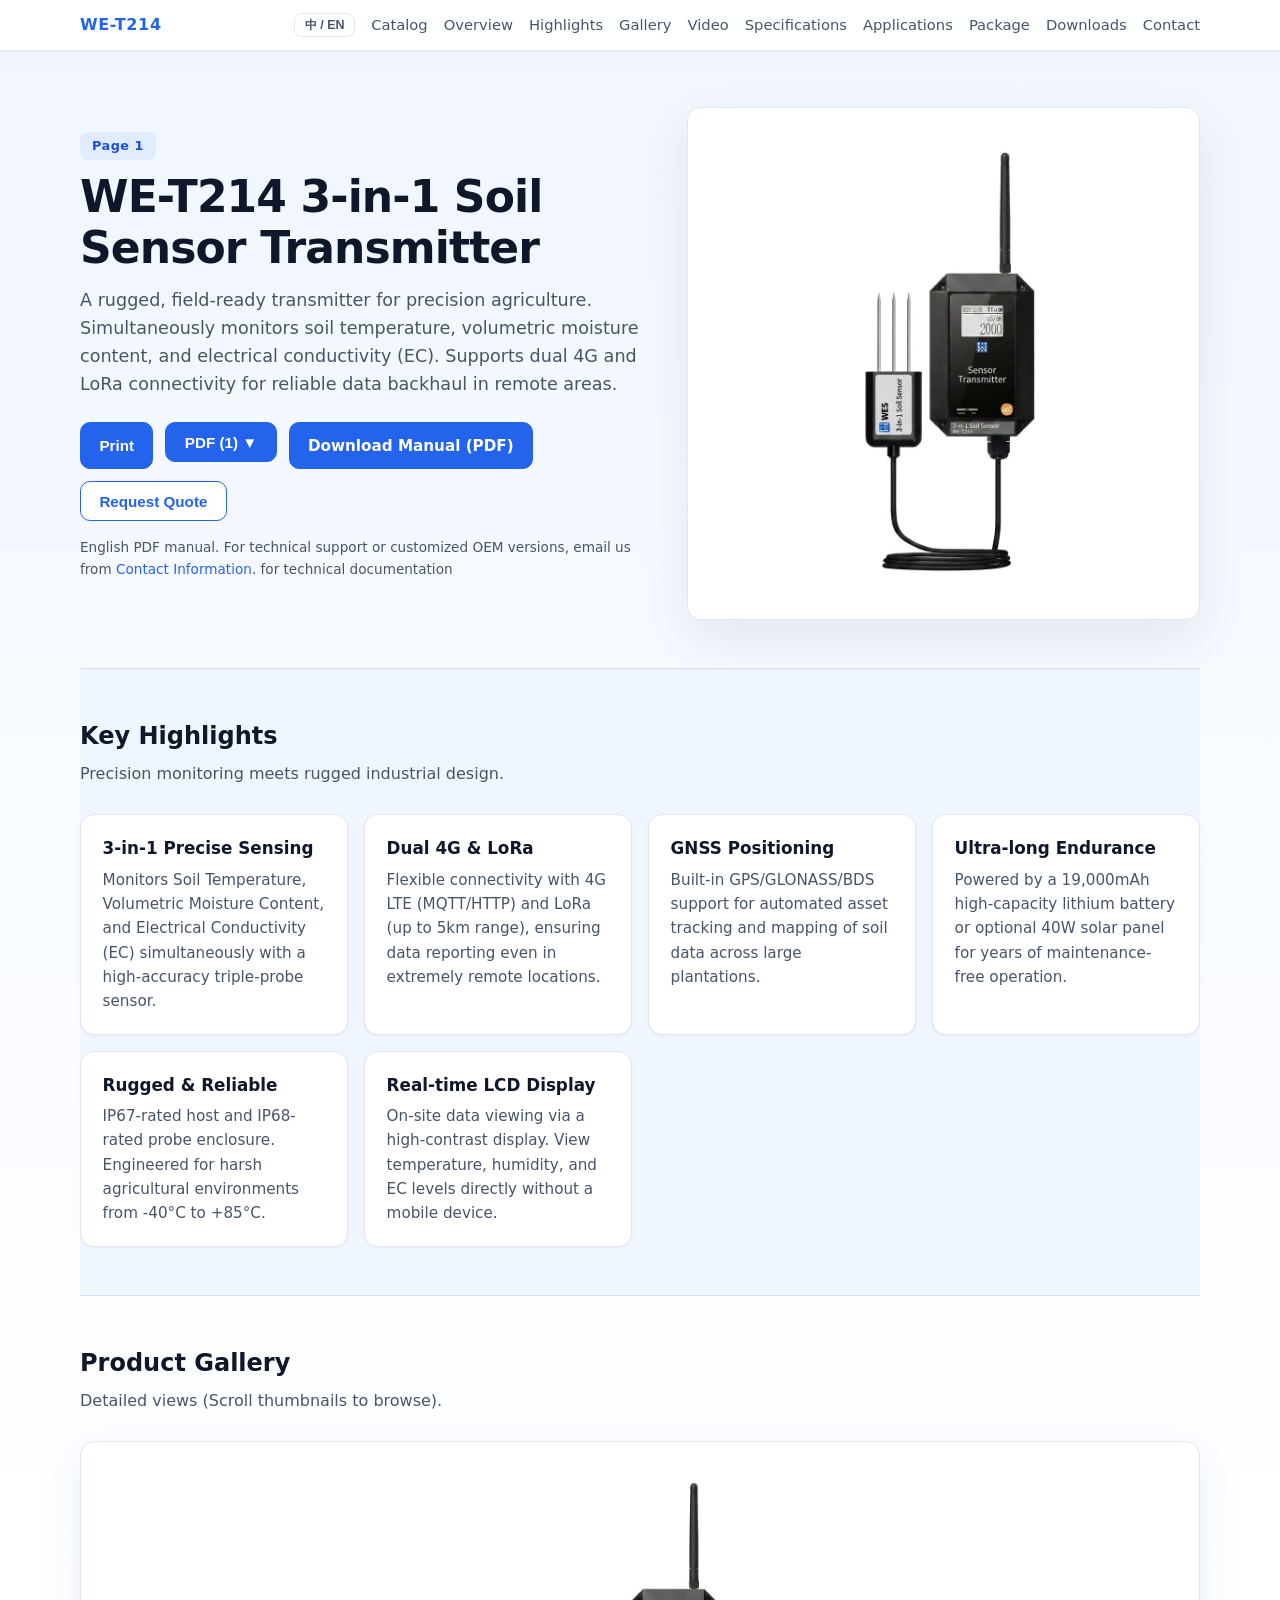
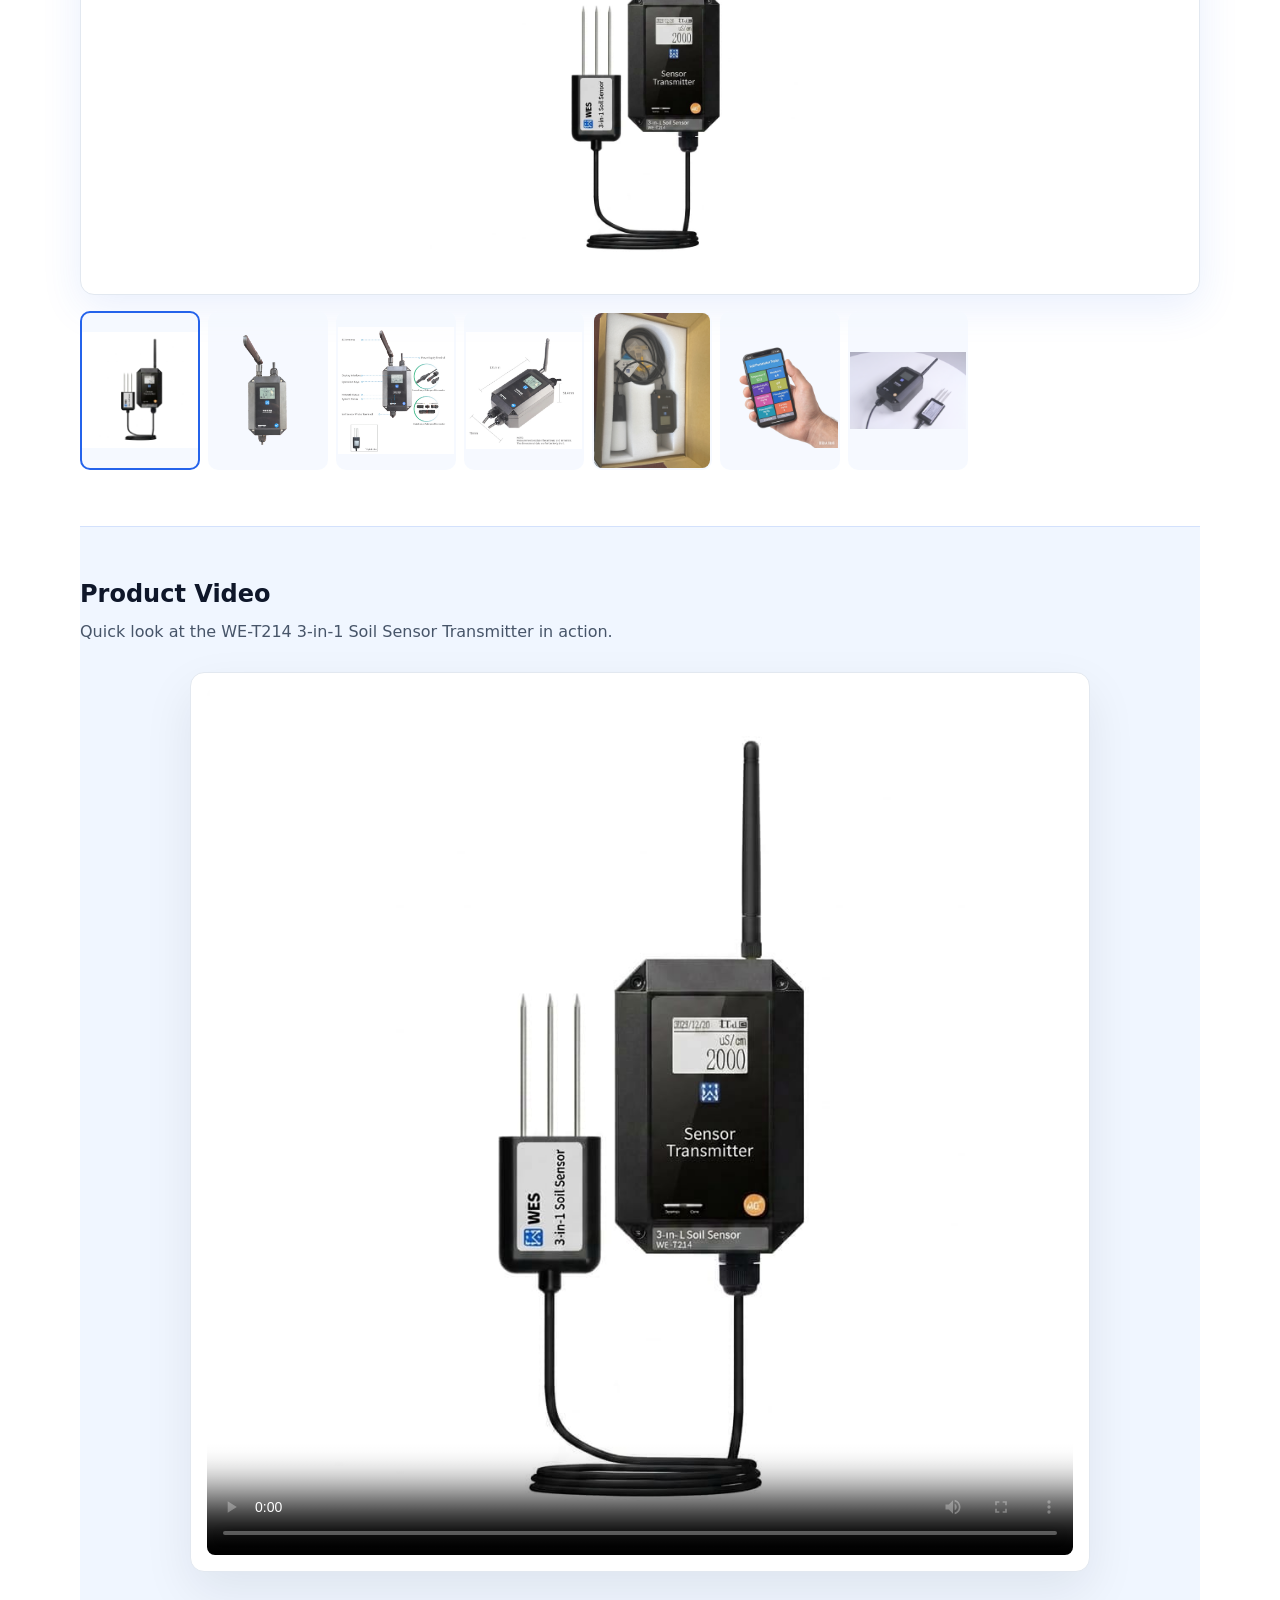
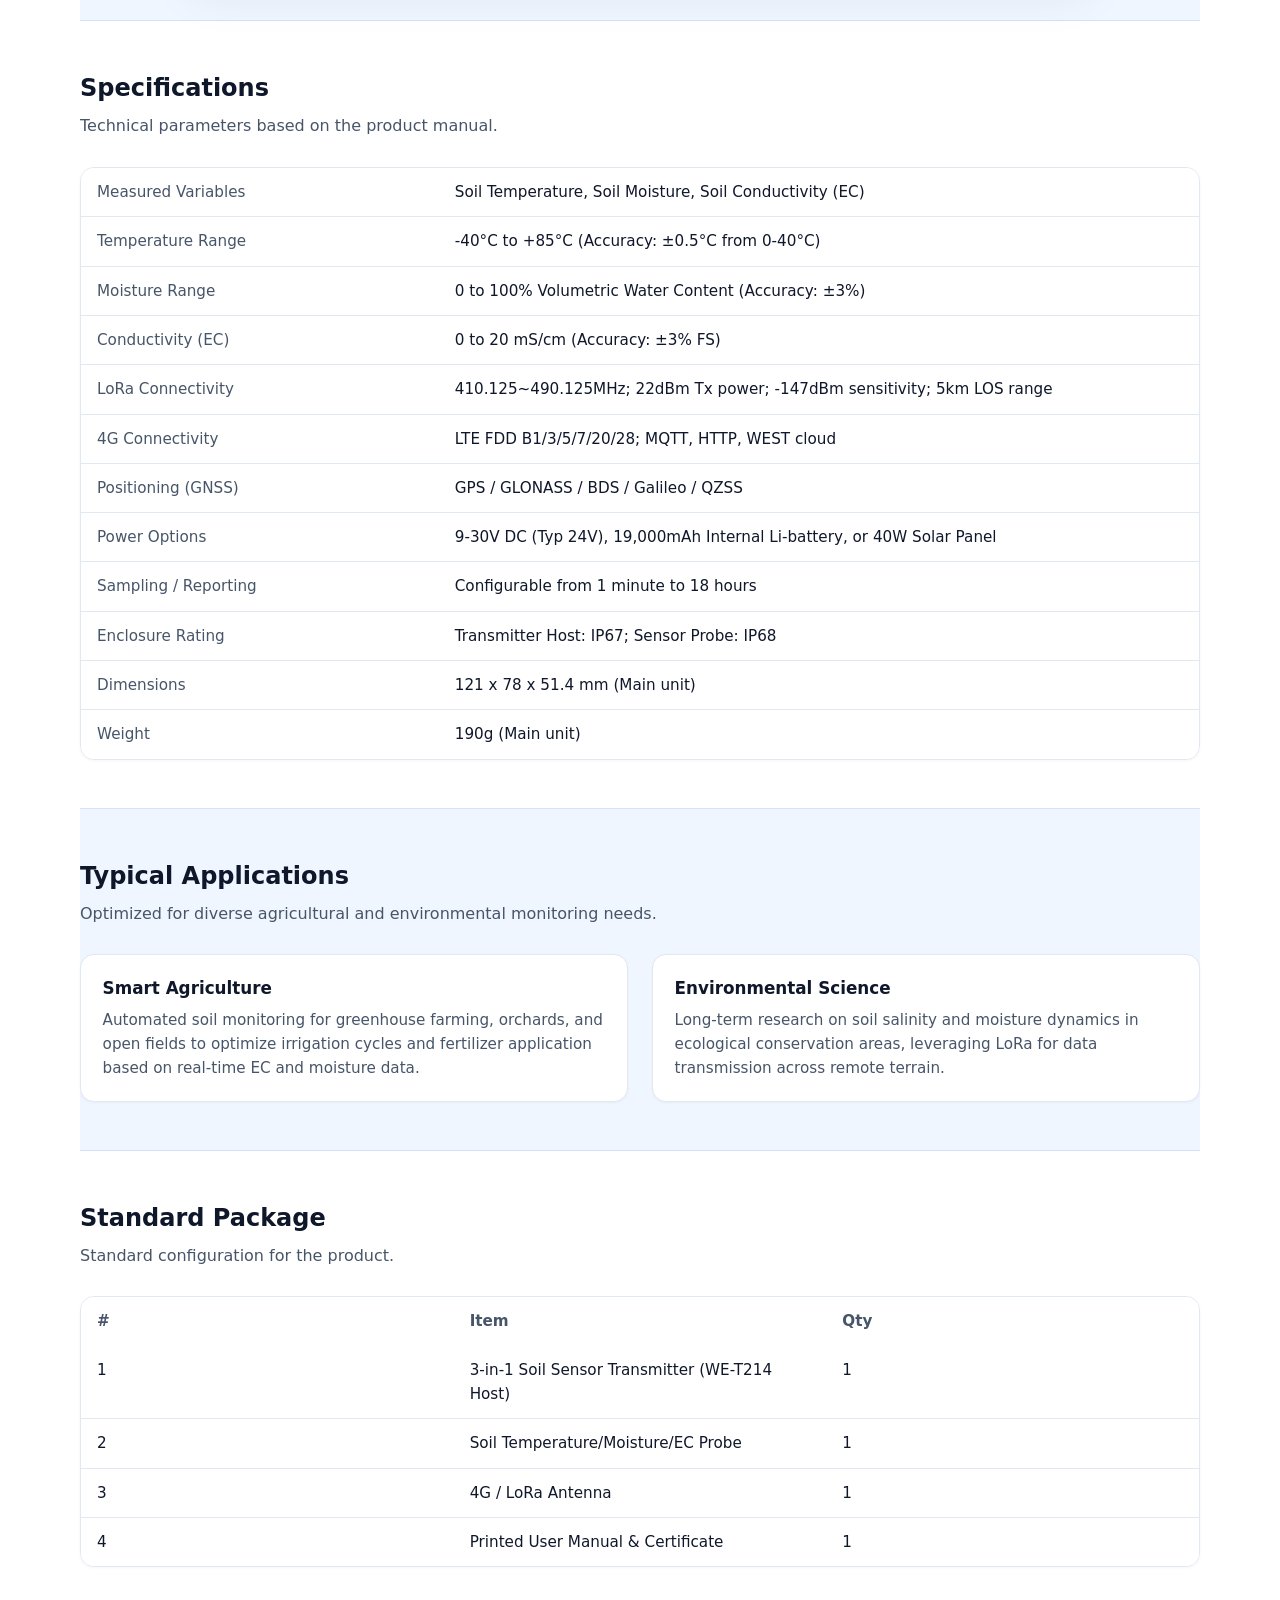
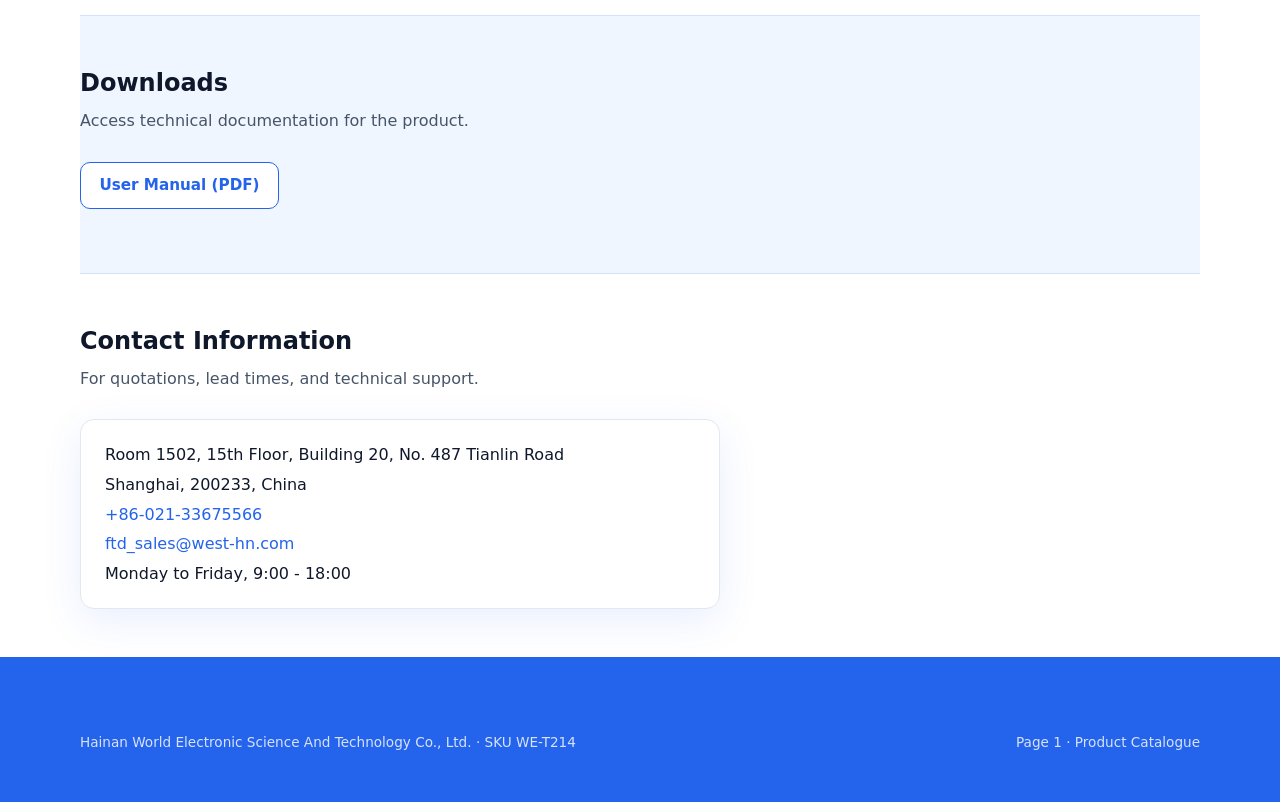
==== products/WE-T214/index.html @ 64bf053a "Add Chinese translations to WE-T214, WE-W200, WE-T800 - all products now bilingual" ====
<!DOCTYPE html>
<html lang="en">
<head>
<meta charset="utf-8" />
<meta name="viewport" content="width=device-width, initial-scale=1" />
<title lang="en">WE-T214 3-in-1 Soil Sensor Transmitter | WE-T214</title><title lang="zh" hidden>WE-T214 三合一土壤传感器变送器 | WE-T214</title>
<meta name="description" content="Industrial soil transmitter for Temperature, Moisture, and EC monitoring with dual 4G and LoRa connectivity, IP67 enclosure, and GNSS positioning." />
<link rel="stylesheet" href="../../assets/css/main.css" />
<meta property="og:type" content="website" />
<meta property="og:title" content="WE-T214 3-in-1 Soil Sensor Transmitter" />
<meta property="og:description" content="Integrated soil monitor for Temp, Moisture, and EC with dual 4G/LoRa connectivity." />
<meta property="og:image" content="images/hero_800.png" />
<script type="application/ld+json">{
        "@context": "https://schema.org",
        "@type": "Product",
        "name": "WE-T214 3-in-1 Soil Sensor Transmitter",
        "sku": "WE-T214",
        "description": "Industrial soil transmitter for Temperature, Moisture, and EC monitoring with dual 4G and LoRa connectivity, IP67 enclosure, and GNSS positioning.",
        "brand": { "@type": "Brand", "name": "WEST" },
        "image": ["images/hero_800.png", "images/back.png", "images/interface.jpg", "images/dimensions.png", "images/display.jpg", "images/app.png", "images/package.jpg"],
        "manufacturer": {
            "@type": "Organization",
            "name": {"en": "Hainan World Electronic Science And Technology Co., Ltd.", "zh": "\u6d77\u5357\u4e16\u7535\u79d1\u6280\u6709\u9650\u516c\u53f8"}
        }
    }</script>
</head>
<body>
<a class="skip-link" href="#main">Skip to content</a>

<header class="site-header">
  <div class="wrap inner">
    <a class="logo" href="../../index.html"><span>WE-T214</span></a>
    <div class="header-right">
      <button type="button" class="lang-toggle" id="lang-toggle" title="Switch language">中 / EN</button>
      <button class="menu-toggle" id="menu-toggle" aria-label="Toggle navigation" aria-expanded="false">
        <span></span><span></span><span></span>
      </button>
    </div>
    <nav class="nav" id="main-nav" aria-label="Primary">
      <a href="../../index.html"><span lang="en">Catalog</span><span lang="zh" hidden>产品目录</span></a><a href="#overview"><span lang="en">Overview</span><span lang="zh" hidden>产品概览</span></a><a href="#highlights"><span lang="en">Highlights</span><span lang="zh" hidden>产品亮点</span></a><a href="#gallery"><span lang="en">Gallery</span><span lang="zh" hidden>产品图库</span></a><a href="#video"><span lang="en">Video</span><span lang="zh" hidden>产品视频</span></a><a href="#specifications"><span lang="en">Specifications</span><span lang="zh" hidden>技术参数</span></a><a href="#applications"><span lang="en">Applications</span><span lang="zh" hidden>应用场景</span></a><a href="#package"><span lang="en">Package</span><span lang="zh" hidden>包装清单</span></a><a href="#downloads"><span lang="en">Downloads</span><span lang="zh" hidden>资料下载</span></a><a href="#contact"><span lang="en">Contact</span><span lang="zh" hidden>联系我们</span></a>
    </nav>
  </div>
</header>

<main id="main">
<section class="hero wrap" id="overview">
  <div class="hero-grid">
    <div>
      <div class="page-badge"><span lang="en">Page 1</span><span lang="zh" hidden>第 1 页</span></div>
      <h1><span lang="en">WE-T214 3-in-1 Soil Sensor Transmitter</span><span lang="zh" hidden>WE-T214 三合一土壤传感器变送器</span></h1>
      <p class="lead"><span lang="en">A rugged, field-ready transmitter for precision agriculture. Simultaneously monitors soil temperature, volumetric moisture content, and electrical conductivity (EC). Supports dual 4G and LoRa connectivity for reliable data backhaul in remote areas.</span><span lang="zh" hidden>一款坚固耐用的野外型变送器，适用于精准农业。同时监测土壤温度、体积含水率和电导率（EC），支持4G和LoRa双通信，确保偏远地区数据可靠回传。</span></p>
      <div class="hero-actions">
        <button type="button" class="btn btn-primary btn-pdf"><span lang="en">Print</span><span lang="zh" hidden>打印</span></button>
        <div class="docs-dropdown">
  <button type="button" class="btn btn-primary btn-docs" data-docs-toggle>PDF (1) &#9660;</button>
  <div class="docs-dropdown__menu" hidden>
    
  </div>
</div>
        <a class="btn btn-primary dl-link" href="WE-T214-manual.pdf" download="WE-T214-manual.pdf"><span lang="en">Download Manual (PDF)</span><span lang="zh" hidden>下载手册 (PDF)</span></a>
        <button type="button" class="btn btn-secondary" id="quote-open-btn" data-open-quote><span lang="en">Request Quote</span><span lang="zh" hidden>获取报价</span></button>
      </div>
      <p class="doc-note"><span lang="en">English PDF manual. For technical support or customized OEM versions, email us from <a href="#contact">Contact Information</a>.</span><span lang="zh" hidden>如需技术支持或定制OEM版本，请通过<a href="#contact">联系方式</a>发送邮件。</span> for technical documentation</p>
    </div>
    <div class="hero-visual">
      <img src="images/hero_800.png" alt="WE-T214 3-in-1 Soil Sensor Transmitter" width="800" height="800" fetchpriority="high" />
    </div>
  </div>
</section>
<section class="wrap" id="highlights">
  <h2 class="section-title"><span lang="en">Key Highlights</span><span lang="zh" hidden>产品亮点</span></h2>
  <p class="section-sub"><span lang="en">Precision monitoring meets rugged industrial design.</span><span lang="zh" hidden>精准监测与工业级设计相结合。</span></p>
  <div class="highlights">
    <div class="card"><h3><span lang="en">3-in-1 Precise Sensing</span><span lang="zh" hidden>三合一精准传感</span></h3><p><span lang="en">Monitors Soil Temperature, Volumetric Moisture Content, and Electrical Conductivity (EC) simultaneously with a high-accuracy triple-probe sensor.</span><span lang="zh" hidden>通过高精度三合一探针，同时监测土壤温度、体积含水率和电导率（EC）。</span></p></div>
<div class="card"><h3><span lang="en">Dual 4G &amp; LoRa</span><span lang="zh" hidden>4G与LoRa双通信</span></h3><p><span lang="en">Flexible connectivity with 4G LTE (MQTT/HTTP) and LoRa (up to 5km range), ensuring data reporting even in extremely remote locations.</span><span lang="zh" hidden>灵活选择4G LTE（MQTT/HTTP）或LoRa（最远5km）通信方式，即使在偏远地区也能确保数据上报。</span></p></div>
<div class="card"><h3><span lang="en">GNSS Positioning</span><span lang="zh" hidden>GNSS定位</span></h3><p><span lang="en">Built-in GPS/GLONASS/BDS support for automated asset tracking and mapping of soil data across large plantations.</span><span lang="zh" hidden>内置GPS/GLONASS/BDS支持，自动追踪设备位置并在大型种植园中绘制土壤数据地图。</span></p></div>
<div class="card"><h3><span lang="en">Ultra-long Endurance</span><span lang="zh" hidden>超长续航</span></h3><p><span lang="en">Powered by a 19,000mAh high-capacity lithium battery or optional 40W solar panel for years of maintenance-free operation.</span><span lang="zh" hidden>采用19000mAh大容量锂电池或可选40W太阳能板供电，实现多年免维护运行。</span></p></div>
<div class="card"><h3><span lang="en">Rugged &amp; Reliable</span><span lang="zh" hidden>坚固可靠</span></h3><p><span lang="en">IP67-rated host and IP68-rated probe enclosure. Engineered for harsh agricultural environments from -40°C to +85°C.</span><span lang="zh" hidden>主机IP67防护，探针IP68防护，专为-40°C至+85°C的严苛农业环境设计。</span></p></div>
<div class="card"><h3><span lang="en">Real-time LCD Display</span><span lang="zh" hidden>实时LCD显示</span></h3><p><span lang="en">On-site data viewing via a high-contrast display. View temperature, humidity, and EC levels directly without a mobile device.</span><span lang="zh" hidden>通过高对比度显示屏现场查看数据，无需移动设备即可直接读取温度、湿度和EC值。</span></p></div>

  </div>
</section>
<section class="wrap" id="gallery">
  <h2 class="section-title" data-i18n="secGallery">Product Gallery</h2>
  <p class="section-sub" data-i18n="subGallery">Detailed views (Scroll thumbnails to browse).</p>
  <div class="gallery-layout gallery-layout--v2">
    <div class="stage" id="gallery-stage" aria-live="polite"></div>
    <div class="thumbs" role="tablist" aria-label="Gallery thumbnails">
      <button type="button" class="is-active" data-full="images/hero_800.png" data-alt="WE-T214 full set with sensor probe"><img src="images/hero_800.png" alt="" width="120" height="90" loading="lazy" /></button>
<button type="button" class="" data-full="images/back.png" data-alt="WE-T214 host back view and antenna"><img src="images/back.png" alt="" width="120" height="90" loading="lazy" /></button>
<button type="button" class="" data-full="images/interface.jpg" data-alt="WE-T214 interface and connector labels"><img src="images/interface.jpg" alt="" width="120" height="90" loading="lazy" /></button>
<button type="button" class="" data-full="images/dimensions.png" data-alt="WE-T214 host dimensions"><img src="images/dimensions.png" alt="" width="120" height="90" loading="lazy" /></button>
<button type="button" class="" data-full="images/display.jpg" data-alt="WE-T214 LCD screen with real-time readings"><img src="images/display.jpg" alt="" width="120" height="90" loading="lazy" /></button>
<button type="button" class="" data-full="images/app.png" data-alt="Soil Parameter Tester mobile app interface"><img src="images/app.png" alt="" width="120" height="90" loading="lazy" /></button>
<button type="button" class="" data-full="images/package.jpg" data-alt="WE-T214 standard packaging and accessories"><img src="images/package.jpg" alt="" width="120" height="90" loading="lazy" /></button>

    </div>
  </div>
</section>
<section class="wrap" id="video">
  <h2 class="section-title" data-i18n="secVideo">Product Video</h2>
  <p class="section-sub">Quick look at the WE-T214 3-in-1 Soil Sensor Transmitter in action.</p>
  <div class="video-container">
    <video controls preload="metadata" poster="images/hero_800.png">
      <source src="images/product-video.mp4" type="video/mp4" />
      Your browser does not support the video tag.
    </video>
  </div>
</section>
<section class="wrap" id="specifications">
  <h2 class="section-title"><span lang="en">Specifications</span><span lang="zh" hidden>技术参数</span></h2>
  <p class="section-sub"><span lang="en">Technical parameters based on the product manual.</span><span lang="zh" hidden>基于产品手册的技术参数。</span></p>
  <div class="spec-table-wrap">
    <table class="spec">
      <tbody>
        <tr><th scope="row"><span lang="en">Measured Variables</span><span lang="zh" hidden>测量参数</span></th><td><span lang="en">Soil Temperature, Soil Moisture, Soil Conductivity (EC)</span><span lang="zh" hidden>土壤温度、土壤湿度、土壤电导率（EC）</span></td></tr>
<tr><th scope="row"><span lang="en">Temperature Range</span><span lang="zh" hidden>温度范围</span></th><td><span lang="en">-40°C to +85°C (Accuracy: ±0.5°C from 0-40°C)</span><span lang="zh" hidden>-40°C至+85°C（精度：0-40°C范围内±0.5°C）</span></td></tr>
<tr><th scope="row"><span lang="en">Moisture Range</span><span lang="zh" hidden>湿度范围</span></th><td><span lang="en">0 to 100% Volumetric Water Content (Accuracy: ±3%)</span><span lang="zh" hidden>0-100%体积含水率（精度：±3%）</span></td></tr>
<tr><th scope="row"><span lang="en">Conductivity (EC)</span><span lang="zh" hidden>电导率（EC）</span></th><td><span lang="en">0 to 20 mS/cm (Accuracy: ±3% FS)</span><span lang="zh" hidden>0-20 mS/cm（精度：±3% FS）</span></td></tr>
<tr><th scope="row"><span lang="en">LoRa Connectivity</span><span lang="zh" hidden>LoRa通信</span></th><td><span lang="en">410.125~490.125MHz; 22dBm Tx power; -147dBm sensitivity; 5km LOS range</span><span lang="zh" hidden>410.125~490.125MHz；22dBm发射功率；-147dBm灵敏度；5km视距</span></td></tr>
<tr><th scope="row"><span lang="en">4G Connectivity</span><span lang="zh" hidden>4G通信</span></th><td><span lang="en">LTE FDD B1/3/5/7/20/28; MQTT, HTTP, WEST cloud</span><span lang="zh" hidden>LTE FDD B1/3/5/7/20/28；支持MQTT、HTTP、WEST云协议</span></td></tr>
<tr><th scope="row"><span lang="en">Positioning (GNSS)</span><span lang="zh" hidden>定位（GNSS）</span></th><td><span lang="en">GPS / GLONASS / BDS / Galileo / QZSS</span><span lang="zh" hidden>GPS / GLONASS / BDS / Galileo / QZSS</span></td></tr>
<tr><th scope="row"><span lang="en">Power Options</span><span lang="zh" hidden>供电方式</span></th><td><span lang="en">9-30V DC (Typ 24V), 19,000mAh Internal Li-battery, or 40W Solar Panel</span><span lang="zh" hidden>9-30V DC（典型24V），19000mAh内置锂电池，或40W太阳能板</span></td></tr>
<tr><th scope="row"><span lang="en">Sampling / Reporting</span><span lang="zh" hidden>采样/上报周期</span></th><td><span lang="en">Configurable from 1 minute to 18 hours</span><span lang="zh" hidden>可配置，1分钟至18小时</span></td></tr>
<tr><th scope="row"><span lang="en">Enclosure Rating</span><span lang="zh" hidden>防护等级</span></th><td><span lang="en">Transmitter Host: IP67; Sensor Probe: IP68</span><span lang="zh" hidden>变送器主机：IP67；传感器探针：IP68</span></td></tr>
<tr><th scope="row"><span lang="en">Dimensions</span><span lang="zh" hidden>外形尺寸</span></th><td><span lang="en">121 x 78 x 51.4 mm (Main unit)</span><span lang="zh" hidden>121 x 78 x 51.4 mm（主机）</span></td></tr>
<tr><th scope="row"><span lang="en">Weight</span><span lang="zh" hidden>重量</span></th><td><span lang="en">190g (Main unit)</span><span lang="zh" hidden>190g（主机）</span></td></tr>

      </tbody>
    </table>
  </div>
</section>
<section class="wrap" id="applications">
  <h2 class="section-title"><span lang="en">Typical Applications</span><span lang="zh" hidden>典型应用场景</span></h2>
  <p class="section-sub"><span lang="en">Optimized for diverse agricultural and environmental monitoring needs.</span><span lang="zh" hidden>适用于多种农业和环境监测需求。</span></p>
  <div class="two-col">
    <div class="card"><h3><span lang="en">Smart Agriculture</span><span lang="zh" hidden>智慧农业</span></h3><p><span lang="en">Automated soil monitoring for greenhouse farming, orchards, and open fields to optimize irrigation cycles and fertilizer application based on real-time EC and moisture data.</span><span lang="zh" hidden>为温室种植、果园和大田提供自动化土壤监测，基于实时EC和湿度数据优化灌溉周期和施肥方案。</span></p></div>
<div class="card"><h3><span lang="en">Environmental Science</span><span lang="zh" hidden>环境科学</span></h3><p><span lang="en">Long-term research on soil salinity and moisture dynamics in ecological conservation areas, leveraging LoRa for data transmission across remote terrain.</span><span lang="zh" hidden>在生态保护区进行土壤盐分和湿度动态的长期研究，利用LoRa实现远程地形数据传输。</span></p></div>

  </div>
</section>
<section class="wrap" id="package">
  <h2 class="section-title"><span lang="en">Standard Package</span><span lang="zh" hidden>标准包装</span></h2>
  <p class="section-sub"><span lang="en">Standard configuration for the product.</span><span lang="zh" hidden>产品的标准配置。</span></p>
  <div class="spec-table-wrap">
    <table class="spec">
      <thead>
        <tr><th scope="col">#</th><th scope="col"><span lang="en">Item</span><span lang="zh" hidden>名称</span></th><th scope="col"><span lang="en">Qty</span><span lang="zh" hidden>数量</span></th></tr>
      </thead>
      <tbody>
        <tr><td>1</td><td><span lang="en">3-in-1 Soil Sensor Transmitter (WE-T214 Host)</span><span lang="zh" hidden>三合一土壤传感器变送器（WE-T214主机）</span></td><td>1</td></tr>
<tr><td>2</td><td><span lang="en">Soil Temperature/Moisture/EC Probe</span><span lang="zh" hidden>土壤温度/湿度/EC探针</span></td><td>1</td></tr>
<tr><td>3</td><td><span lang="en">4G / LoRa Antenna</span><span lang="zh" hidden>4G/LoRa天线</span></td><td>1</td></tr>
<tr><td>4</td><td><span lang="en">Printed User Manual &amp; Certificate</span><span lang="zh" hidden>用户手册及合格证</span></td><td>1</td></tr>

      </tbody>
    </table>
  </div>
</section>
<section class="wrap" id="downloads">
  <h2 class="section-title"><span lang="en">Downloads</span><span lang="zh" hidden>资料下载</span></h2>
  <p class="section-sub"><span lang="en">Access technical documentation for the product.</span><span lang="zh" hidden>获取产品的技术文档。</span></p>
  <div class="hero-actions" style="flex-direction:column;align-items:flex-start">
    <div style="display:flex;flex-wrap:wrap;gap:0.5rem"><a class="btn btn-secondary dl-link" href="WE-T214-manual.pdf" download="WE-T214-manual.pdf">User Manual (PDF)</a>
</div>
  </div>
</section>
<section class="wrap" id="contact">
  <h2 class="section-title"><span lang="en">Contact Information</span><span lang="zh" hidden>联系方式</span></h2>
  <p class="section-sub"><span lang="en">For quotations, lead times, and technical support.</span><span lang="zh" hidden>获取报价、交期和技术支持。</span></p>
  <address class="contact-info">
    Room 1502, 15th Floor, Building 20, No. 487 Tianlin Road<br />Shanghai, 200233, China<br />
    <a href="tel:+86-021-33675566">+86-021-33675566</a><br />
    <a href="mailto:ftd_sales@west-hn.com">ftd_sales@west-hn.com</a><br />
    <span lang="en">Monday to Friday, 9:00 - 18:00</span><span lang="zh" hidden>周一至周五，9:00 - 18:00</span>
  </address>
</section>
</main>

<footer class="site-footer">
  <div class="wrap footer-meta">
    <span><span lang="en">Hainan World Electronic Science And Technology Co., Ltd.</span><span lang="zh" hidden>海南世电科技有限公司</span> &middot; SKU WE-T214</span>
    <span><span lang="en">Page 1 &middot; Product Catalogue</span><span lang="zh" hidden>第 1 页 &middot; 产品目录</span></span>
  </div>
</footer>
<div class="quote-modal" id="quote-modal" role="dialog" aria-modal="true" aria-labelledby="quote-modal-title" aria-hidden="true">
  <div class="quote-modal__backdrop" data-close-quote tabindex="-1"></div>
  <div class="quote-modal__dialog">
    <h2 class="quote-modal__title" id="quote-modal-title"><span lang="en">Request a quote</span><span lang="zh" hidden">获取报价</span></h2>
    <p class="quote-modal__lead"><span lang="en">WE-T214 3-in-1 Soil Sensor Transmitter</span><span lang="zh" hidden>WE-T214 三合一土壤传感器变送器</span> - <span lang="en">Tell us about your project.</span><span lang="zh" hidden">告诉我们您的项目需求。</span></p>
    <form class="quote-form" id="quote-form" novalidate>
      <div class="quote-form__row">
        <label for="quote-name"><span lang="en">Full name</span><span lang="zh" hidden>姓名</span> <span aria-hidden="true">*</span></label>
        <input id="quote-name" name="name" type="text" autocomplete="name" required maxlength="120" />
      </div>
      <div class="quote-form__row">
        <label for="quote-company"><span lang="en">Company</span><span lang="zh" hidden">公司</span> <span aria-hidden="true">*</span></label>
        <input id="quote-company" name="company" type="text" autocomplete="organization" required maxlength="160" />
      </div>
      <div class="quote-form__row quote-form__row--half">
        <div>
          <label for="quote-email"><span lang="en">Work email</span><span lang="zh" hidden">工作邮箱</span> <span aria-hidden="true">*</span></label>
          <input id="quote-email" name="email" type="email" autocomplete="email" required maxlength="120" />
        </div>
        <div>
          <label for="quote-phone"><span lang="en">Phone</span><span lang="zh" hidden">电话</span></label>
          <input id="quote-phone" name="phone" type="tel" autocomplete="tel" maxlength="40" />
        </div>
      </div>
      <div class="quote-form__row">
        <label for="quote-region"><span lang="en">Country / region</span><span lang="zh" hidden">国家/地区</span> <span aria-hidden="true">*</span></label>
        <input id="quote-region" name="region" type="text" autocomplete="country-name" required maxlength="80" />
      </div>
      <div class="quote-form__row">
        <label for="quote-message"><span lang="en">Application notes</span><span lang="zh" hidden">应用说明</span> <span aria-hidden="true">*</span></label>
        <textarea id="quote-message" name="message" rows="4" required maxlength="2000" placeholder="Sensor types, network requirements, project scope..."></textarea>
      </div>
      <p class="quote-form__hint" id="quote-form-hint" role="status" aria-live="polite"></p>
      <div class="quote-form__actions">
        <button type="button" class="btn btn-secondary" data-close-quote><span lang="en">Cancel</span><span lang="zh" hidden>取消</span></button>
        <button type="submit" class="btn btn-primary"><span lang="en">Send</span><span lang="zh" hidden>发送</span></button>
      </div>
    </form>
    <button type="button" class="quote-modal__close" data-close-quote aria-label="Close dialog">&times;</button>
  </div>
</div>

<script>
window.__PRODUCT_CONFIG__ = {
    email: "ftd_sales@west-hn.com",
    name: "WE-T214 3-in-1 Soil Sensor Transmitter",
    sku: "WE-T214"
};
</script>
<script>
var currentLang = "en";
function applyLang(lang) {
  currentLang = lang;
  document.querySelectorAll("[lang]").forEach(function(el) {
    el.hidden = el.getAttribute("lang") !== lang;
  });
  var tb = document.getElementById("lang-toggle");
  if (tb) tb.textContent = lang === "en" ? "中 / EN" : "EN / 中";
}
document.addEventListener("DOMContentLoaded", function() {
  applyLang("en");
  var tb = document.getElementById("lang-toggle");
  if (tb) tb.addEventListener("click", function() { applyLang(currentLang === "en" ? "zh" : "en"); });
});
</script>
<script>
(function() {
    var btns = document.querySelectorAll(".btn-pdf");

    function printPage() {
        window.print();
    }

    btns.forEach(function(b) {
        b.addEventListener("click", printPage);
    });

    if (window.location.search.indexOf("dl=1") > -1) {
        setTimeout(printPage, 600);
    }

    // Document dropdown toggle
    var docTriggers = document.querySelectorAll("[data-docs-toggle]");
    docTriggers.forEach(function(btn) {
        btn.addEventListener("click", function(e) {
            e.stopPropagation();
            var menu = btn.parentElement.querySelector(".docs-dropdown__menu");
            if (menu) {
                var isOpen = !menu.hasAttribute("hidden");
                menu.hidden = isOpen;
                var base = btn.innerHTML.replace(/[▼▲].*/, "").trim();
                btn.innerHTML = isOpen ? base + " &#9650;" : base + " &#9660;";
            }
        });
    });
    document.addEventListener("click", function() {
        document.querySelectorAll(".docs-dropdown__menu:not([hidden])").forEach(function(m) {
            m.hidden = true;
            var btn = m.parentElement.querySelector("[data-docs-toggle]");
            if (btn) btn.innerHTML = btn.innerHTML.replace(/[▲▼].*/, "").trim() + " &#9660;";
        });
    });
})();
</script>
<script src="../../assets/js/main.js" defer></script>
</body>
</html>
---- assets/css/main.css ----
:root {
  --white: #ffffff;
  --blue: #2463eb;
  --blue-hover: #1d4ed8;
  --blue-soft: rgba(36, 99, 235, 0.08);
  --blue-muted: rgba(36, 99, 235, 0.14);
  --bg: #ffffff;
  --bg-alt: #f0f6ff;
  --surface: #ffffff;
  --surface-2: #f5f9ff;
  --text: #0f172a;
  --muted: #475569;
  --border: #e2e8f0;
  --shadow: 0 12px 40px rgba(36, 99, 235, 0.1);
  --shadow-lg: 0 20px 50px rgba(15, 23, 42, 0.08);
  --radius: 14px;
  --font: "Segoe UI", system-ui, -apple-system, Roboto, Helvetica, Arial, sans-serif;
}

*,
*::before,
*::after {
  box-sizing: border-box;
}

html {
  scroll-behavior: smooth;
}

body {
  margin: 0;
  font-family: var(--font);
  color: var(--text);
  background: linear-gradient(180deg, var(--bg-alt) 0%, var(--white) 28%, var(--white) 100%);
  line-height: 1.6;
}

a {
  color: var(--blue);
  text-decoration: none;
}

a:hover {
  text-decoration: underline;
  color: var(--blue-hover);
}

img {
  max-width: 100%;
  height: auto;
  display: block;
}

code {
  font-size: 0.9em;
  background: var(--blue-soft);
  color: var(--blue-hover);
  padding: 0.15rem 0.45rem;
  border-radius: 6px;
  border: 1px solid var(--blue-muted);
}

.wrap {
  width: min(1120px, 92vw);
  margin-inline: auto;
}

.site-header {
  position: sticky;
  top: 0;
  z-index: 50;
  backdrop-filter: blur(12px);
  background: rgba(255, 255, 255, 0.92);
  border-bottom: 1px solid var(--border);
  box-shadow: 0 1px 0 rgba(36, 99, 235, 0.06);
}

.site-header .inner {
  display: flex;
  align-items: center;
  justify-content: space-between;
  gap: 1rem;
  padding: 0.75rem 0;
  flex-wrap: wrap;
}

.logo {
  font-weight: 700;
  letter-spacing: 0.04em;
  color: var(--text);
  text-decoration: none;
}

.logo span {
  color: var(--blue);
}

.header-right {
  display: flex;
  align-items: center;
  gap: 0.35rem;
  margin-left: auto;
}

.lang-toggle {
  display: inline-flex;
  align-items: center;
  justify-content: center;
  padding: 0.3rem 0.6rem;
  font-size: 0.78rem;
  font-weight: 700;
  border-radius: 8px;
  border: 1px solid var(--border);
  background: var(--white);
  color: var(--muted);
  cursor: pointer;
  transition: background 0.12s ease, border-color 0.12s ease;
  line-height: 1;
  white-space: nowrap;
}

.lang-toggle:hover {
  background: var(--blue-soft);
  border-color: var(--blue);
  color: var(--blue-hover);
}

@media (max-width: 850px) {
  .header-right {
    order: 1;
  }
}

.menu-toggle {
  display: none;
  background: none;
  border: none;
  cursor: pointer;
  padding: 0.5rem;
  z-index: 100;
  width: 44px;
  height: 44px;
  position: relative;
}

.menu-toggle span {
  display: block;
  width: 24px;
  height: 2px;
  background: var(--text);
  margin: 5px auto;
  transition: all 0.3s ease;
}

.nav {
  display: flex;
  flex-wrap: wrap;
  gap: 0.35rem 1rem;
  align-items: center;
}

.nav a {
  color: var(--muted);
  font-size: 0.92rem;
  text-decoration: none;
}

.nav a:hover {
  color: var(--blue);
  text-decoration: none;
}

.btn {
  display: inline-flex;
  align-items: center;
  justify-content: center;
  gap: 0.5rem;
  padding: 0.65rem 1.15rem;
  border-radius: 10px;
  font-weight: 600;
  font-size: 0.95rem;
  border: 1px solid transparent;
  cursor: pointer;
  text-decoration: none;
  transition: transform 0.12s ease, background 0.15s ease, border-color 0.15s ease, color 0.15s ease;
}

.btn:active {
  transform: translateY(1px);
}

.btn-primary {
  background: var(--blue);
  color: var(--white);
  border-color: var(--blue);
}

.btn-primary:hover {
  background: var(--blue-hover);
  border-color: var(--blue-hover);
  text-decoration: none;
  color: var(--white);
}

.btn-secondary {
  background: var(--white);
  border-color: var(--blue);
  color: var(--blue);
}

.btn-secondary:hover {
  background: var(--blue-soft);
  text-decoration: none;
  color: var(--blue-hover);
}

.hero {
  padding: 3.5rem 0 3rem;
}

.hero-grid {
  display: grid;
  grid-template-columns: 1.05fr 0.95fr;
  gap: 2.5rem;
  align-items: center;
}

@media (max-width: 900px) {
  .hero-grid {
    grid-template-columns: 1fr;
  }
}

.hero h1 {
  font-size: clamp(2rem, 4vw, 2.75rem);
  line-height: 1.15;
  margin: 0 0 0.75rem;
  letter-spacing: -0.02em;
  color: var(--text);
}

.lead {
  color: var(--muted);
  font-size: 1.1rem;
  margin: 0 0 1.5rem;
  max-width: 52ch;
}

.hero-actions {
  display: flex;
  flex-wrap: wrap;
  gap: 0.75rem;
  margin-bottom: 1rem;
}

.doc-note {
  font-size: 0.85rem;
  color: var(--muted);
}

.hero-visual {
  background: var(--white);
  border: 1px solid var(--border);
  border-radius: var(--radius);
  padding: 1rem;
  box-shadow: var(--shadow-lg);
  max-width: 800px;
  margin-inline: auto;
}

.hero-visual img {
  border-radius: calc(var(--radius) - 6px);
  width: 100%;
  aspect-ratio: 1 / 1;
  object-fit: contain;
}

.video-container {
  max-width: 900px;
  margin: 0 auto;
  background: var(--white);
  border: 1px solid var(--border);
  border-radius: var(--radius);
  padding: 1rem;
  box-shadow: var(--shadow-lg);
  overflow: hidden;
}

.video-container video {
  width: 100%;
  border-radius: calc(var(--radius) - 6px);
  display: block;
}

section {
  padding: 3rem 0;
}

section:nth-of-type(even) {
  background: var(--bg-alt);
  border-block: 1px solid var(--blue-muted);
}

.section-title {
  font-size: 1.5rem;
  margin: 0 0 0.35rem;
  color: var(--text);
}

.section-sub {
  color: var(--muted);
  margin: 0 0 1.75rem;
  max-width: 70ch;
}

.highlights {
  display: grid;
  grid-template-columns: repeat(auto-fit, minmax(220px, 1fr));
  gap: 1rem;
}

.card {
  background: var(--surface);
  border: 1px solid var(--border);
  border-radius: var(--radius);
  padding: 1.25rem 1.35rem;
  box-shadow: 0 1px 3px rgba(15, 23, 42, 0.04);
}

.card h3 {
  margin: 0 0 0.35rem;
  font-size: 1.05rem;
  color: var(--text);
}

.card p {
  margin: 0;
  color: var(--muted);
  font-size: 0.95rem;
}

.gallery-layout {
  display: grid;
  grid-template-columns: 1fr 120px;
  gap: 1rem;
  align-items: start;
}

/* V1: Vertical Scroll */
.gallery-layout--v1 {
  grid-template-columns: 1fr 130px;
}

.gallery-layout--v1 .thumbs {
  max-height: 500px;
  overflow-y: auto;
  padding-right: 8px;
}

/* Custom Scrollbar for Vertical */
.gallery-layout--v1 .thumbs::-webkit-scrollbar {
  width: 6px;
}
.gallery-layout--v1 .thumbs::-webkit-scrollbar-track {
  background: var(--surface-2);
  border-radius: 10px;
}
.gallery-layout--v1 .thumbs::-webkit-scrollbar-thumb {
  background: var(--blue-muted);
  border-radius: 10px;
}

/* V2: Horizontal Scroll */
.gallery-layout--v2 {
  grid-template-columns: 1fr;
}

.gallery-layout--v2 .thumbs {
  flex-direction: row;
  overflow-x: auto;
  padding-bottom: 8px;
  scroll-snap-type: x mandatory;
}

.gallery-layout--v2 .thumbs button {
  flex: 0 0 120px;
  scroll-snap-align: start;
}

/* Custom Scrollbar for Horizontal */
.gallery-layout--v2 .thumbs::-webkit-scrollbar {
  height: 6px;
}
.gallery-layout--v2 .thumbs::-webkit-scrollbar-track {
  background: var(--surface-2);
  border-radius: 10px;
}
.gallery-layout--v2 .thumbs::-webkit-scrollbar-thumb {
  background: var(--blue-muted);
  border-radius: 10px;
}

@media (max-width: 700px) {
  .gallery-layout,
  .gallery-layout--v1 {
    grid-template-columns: 1fr;
  }

  .thumbs,
  .gallery-layout--v1 .thumbs {
    flex-direction: row !important;
    overflow-x: auto;
    max-height: none;
  }
}

.stage {
  background: var(--white);
  border: 1px solid var(--border);
  border-radius: var(--radius);
  padding: 1rem;
  min-height: 280px;
  display: flex;
  align-items: center;
  justify-content: center;
  box-shadow: var(--shadow);
}

.stage img {
  max-height: min(420px, 55vh);
  width: auto;
  margin-inline: auto;
}

.thumbs {
  display: flex;
  flex-direction: column;
  gap: 0.5rem;
}

.thumbs button {
  padding: 0;
  border: 2px solid transparent;
  border-radius: 10px;
  overflow: hidden;
  background: var(--surface-2);
  cursor: pointer;
  opacity: 0.85;
  transition: opacity 0.15s ease, border-color 0.15s ease;
}

.thumbs button:hover,
.thumbs button.is-active {
  opacity: 1;
  border-color: var(--blue);
}

.thumbs img {
  width: 100%;
  height: auto;
}

.spec-table-wrap {
  overflow-x: auto;
  border-radius: var(--radius);
  border: 1px solid var(--border);
  background: var(--white);
  box-shadow: 0 1px 3px rgba(15, 23, 42, 0.04);
}

table.spec {
  width: 100%;
  border-collapse: collapse;
  font-size: 0.95rem;
  background: var(--white);
}

table.spec th,
table.spec td {
  padding: 0.75rem 1rem;
  text-align: left;
  border-bottom: 1px solid var(--border);
  vertical-align: top;
  color: var(--text);
}

table.spec thead th {
  width: 33.33%;
  color: var(--muted);
  font-weight: 600;
}

table.spec tbody th {
  width: 32%;
  color: var(--muted);
  font-weight: 500;
}

table.spec tr:last-child th,
table.spec tr:last-child td {
  border-bottom: none;
}

.two-col {
  display: grid;
  grid-template-columns: 1fr 1fr;
  gap: 1.5rem;
}

@media (max-width: 800px) {
  .two-col {
    grid-template-columns: 1fr;
  }
}

.faq details {
  background: var(--white);
  border: 1px solid var(--border);
  border-radius: 12px;
  padding: 0.85rem 1rem;
  margin-bottom: 0.6rem;
  box-shadow: 0 1px 2px rgba(15, 23, 42, 0.04);
}

.faq summary {
  cursor: pointer;
  font-weight: 600;
  color: var(--text);
}

.faq details p {
  margin: 0.6rem 0 0;
  color: var(--muted);
}

#contact {
  scroll-margin-top: 5.5rem;
}

.contact-info {
  font-style: normal;
  max-width: 40rem;
  line-height: 1.85;
  color: var(--text);
  background: var(--white);
  border: 1px solid var(--border);
  border-radius: var(--radius);
  padding: 1.25rem 1.5rem;
  box-shadow: var(--shadow);
}

.contact-info a {
  color: var(--blue);
  font-weight: 500;
}

.site-footer {
  padding: 2.5rem 0 3rem;
  border-top: 3px solid var(--blue);
  background: var(--blue);
  color: rgba(255, 255, 255, 0.95);
}

.footer-cta {
  display: flex;
  flex-wrap: wrap;
  align-items: center;
  justify-content: space-between;
  gap: 1rem;
}

.footer-cta h2 {
  margin: 0;
  font-size: 1.35rem;
  color: var(--white);
}

.footer-cta p {
  margin: 0.25rem 0 0;
  color: rgba(255, 255, 255, 0.88);
}

.footer-meta {
  margin-top: 2rem;
  font-size: 0.85rem;
  color: rgba(255, 255, 255, 0.82);
  display: flex;
  flex-wrap: wrap;
  gap: 1rem;
  justify-content: space-between;
}

.footer-meta code {
  background: rgba(255, 255, 255, 0.15);
  color: var(--white);
  border-color: rgba(255, 255, 255, 0.25);
}

.skip-link {
  position: absolute;
  left: -999px;
  top: auto;
  width: 1px;
  height: 1px;
  overflow: hidden;
}

.skip-link:focus {
  left: 1rem;
  top: 1rem;
  width: auto;
  height: auto;
  padding: 0.5rem 1rem;
  background: var(--blue);
  color: var(--white);
  z-index: 100;
  outline: 2px solid var(--white);
}

body.modal-open {
  overflow: hidden;
}

/* ========================================
   Catalogue-specific styles
   ======================================== */

.catalog-hero {
  padding: 4rem 0 3rem;
  background: linear-gradient(135deg, var(--blue) 0%, #1a4fa8 100%);
  color: #fff;
}

.catalog-hero__title {
  font-size: clamp(2rem, 4.5vw, 3rem);
  margin: 0 0 0.75rem;
  letter-spacing: -0.02em;
  color: #fff;
}

.catalog-hero__title span {
  color: rgba(255,255,255,0.85);
  font-weight: 400;
}

.catalog-hero__lead {
  font-size: 1.1rem;
  margin: 0 auto 1rem;
  max-width: 56ch;
  opacity: 0.9;
}

.catalog-hero__count {
  display: inline-block;
  background: rgba(255,255,255,0.18);
  border-radius: 20px;
  padding: 0.35rem 1rem;
  font-size: 0.9rem;
  color: #fff;
  margin: 0;
}

.catalog-toolbar {
  display: flex;
  align-items: center;
  justify-content: space-between;
  flex-wrap: wrap;
  gap: 0.75rem;
  margin-bottom: 0.5rem;
}

.catalog-toolbar__actions {
  display: flex;
  gap: 0.5rem;
}

/* ========================================
   Print-style catalogue index table
   ======================================== */

.catalog-index {
  border: 1px solid var(--border);
  border-radius: var(--radius);
  overflow: hidden;
}

.catalog-index__row {
  display: grid;
  grid-template-columns: 48px 1fr 2.2fr 80px 80px;
  align-items: center;
  border-bottom: 1px solid var(--border);
  transition: background 0.12s ease;
}

.catalog-index__row:last-child {
  border-bottom: none;
}

.catalog-index__row:not(.catalog-index__header):hover {
  background: var(--blue-soft);
}

.catalog-index__header {
  background: var(--surface-2);
  font-weight: 700;
  font-size: 0.78rem;
  color: var(--muted);
  text-transform: uppercase;
  letter-spacing: 0.04em;
  border-bottom: 2px solid var(--blue-muted);
}

.catalog-index__cell {
  padding: 0.7rem 0.6rem;
  font-size: 0.92rem;
  line-height: 1.3;
}

.catalog-index__cell--page {
  text-align: center;
  font-weight: 700;
  color: var(--blue-hover);
  font-size: 0.85rem;
}

.catalog-index__cell--sku {
  font-weight: 600;
  font-family: "Consolas", "Courier New", monospace;
  font-size: 0.85rem;
}

.catalog-index__cell--sku a,
.catalog-index__cell--name a {
  color: var(--text);
  text-decoration: none;
}

.catalog-index__cell--sku a:hover,
.catalog-index__cell--name a:hover {
  color: var(--blue);
  text-decoration: underline;
}

.catalog-index__cell--actions {
  text-align: center;
}

.catalog-index__dl {
  display: inline-block;
  padding: 0.25rem 0.5rem;
  font-size: 0.72rem;
  font-weight: 700;
  border-radius: 6px;
  background: var(--blue);
  color: var(--white);
  text-decoration: none;
  letter-spacing: 0.04em;
  text-transform: uppercase;
  transition: background 0.12s ease;
}

.catalog-index__dl:hover {
  background: var(--blue-hover);
  text-decoration: none;
  color: var(--white);
}

.catalog-index__dl--na {
  background: transparent;
  color: var(--muted);
  font-weight: 400;
}

@media (max-width: 700px) {
  .catalog-index__row {
    grid-template-columns: 36px 1fr 60px 60px;
  }
  .catalog-index__cell--name {
    display: none;
  }
  .catalog-index__header .catalog-index__cell--name {
    display: block;
  }
  .catalog-index__cell {
    padding: 0.5rem 0.35rem;
    font-size: 0.82rem;
  }
  .catalog-index__cell--page {
    font-size: 0.78rem;
  }
  .catalog-index__cell--sku {
    font-size: 0.78rem;
  }
  .catalog-index__dl {
    font-size: 0.65rem;
    padding: 0.2rem 0.35rem;
  }
}

/* ========================================
   Phone (<600px) — compact everything
   ======================================== */
@media (max-width: 600px) {
  .wrap {
    width: 94vw;
  }

  .hero {
    padding: 2rem 0 1.5rem;
  }

  .hero h1 {
    font-size: clamp(1.4rem, 5.5vw, 1.8rem);
    margin-bottom: 0.4rem;
  }

  .lead {
    font-size: 0.92rem;
    margin-bottom: 1rem;
  }

  .hero-actions {
    flex-direction: column;
  }

  .hero-actions .btn {
    width: 100%;
    justify-content: center;
  }

  .hero-visual {
    padding: 0.5rem;
  }

  .hero-visual img {
    aspect-ratio: auto;
    max-height: 280px;
  }

  section {
    padding: 1.5rem 0;
  }

  .section-title {
    font-size: 1.2rem;
  }

  .section-sub {
    font-size: 0.88rem;
    margin-bottom: 1rem;
  }

  .highlights {
    grid-template-columns: 1fr;
  }

  .card {
    padding: 0.85rem 1rem;
  }

  .card h3 {
    font-size: 0.95rem;
  }

  .card p {
    font-size: 0.85rem;
  }

  .two-col {
    grid-template-columns: 1fr;
  }

  table.spec {
    font-size: 0.82rem;
  }

  table.spec th,
  table.spec td {
    padding: 0.45rem 0.55rem;
  }

  .gallery-layout--v2 .thumbs button {
    flex: 0 0 72px;
  }

  .btn {
    padding: 0.6rem 0.9rem;
    font-size: 0.88rem;
  }

  /* Catalog mobile */
  .catalog-hero {
    padding: 2.5rem 0 2rem;
  }

  .catalog-hero__title {
    font-size: clamp(1.5rem, 6vw, 2rem);
  }

  .catalog-hero__lead {
    font-size: 0.95rem;
  }

  .catalog-toolbar {
    flex-direction: column;
    align-items: stretch;
  }

  .catalog-toolbar__actions .btn {
    width: 100%;
  }

  .contact-info {
    padding: 0.85rem 1rem;
    font-size: 0.88rem;
  }

  .footer-meta {
    flex-direction: column;
    gap: 0.3rem;
    text-align: center;
  }
}

/* Page number badge on product detail pages */
.page-badge {
  display: inline-block;
  background: var(--blue-soft);
  color: var(--blue-hover);
  font-size: 0.8rem;
  font-weight: 700;
  padding: 0.25rem 0.75rem;
  border-radius: 8px;
  letter-spacing: 0.04em;
  margin-bottom: 0.75rem;
}

/* Documents dropdown */
.docs-dropdown {
  position: relative;
  display: inline-block;
}

.docs-dropdown__menu {
  position: absolute;
  top: calc(100% + 6px);
  left: 0;
  min-width: 220px;
  background: var(--white);
  border: 1px solid var(--border);
  border-radius: 10px;
  box-shadow: var(--shadow-lg);
  z-index: 100;
  overflow: hidden;
}

.docs-dropdown__item {
  display: block;
  padding: 0.6rem 1rem;
  font-size: 0.9rem;
  color: var(--text);
  text-decoration: none;
  border-bottom: 1px solid var(--border);
  transition: background 0.12s ease;
}

.docs-dropdown__item:last-child {
  border-bottom: none;
}

.docs-dropdown__item:hover {
  background: var(--blue-soft);
  text-decoration: none;
  color: var(--blue-hover);
}

/* ========================================
   Print / A4 styles  (used by window.print())
   ======================================== */
@page {
  size: A4;
  margin: 0.4in 0.35in;
}

@media print {
  * {
    background: transparent !important;
    box-shadow: none !important;
  }

  .site-header,
  .site-footer,
  .quote-modal,
  .btn-pdf,
  #quote-open-btn,
  .btn-secondary,
  .dl-link,
  .doc-note,
  .menu-toggle,
  .skip-link,
  .catalog-toolbar__actions,
  .catalog-card__actions,
  .thumbs {
    display: none !important;
  }

  body {
    background: #fff !important;
    color: #000 !important;
    font-size: 9.5pt;
    line-height: 1.35;
    margin: 0;
    padding: 0;
  }

  a {
    color: #000 !important;
    text-decoration: underline !important;
  }

  img {
    max-width: 100% !important;
    max-height: 100% !important;
    page-break-inside: avoid;
  }

  .wrap {
    width: 100% !important;
    max-width: 6.7in !important;
    margin: 0 auto !important;
  }

  section {
    padding: 0.12in 0 !important;
    page-break-inside: avoid;
  }

  section:nth-of-type(even) {
    background: none !important;
    border: none !important;
  }

  .hero {
    padding: 0 0 0.1in !important;
  }

  .hero-grid {
    grid-template-columns: 1fr !important;
    gap: 0.15in !important;
  }

  .hero h1 {
    font-size: 14pt !important;
    margin: 0 0 3pt !important;
  }

  .lead {
    font-size: 8.5pt !important;
    margin: 0 0 6pt !important;
    max-width: none !important;
  }

  .hero-visual {
    border: 0.5pt solid #ccc !important;
    padding: 3pt !important;
  }

  .hero-visual img {
    max-height: 2.6in !important;
    aspect-ratio: auto !important;
  }

  .section-title {
    font-size: 12pt !important;
    margin-bottom: 1pt !important;
  }

  .section-sub {
    font-size: 8pt !important;
    margin-bottom: 4pt !important;
  }

  .highlights {
    grid-template-columns: 1fr 1fr !important;
    gap: 3pt !important;
  }

  .card {
    border: 0.5pt solid #ccc !important;
    padding: 3pt 5pt !important;
    page-break-inside: avoid;
  }

  .card h3 {
    font-size: 8.5pt !important;
    margin-bottom: 1pt !important;
  }

  .card p {
    font-size: 7.5pt !important;
    color: #000 !important;
  }

  .two-col {
    grid-template-columns: 1fr 1fr !important;
    gap: 3pt !important;
  }

  .stage {
    border: 0.5pt solid #ccc !important;
    padding: 3pt !important;
    min-height: auto !important;
  }

  .stage img {
    max-height: 2.8in !important;
  }

  .spec-table-wrap {
    border: 0.5pt solid #ccc !important;
  }

  table.spec {
    font-size: 7pt !important;
  }

  table.spec th,
  table.spec td {
    padding: 1.5pt 3pt !important;
    color: #000 !important;
    border-bottom: 0.5pt solid #ddd !important;
  }

  table.spec tbody th {
    color: #333 !important;
  }

  .page-badge {
    background: #eee !important;
    color: #333 !important;
    border: 0.5pt solid #ccc !important;
    font-size: 7pt !important;
    margin-bottom: 3pt !important;
  }

  .contact-info {
    border: 0.5pt solid #ccc !important;
    padding: 3pt 6pt !important;
    font-size: 7.5pt !important;
    line-height: 1.35 !important;
  }

  .contact-info a {
    color: #000 !important;
  }

  .video-container {
    border: 0.5pt solid #ccc !important;
    padding: 3pt !important;
  }

  .video-container video {
    max-height: 2.2in !important;
  }

  /* Catalogue index print */
  .catalog-index {
    border: 0.5pt solid #ccc !important;
    border-radius: 3pt !important;
  }

  .catalog-index__row {
    grid-template-columns: 30pt 1fr 2fr 45pt 45pt !important;
    border-bottom: 0.5pt solid #ddd !important;
  }

  .catalog-index__header {
    background: #eee !important;
    border-bottom: 1pt solid #999 !important;
    font-size: 6.5pt !important;
  }

  .catalog-index__cell {
    padding: 3pt 2pt !important;
    font-size: 7pt !important;
  }

  .catalog-index__cell--page {
    font-size: 6.5pt !important;
  }

  .catalog-index__cell--sku {
    font-size: 6.5pt !important;
  }

  .catalog-index__dl {
    font-size: 5.5pt !important;
    padding: 1pt 2.5pt !important;
    background: #333 !important;
    color: #fff !important;
  }

  .catalog-index__dl--na {
    background: none !important;
    color: #999 !important;
  }

  .catalog-hero {
    padding: 0.15in 0 0.08in !important;
    background: none !important;
    color: #000 !important;
  }

  .catalog-hero__title {
    color: #000 !important;
    font-size: 16pt !important;
  }

  .catalog-hero__title span {
    color: #555 !important;
  }

  .catalog-hero__lead {
    color: #333 !important;
    font-size: 8.5pt !important;
  }

  .catalog-hero__count {
    background: #eee !important;
    color: #333 !important;
  }
}

.quote-modal {
  position: fixed;
  inset: 0;
  z-index: 200;
  display: flex;
  align-items: flex-start;
  justify-content: center;
  padding: max(1rem, 4vh) 1rem 2rem;
  overflow-y: auto;
  visibility: hidden;
  opacity: 0;
  pointer-events: none;
  transition: opacity 0.2s ease, visibility 0.2s ease;
}

.quote-modal.is-open {
  visibility: visible;
  opacity: 1;
  pointer-events: auto;
}

.quote-modal__backdrop {
  position: fixed;
  inset: 0;
  background: rgba(15, 23, 42, 0.45);
  cursor: pointer;
}

.quote-modal__dialog {
  position: relative;
  z-index: 1;
  width: min(520px, 100%);
  margin-top: 0.5rem;
  background: var(--white);
  border-radius: var(--radius);
  padding: 1.5rem 1.5rem 1.35rem;
  box-shadow: var(--shadow-lg);
  border: 1px solid var(--border);
}

.quote-modal__close {
  position: absolute;
  top: 0.65rem;
  right: 0.65rem;
  width: 2.25rem;
  height: 2.25rem;
  border: none;
  border-radius: 8px;
  background: var(--bg-alt);
  color: var(--text);
  font-size: 1.35rem;
  line-height: 1;
  cursor: pointer;
  display: flex;
  align-items: center;
  justify-content: center;
  transition: background 0.15s ease;
}

.quote-modal__close:hover {
  background: var(--blue-muted);
}

.quote-modal__title {
  margin: 0 2.75rem 0.5rem 0;
  font-size: 1.35rem;
  color: var(--text);
  padding-right: 0.5rem;
}

.quote-modal__lead {
  margin: 0 0 1.25rem;
  font-size: 0.9rem;
  color: var(--muted);
  line-height: 1.55;
}

.quote-form__row {
  margin-bottom: 1rem;
}

.quote-form__row label {
  display: block;
  font-size: 0.88rem;
  font-weight: 600;
  color: var(--text);
  margin-bottom: 0.35rem;
}

.quote-form__row input,
.quote-form__row textarea {
  width: 100%;
  padding: 0.55rem 0.65rem;
  font: inherit;
  font-size: 0.95rem;
  color: var(--text);
  border: 1px solid var(--border);
  border-radius: 8px;
  background: var(--white);
  transition: border-color 0.15s ease, box-shadow 0.15s ease;
}

.quote-form__row input:focus,
.quote-form__row textarea:focus {
  outline: none;
  border-color: var(--blue);
  box-shadow: 0 0 0 3px var(--blue-soft);
}

.quote-form__row--half {
  display: grid;
  grid-template-columns: 1fr 1fr;
  gap: 0.75rem;
}

@media (max-width: 520px) {
  .quote-form__row--half {
    grid-template-columns: 1fr;
  }
}

.quote-form__hint {
  min-height: 1.25rem;
  margin: 0 0 0.75rem;
  font-size: 0.82rem;
  color: var(--blue-hover);
}

.quote-form__actions {
  display: flex;
  flex-wrap: wrap;
  gap: 0.65rem;
  justify-content: flex-end;
  margin-top: 0.25rem;
}

@media (prefers-reduced-motion: reduce) {
  .quote-modal {
    transition: none;
  }
}

/* Mobile Navigation */
@media (max-width: 850px) {
  .menu-toggle {
    display: block;
  }

  .nav {
    position: fixed;
    top: 0;
    right: -100%;
    width: 280px;
    height: 100vh;
    background: var(--white);
    flex-direction: column;
    padding: 5rem 2rem 2rem;
    gap: 1.5rem;
    box-shadow: -10px 0 30px rgba(0, 0, 0, 0.1);
    transition: right 0.4s cubic-bezier(0.4, 0, 0.2, 1);
    align-items: flex-start;
    z-index: 90;
  }

  .nav.is-active {
    right: 0;
  }

  .nav a {
    font-size: 1.1rem;
    font-weight: 500;
    width: 100%;
    padding-bottom: 0.5rem;
    border-bottom: 1px solid var(--border);
  }

  /* Hamburger to X animation */
  .site-header .inner {
    flex-wrap: nowrap;
  }

  .site-header.nav-open .menu-toggle span:nth-child(1) {
    transform: translateY(7px) rotate(45deg);
  }
  .site-header.nav-open .menu-toggle span:nth-child(2) {
    opacity: 0;
  }
  .site-header.nav-open .menu-toggle span:nth-child(3) {
    transform: translateY(-7px) rotate(-45deg);
  }
  
  body.nav-open {
    overflow: hidden;
  }
}
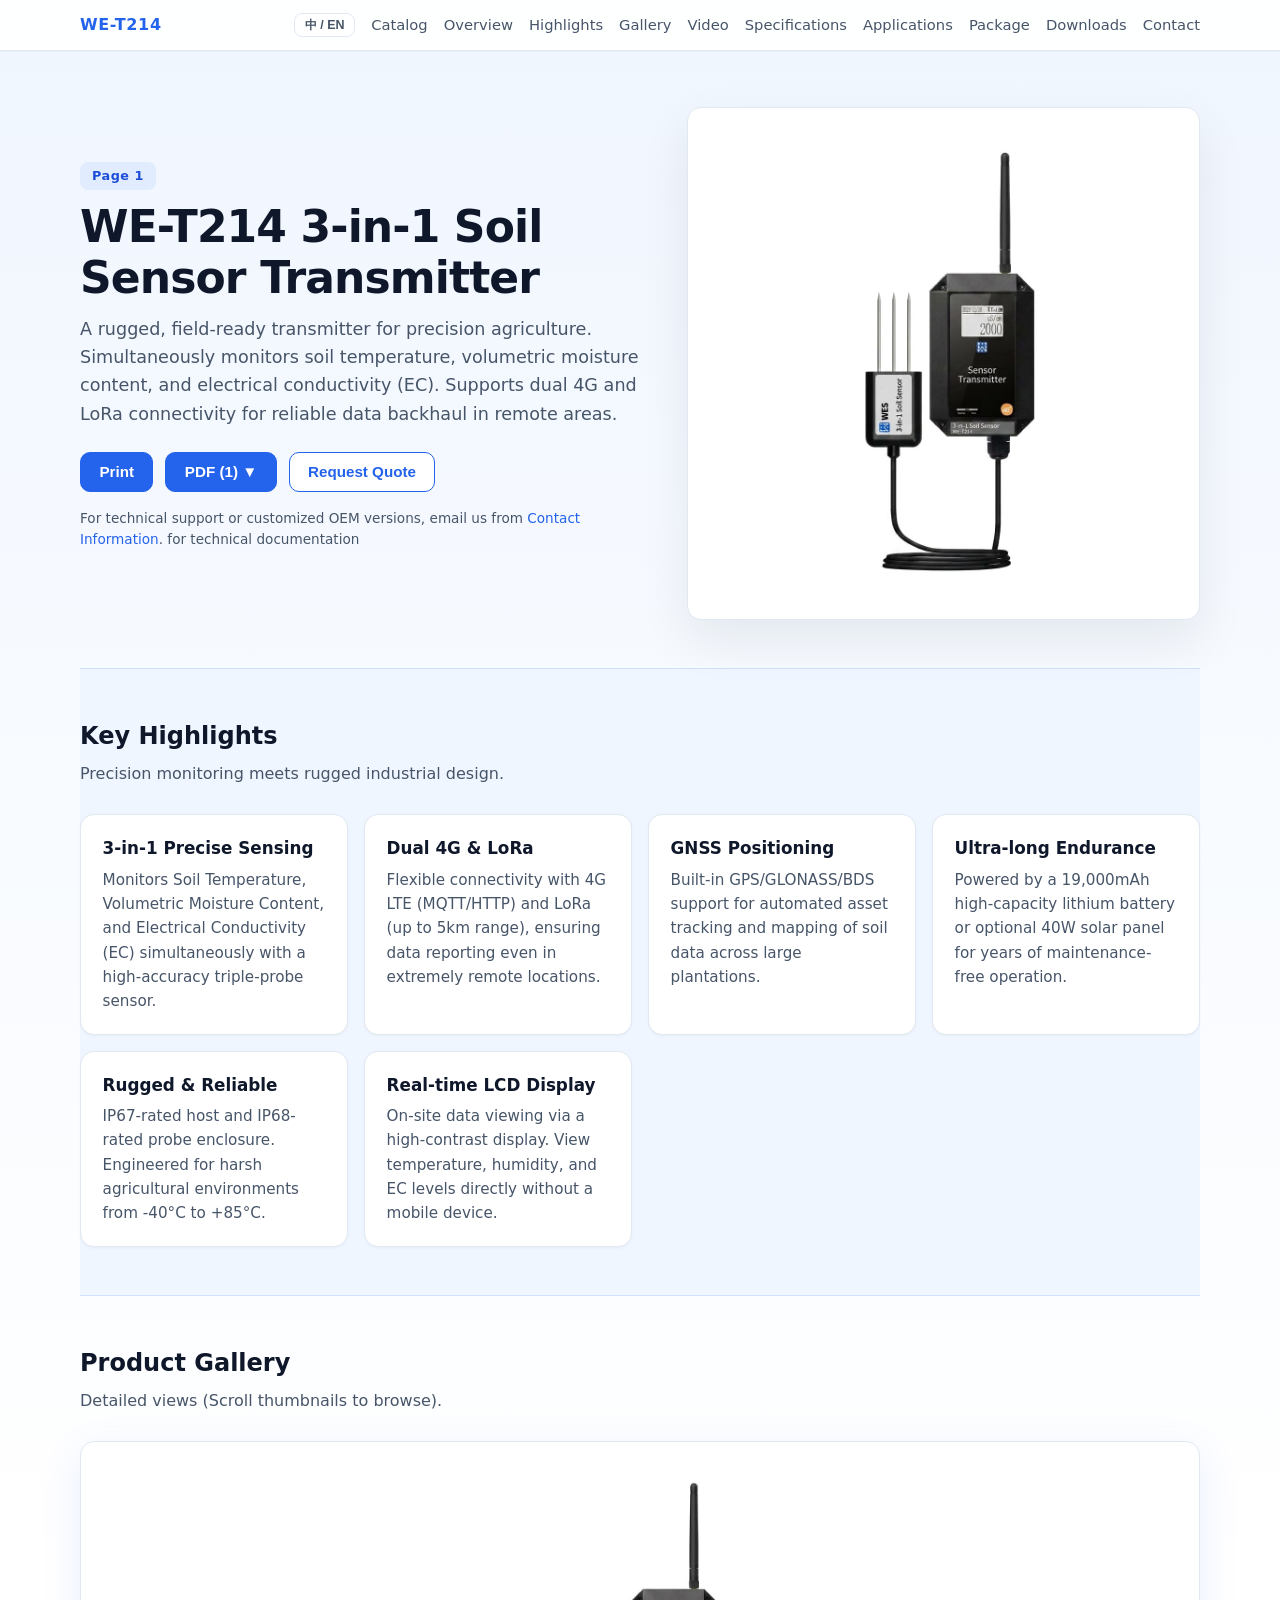
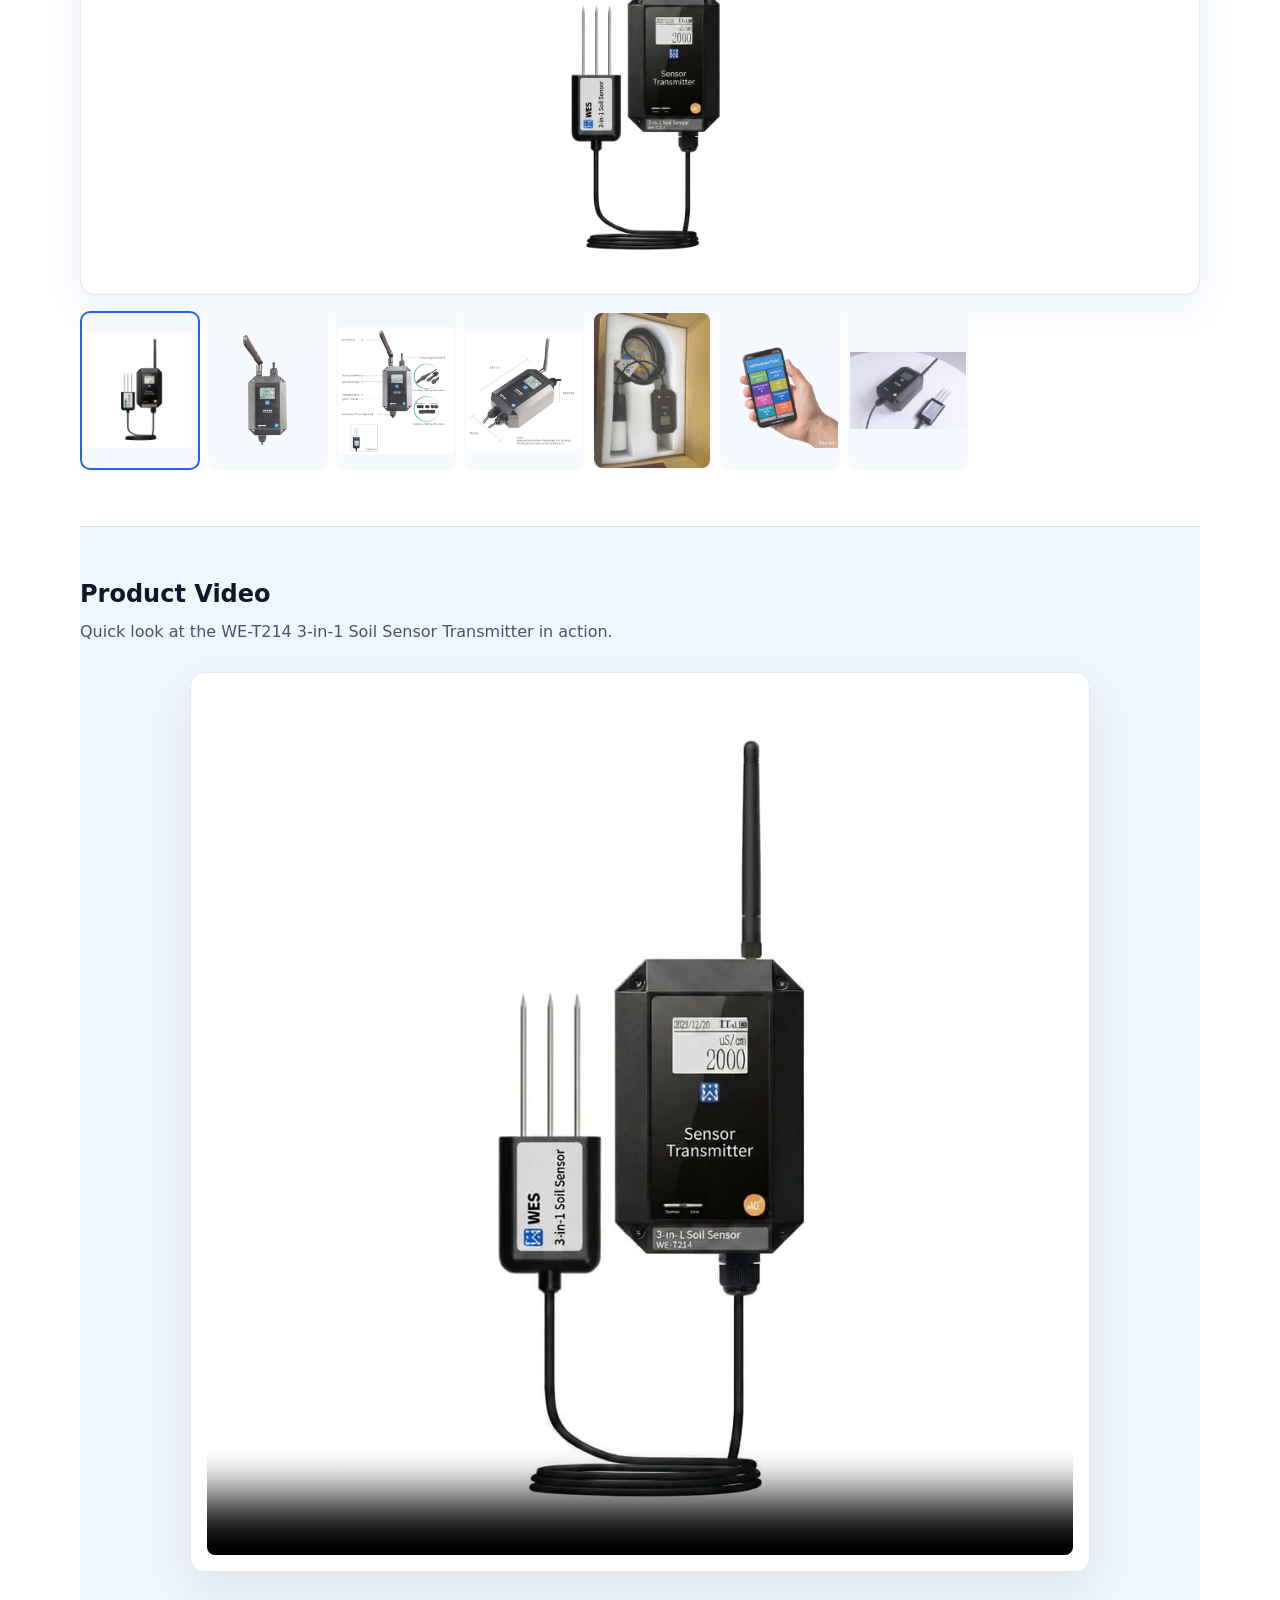
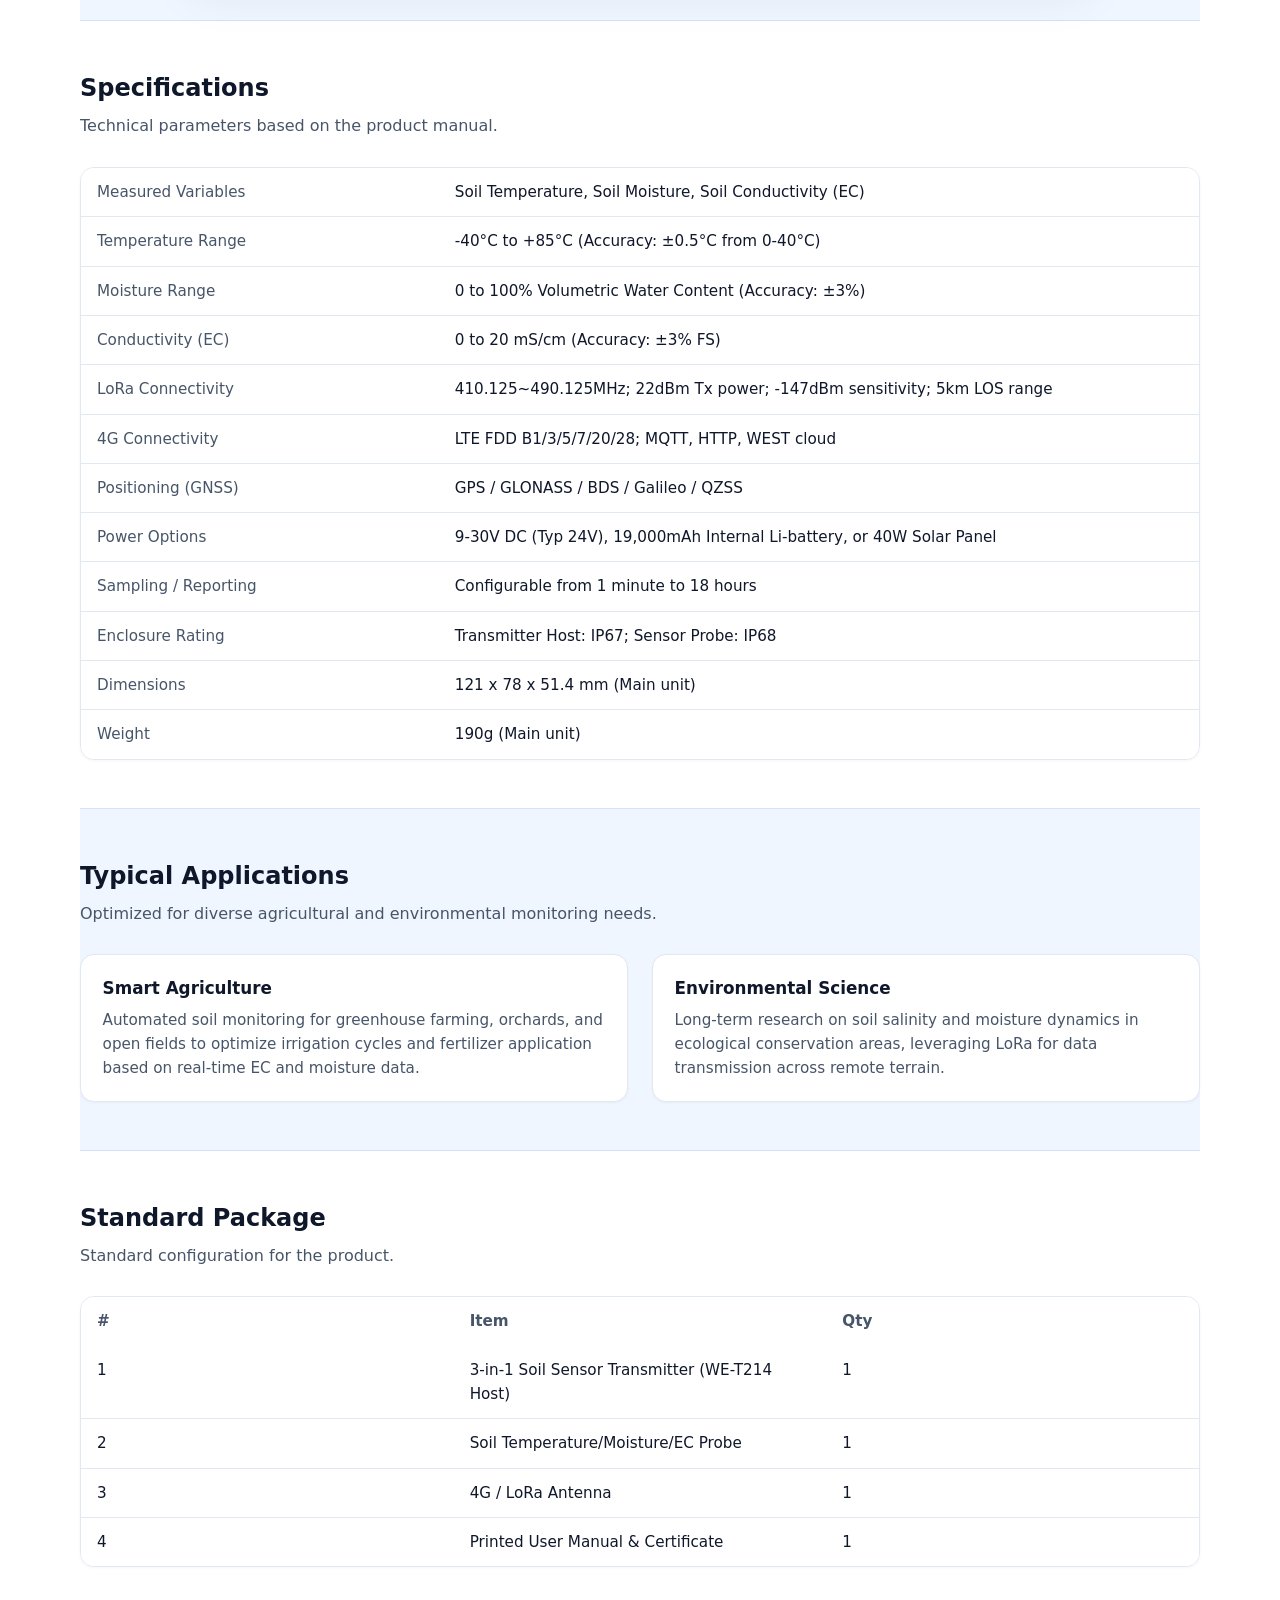
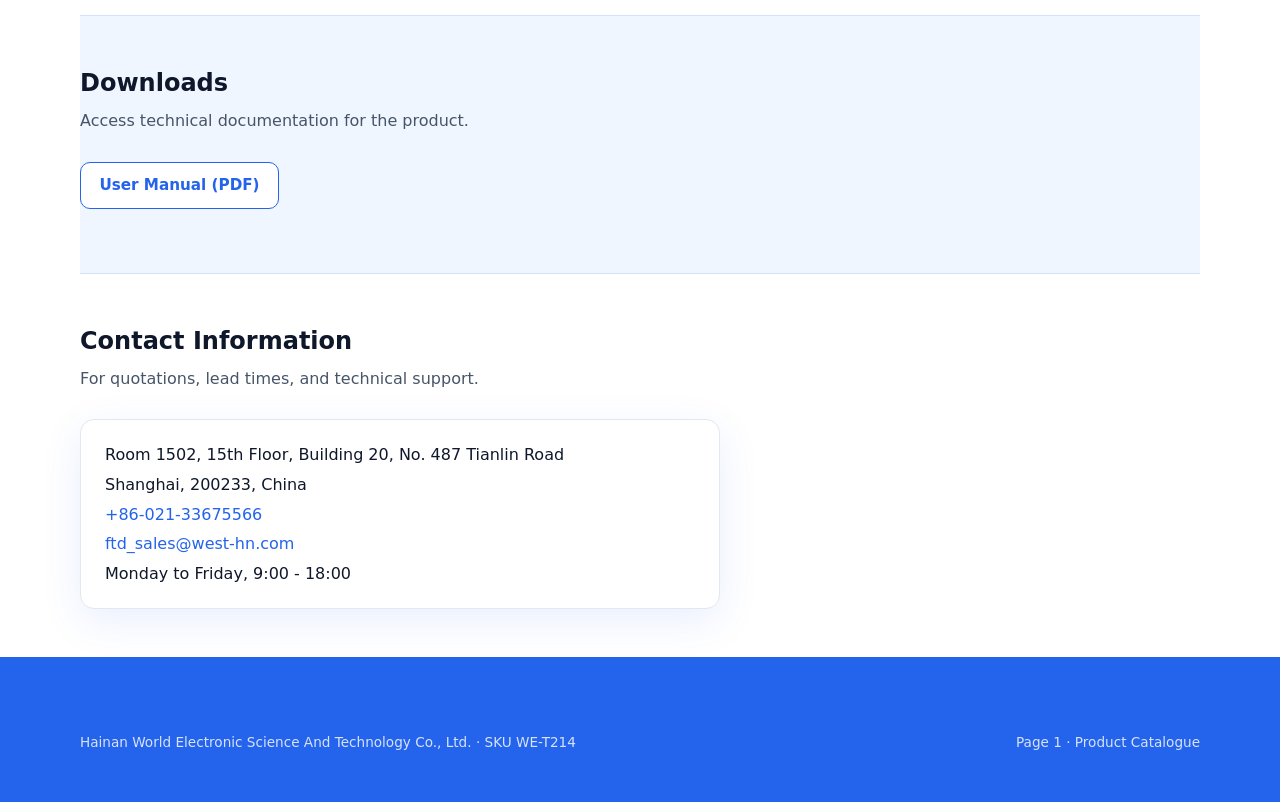
==== commit ac82124f: "Remove duplicate Download Manual button from hero - all products follow WE-X280 pattern" ====
--- a/products/WE-T214/index.html
+++ b/products/WE-T214/index.html
@@ -57,10 +57,9 @@
     
   </div>
 </div>
-        <a class="btn btn-primary dl-link" href="WE-T214-manual.pdf" download="WE-T214-manual.pdf"><span lang="en">Download Manual (PDF)</span><span lang="zh" hidden>下载手册 (PDF)</span></a>
         <button type="button" class="btn btn-secondary" id="quote-open-btn" data-open-quote><span lang="en">Request Quote</span><span lang="zh" hidden>获取报价</span></button>
       </div>
-      <p class="doc-note"><span lang="en">English PDF manual. For technical support or customized OEM versions, email us from <a href="#contact">Contact Information</a>.</span><span lang="zh" hidden>如需技术支持或定制OEM版本，请通过<a href="#contact">联系方式</a>发送邮件。</span> for technical documentation</p>
+      <p class="doc-note"><span lang="en">For technical support or customized OEM versions, email us from <a href="#contact">Contact Information</a>.</span><span lang="zh" hidden>如需技术支持或定制OEM版本，请通过<a href="#contact">联系方式</a>发送邮件。</span> for technical documentation</p>
     </div>
     <div class="hero-visual">
       <img src="images/hero_800.png" alt="WE-T214 3-in-1 Soil Sensor Transmitter" width="800" height="800" fetchpriority="high" />
@@ -237,6 +236,7 @@
 function applyLang(lang) {
   currentLang = lang;
   document.querySelectorAll("[lang]").forEach(function(el) {
+    if (el.tagName === "HTML") return;
     el.hidden = el.getAttribute("lang") !== lang;
   });
   var tb = document.getElementById("lang-toggle");
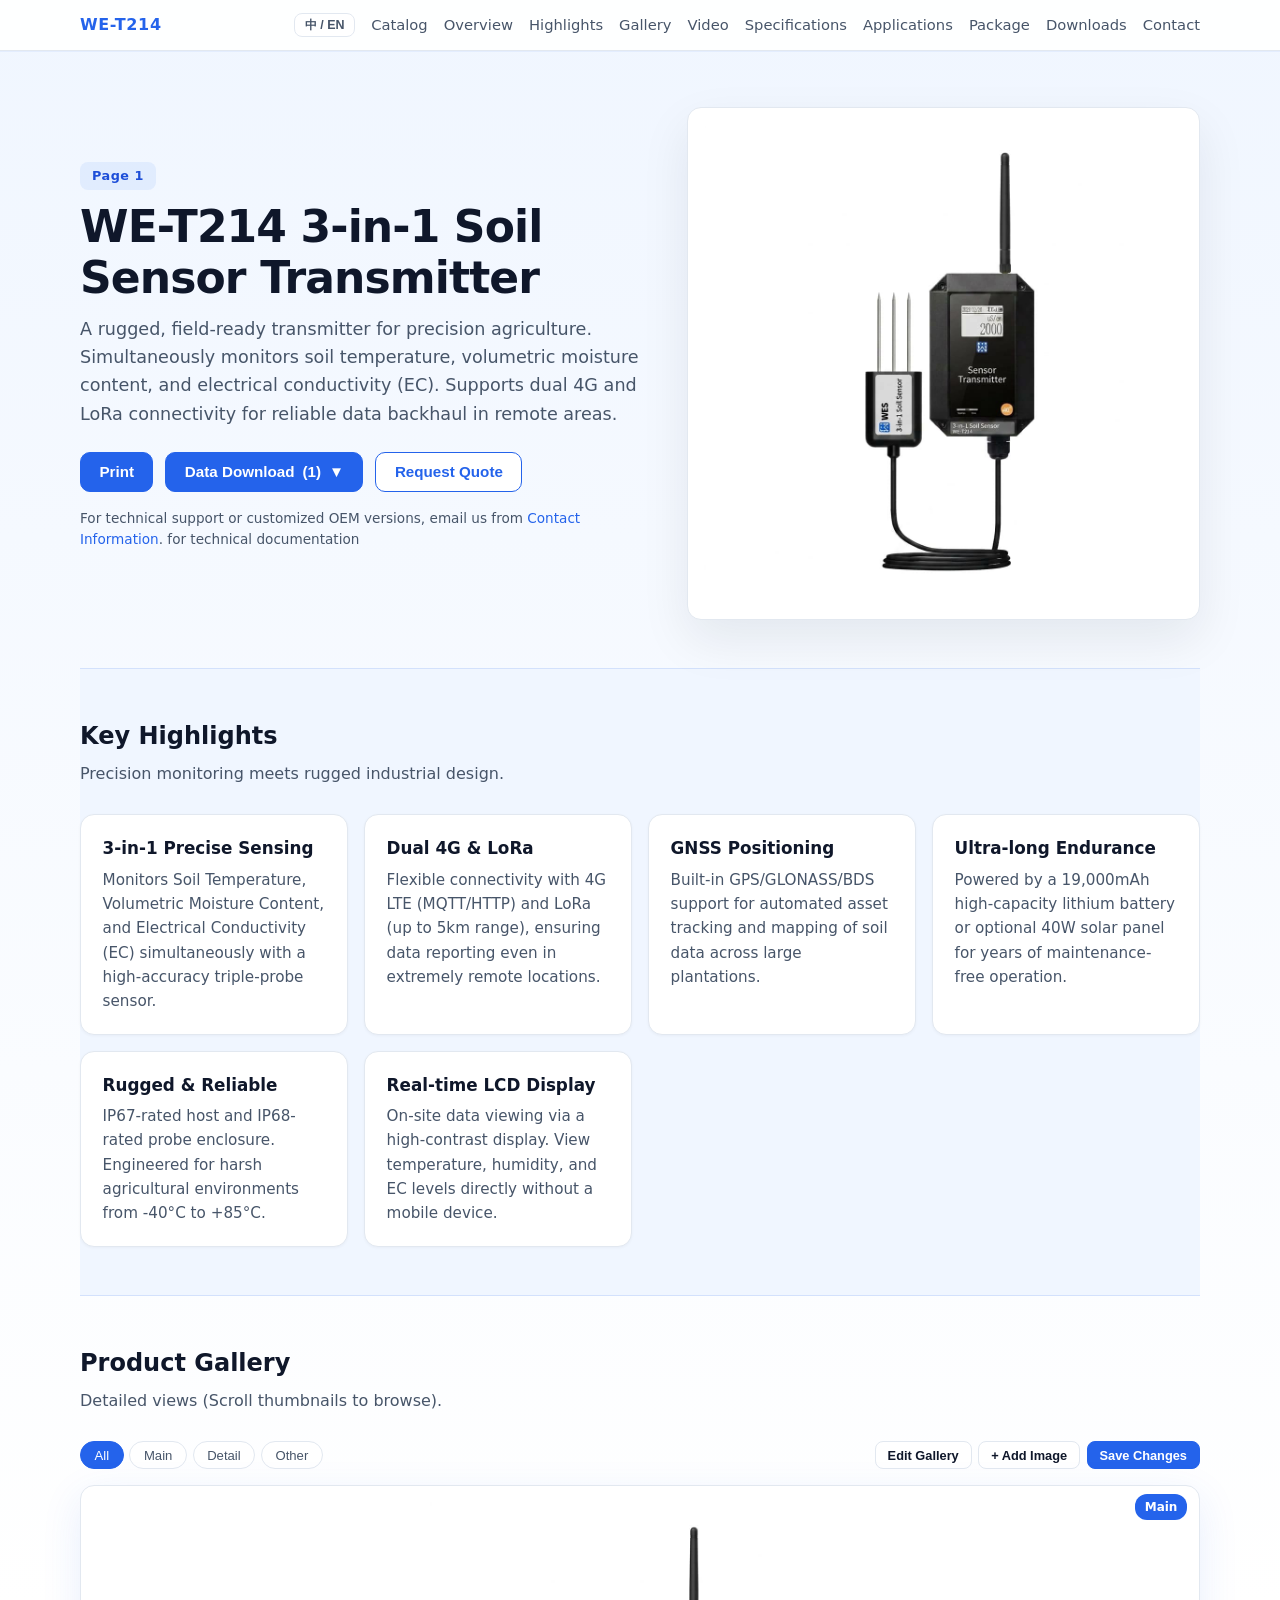
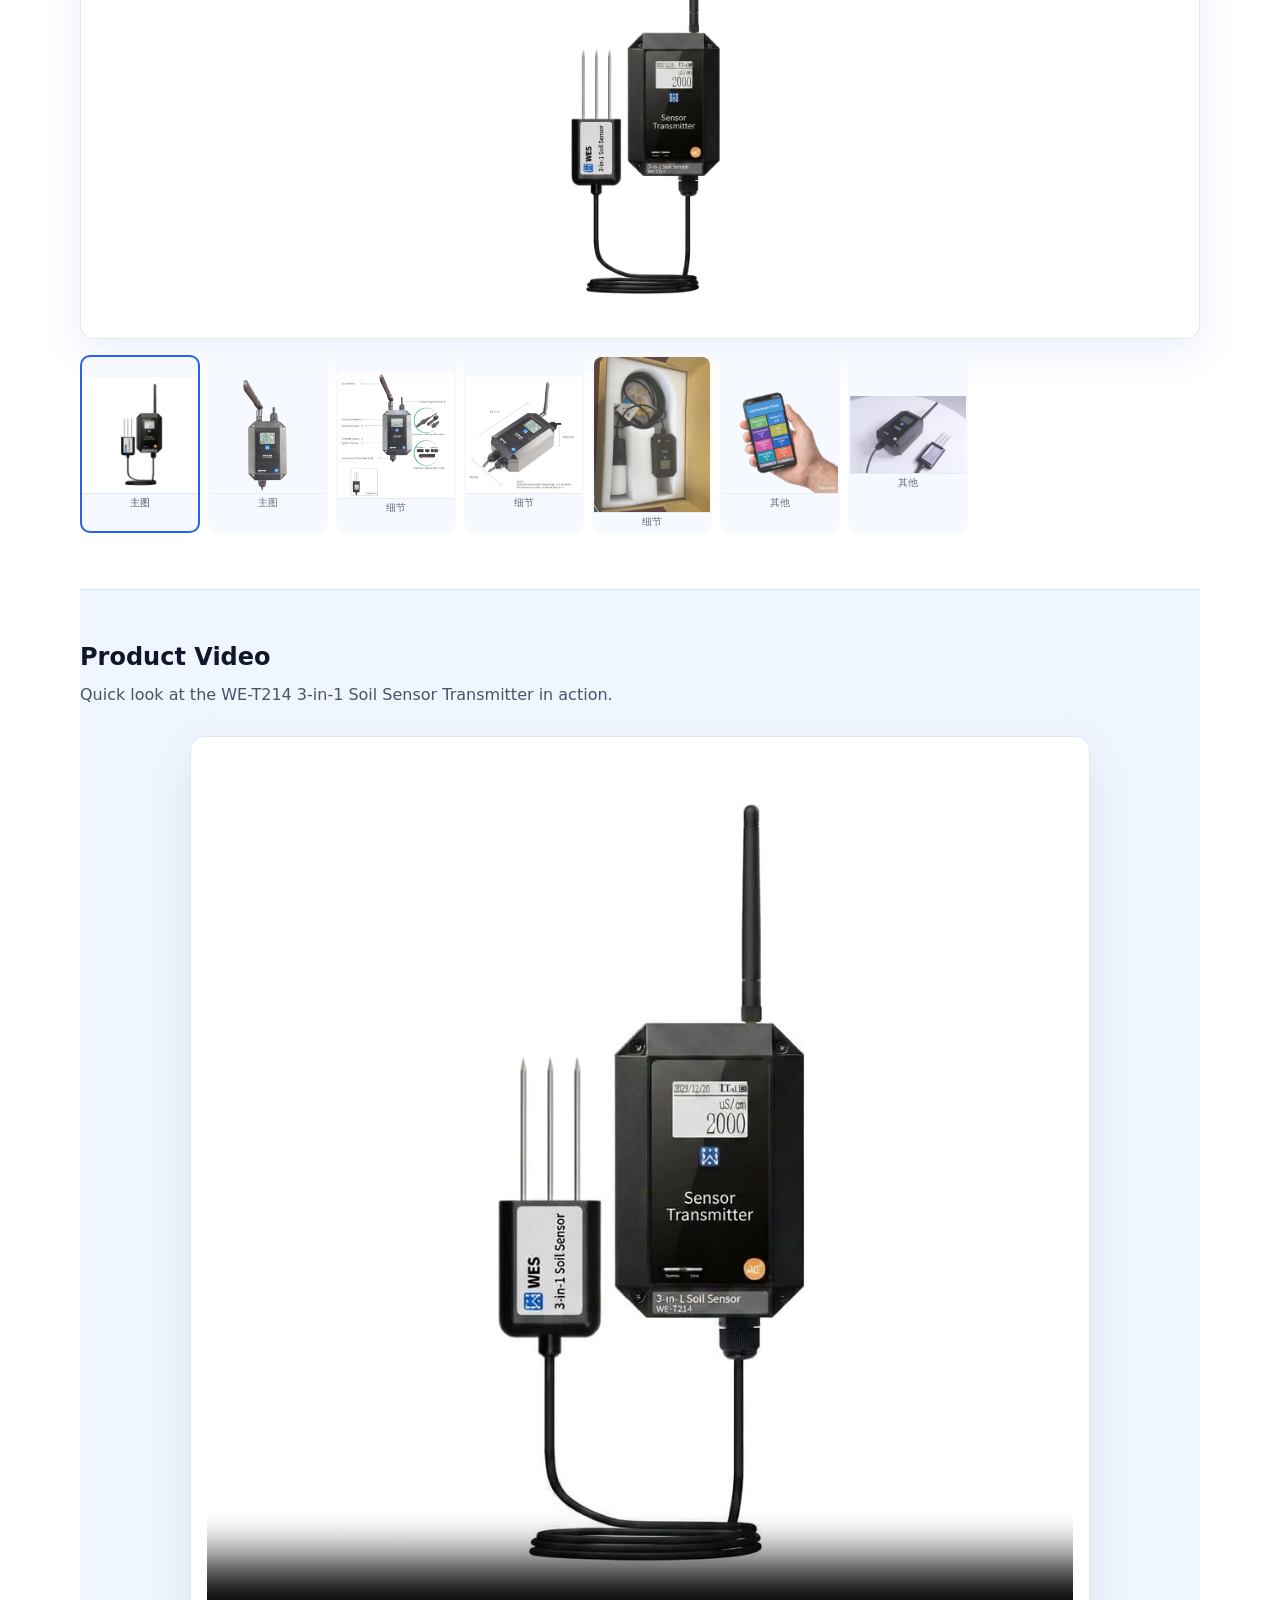
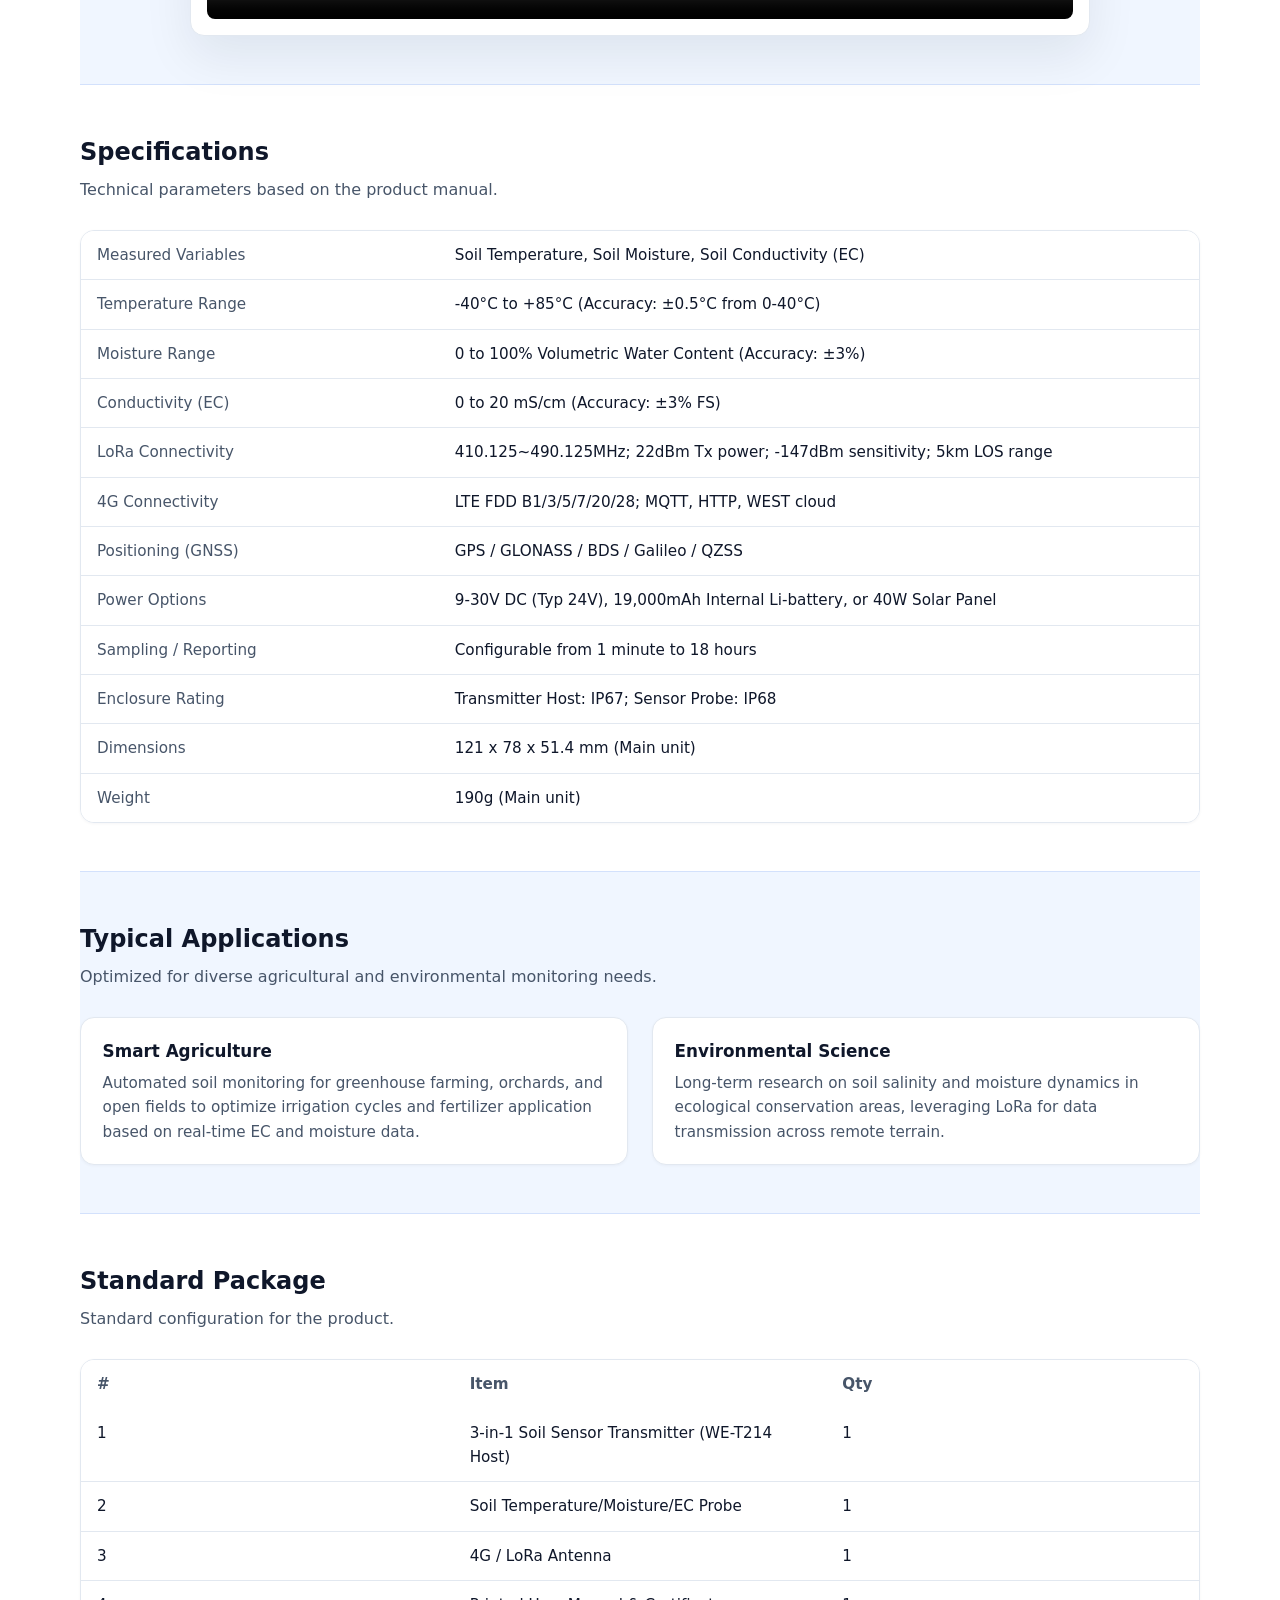
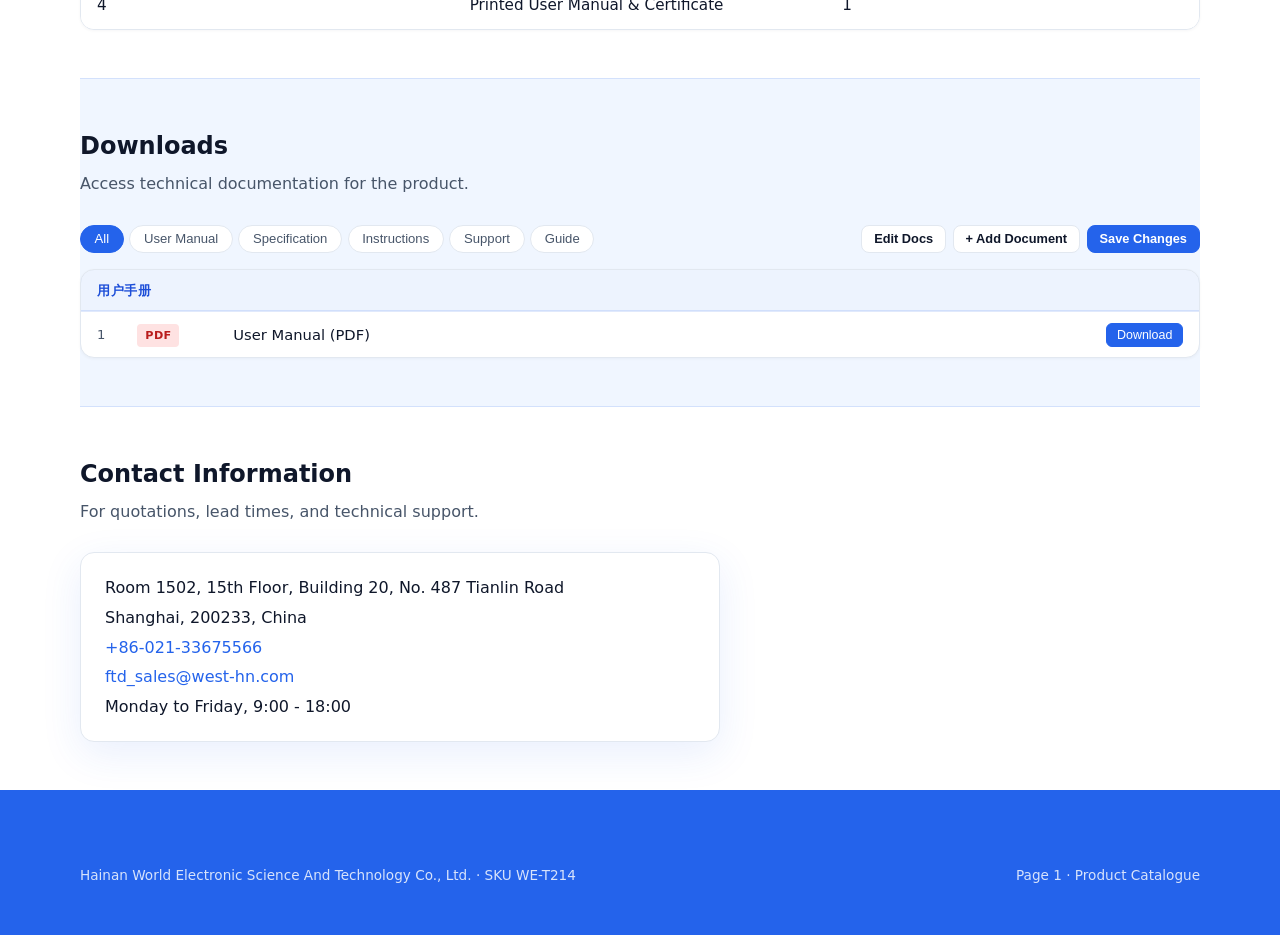
==== commit e9da14e1: "Gallery & Document Manager: bilingual categories, edit/add/delete, localStorage sync; add 11 WE-X280" ====
--- a/products/WE-T214/index.html
+++ b/products/WE-T214/index.html
@@ -52,9 +52,9 @@
       <div class="hero-actions">
         <button type="button" class="btn btn-primary btn-pdf"><span lang="en">Print</span><span lang="zh" hidden>打印</span></button>
         <div class="docs-dropdown">
-  <button type="button" class="btn btn-primary btn-docs" data-docs-toggle>PDF (1) &#9660;</button>
-  <div class="docs-dropdown__menu" hidden>
-    
+  <button type="button" class="btn btn-primary btn-docs" data-docs-toggle id="hero-docs-btn"><span lang="en">Data Download</span><span lang="zh" hidden>资料下载</span> <span class="doc-count" id="hero-docs-count">(1)</span> &#9660;</button>
+  <div class="docs-dropdown__menu" id="hero-docs-menu" hidden>
+    <a class="docs-dropdown__item" href="WE-T214-manual.pdf" download="WE-T214-manual.pdf">User Manual (PDF)</a>
   </div>
 </div>
         <button type="button" class="btn btn-secondary" id="quote-open-btn" data-open-quote><span lang="en">Request Quote</span><span lang="zh" hidden>获取报价</span></button>
@@ -82,19 +82,33 @@
 <section class="wrap" id="gallery">
   <h2 class="section-title" data-i18n="secGallery">Product Gallery</h2>
   <p class="section-sub" data-i18n="subGallery">Detailed views (Scroll thumbnails to browse).</p>
+  <div class="gallery-toolbar">
+    <div class="gallery-cats" id="gallery-cats">
+      <button type="button" class="is-active" data-cat="全部"><span lang="en">All</span><span lang="zh" hidden>全部</span></button>
+<button type="button" data-cat="主图"><span lang="en">Main</span><span lang="zh" hidden>主图</span></button>
+<button type="button" data-cat="细节"><span lang="en">Detail</span><span lang="zh" hidden>细节</span></button>
+<button type="button" data-cat="其他"><span lang="en">Other</span><span lang="zh" hidden>其他</span></button>
+
+    </div>
+    <div class="gallery-actions">
+      <button type="button" class="btn btn-sm" id="gallery-edit-btn"><span lang="en">Edit Gallery</span><span lang="zh" hidden>编辑图库</span></button>
+      <button type="button" class="btn btn-sm btn-primary" id="gallery-save-btn" hidden><span lang="en">Save Changes</span><span lang="zh" hidden>保存修改</span></button>
+    </div>
+  </div>
   <div class="gallery-layout gallery-layout--v2">
     <div class="stage" id="gallery-stage" aria-live="polite"></div>
-    <div class="thumbs" role="tablist" aria-label="Gallery thumbnails">
-      <button type="button" class="is-active" data-full="images/hero_800.png" data-alt="WE-T214 full set with sensor probe"><img src="images/hero_800.png" alt="" width="120" height="90" loading="lazy" /></button>
-<button type="button" class="" data-full="images/back.png" data-alt="WE-T214 host back view and antenna"><img src="images/back.png" alt="" width="120" height="90" loading="lazy" /></button>
-<button type="button" class="" data-full="images/interface.jpg" data-alt="WE-T214 interface and connector labels"><img src="images/interface.jpg" alt="" width="120" height="90" loading="lazy" /></button>
-<button type="button" class="" data-full="images/dimensions.png" data-alt="WE-T214 host dimensions"><img src="images/dimensions.png" alt="" width="120" height="90" loading="lazy" /></button>
-<button type="button" class="" data-full="images/display.jpg" data-alt="WE-T214 LCD screen with real-time readings"><img src="images/display.jpg" alt="" width="120" height="90" loading="lazy" /></button>
-<button type="button" class="" data-full="images/app.png" data-alt="Soil Parameter Tester mobile app interface"><img src="images/app.png" alt="" width="120" height="90" loading="lazy" /></button>
-<button type="button" class="" data-full="images/package.jpg" data-alt="WE-T214 standard packaging and accessories"><img src="images/package.jpg" alt="" width="120" height="90" loading="lazy" /></button>
-
-    </div>
-  </div>
+    <div class="thumbs" id="gallery-thumbs" role="tablist" aria-label="Gallery thumbnails">
+      <button type="button" class="gthumb is-active" data-full="images/hero_800.png" data-alt="WE-T214 full set with sensor probe" data-category="主图"><img src="images/hero_800.png" alt="" width="120" height="90" loading="lazy" /><span class="thumb-cat"><span lang="en">Main</span><span lang="zh" hidden>主图</span></span></button>
+<button type="button" class="gthumb" data-full="images/back.png" data-alt="WE-T214 host back view and antenna" data-category="主图"><img src="images/back.png" alt="" width="120" height="90" loading="lazy" /><span class="thumb-cat"><span lang="en">Main</span><span lang="zh" hidden>主图</span></span></button>
+<button type="button" class="gthumb" data-full="images/interface.jpg" data-alt="WE-T214 interface and connector labels" data-category="细节"><img src="images/interface.jpg" alt="" width="120" height="90" loading="lazy" /><span class="thumb-cat"><span lang="en">Detail</span><span lang="zh" hidden>细节</span></span></button>
+<button type="button" class="gthumb" data-full="images/dimensions.png" data-alt="WE-T214 host dimensions" data-category="细节"><img src="images/dimensions.png" alt="" width="120" height="90" loading="lazy" /><span class="thumb-cat"><span lang="en">Detail</span><span lang="zh" hidden>细节</span></span></button>
+<button type="button" class="gthumb" data-full="images/display.jpg" data-alt="WE-T214 LCD screen with real-time readings" data-category="细节"><img src="images/display.jpg" alt="" width="120" height="90" loading="lazy" /><span class="thumb-cat"><span lang="en">Detail</span><span lang="zh" hidden>细节</span></span></button>
+<button type="button" class="gthumb" data-full="images/app.png" data-alt="Soil Parameter Tester mobile app interface" data-category="其他"><img src="images/app.png" alt="" width="120" height="90" loading="lazy" /><span class="thumb-cat"><span lang="en">Other</span><span lang="zh" hidden>其他</span></span></button>
+<button type="button" class="gthumb" data-full="images/package.jpg" data-alt="WE-T214 standard packaging and accessories" data-category="其他"><img src="images/package.jpg" alt="" width="120" height="90" loading="lazy" /><span class="thumb-cat"><span lang="en">Other</span><span lang="zh" hidden>其他</span></span></button>
+
+    </div>
+  </div>
+  <input type="file" id="gallery-file-input" accept="image/*" multiple style="display:none" />
 </section>
 <section class="wrap" id="video">
   <h2 class="section-title" data-i18n="secVideo">Product Video</h2>
@@ -159,10 +173,41 @@
 <section class="wrap" id="downloads">
   <h2 class="section-title"><span lang="en">Downloads</span><span lang="zh" hidden>资料下载</span></h2>
   <p class="section-sub"><span lang="en">Access technical documentation for the product.</span><span lang="zh" hidden>获取产品的技术文档。</span></p>
-  <div class="hero-actions" style="flex-direction:column;align-items:flex-start">
-    <div style="display:flex;flex-wrap:wrap;gap:0.5rem"><a class="btn btn-secondary dl-link" href="WE-T214-manual.pdf" download="WE-T214-manual.pdf">User Manual (PDF)</a>
-</div>
-  </div>
+  <div class="doc-toolbar">
+    <div class="doc-cats" id="doc-cats">
+      <button type="button" class="is-active" data-cat="全部"><span lang="en">All</span><span lang="zh" hidden>全部</span></button>
+
+      <button type="button" data-cat="用户手册"><span lang="en">User Manual</span><span lang="zh" hidden>用户手册</span></button>
+
+      <button type="button" data-cat="规格书"><span lang="en">Specification</span><span lang="zh" hidden>规格书</span></button>
+
+      <button type="button" data-cat="使用说明"><span lang="en">Instructions</span><span lang="zh" hidden>使用说明</span></button>
+
+      <button type="button" data-cat="支持文档"><span lang="en">Support</span><span lang="zh" hidden>支持文档</span></button>
+
+      <button type="button" data-cat="操作指引"><span lang="en">Guide</span><span lang="zh" hidden>操作指引</span></button>
+
+    </div>
+    <div class="doc-toolbar-actions">
+      <button type="button" class="btn btn-sm" id="doc-edit-btn"><span lang="en">Edit Docs</span><span lang="zh" hidden>编辑文档</span></button>
+      <button type="button" class="btn btn-sm btn-primary" id="doc-save-btn" hidden><span lang="en">Save Changes</span><span lang="zh" hidden>保存修改</span></button>
+    </div>
+  </div>
+  <div class="doc-table-wrap">
+    <table class="doc-table" id="doc-table">
+      <tbody class="doc-group" data-category="用户手册">
+  <tr class="doc-group-header"><td colspan="4"><span lang="en">User Manual</span><span lang="zh" hidden>用户手册</span></td></tr>
+  <tr class="doc-row" data-category="用户手册">
+  <td class="doc-num">1</td>
+  <td class="doc-fmt"><span class="doc-badge badge-pdf">PDF</span></td>
+  <td class="doc-name"><a class="dl-link" href="WE-T214-manual.pdf" download="WE-T214-manual.pdf">User Manual (PDF)</a></td>
+  <td class="doc-action"></td>
+</tr>
+</tbody>
+
+    </table>
+  </div>
+  <input type="file" id="doc-file-input" accept=".pdf,.png,.jpg,.jpeg,.doc,.docx,.xls,.xlsx,.md" multiple style="display:none" />
 </section>
 <section class="wrap" id="contact">
   <h2 class="section-title"><span lang="en">Contact Information</span><span lang="zh" hidden>联系方式</span></h2>
@@ -231,6 +276,8 @@
     sku: "WE-T214"
 };
 </script>
+<script id="gallery-data" type="application/json">[{"src": "images/hero_800.png", "alt": "WE-T214 full set with sensor probe", "category": "\u4e3b\u56fe"}, {"src": "images/back.png", "alt": "WE-T214 host back view and antenna", "category": "\u4e3b\u56fe"}, {"src": "images/interface.jpg", "alt": "WE-T214 interface and connector labels", "category": "\u7ec6\u8282"}, {"src": "images/dimensions.png", "alt": "WE-T214 host dimensions", "category": "\u7ec6\u8282"}, {"src": "images/display.jpg", "alt": "WE-T214 LCD screen with real-time readings", "category": "\u7ec6\u8282"}, {"src": "images/app.png", "alt": "Soil Parameter Tester mobile app interface", "category": "\u5176\u4ed6"}, {"src": "images/package.jpg", "alt": "WE-T214 standard packaging and accessories", "category": "\u5176\u4ed6"}]</script>
+<script id="doc-data" type="application/json">[{"label": "User Manual (PDF)", "file": "WE-T214-manual.pdf", "category": "\u7528\u6237\u624b\u518c", "format": "PDF"}]</script>
 <script>
 var currentLang = "en";
 function applyLang(lang) {
--- a/assets/css/main.css
+++ b/assets/css/main.css
@@ -382,7 +382,8 @@
   scroll-snap-type: x mandatory;
 }
 
-.gallery-layout--v2 .thumbs button {
+.gallery-layout--v2 .thumbs button,
+.gallery-layout--v2 .thumbs .gthumb {
   flex: 0 0 120px;
   scroll-snap-align: start;
 }
@@ -458,6 +459,439 @@
 .thumbs img {
   width: 100%;
   height: auto;
+}
+
+/* ========================================
+   Gallery Manager
+   ======================================== */
+
+.gallery-toolbar {
+  display: flex;
+  align-items: center;
+  justify-content: space-between;
+  flex-wrap: wrap;
+  gap: 0.5rem;
+  margin-bottom: 1rem;
+}
+
+.gallery-cats {
+  display: flex;
+  gap: 0.35rem;
+  flex-wrap: wrap;
+}
+
+.gallery-cats button {
+  padding: 0.35rem 0.85rem;
+  border: 1px solid var(--border);
+  border-radius: 20px;
+  background: var(--surface);
+  color: var(--muted);
+  font-size: 0.82rem;
+  cursor: pointer;
+  transition: all 0.12s ease;
+}
+
+.gallery-cats button:hover {
+  border-color: var(--blue);
+  color: var(--blue);
+}
+
+.gallery-cats button.is-active {
+  background: var(--blue);
+  color: var(--white);
+  border-color: var(--blue);
+}
+
+.gallery-actions {
+  display: flex;
+  gap: 0.4rem;
+}
+
+.btn-sm {
+  padding: 0.35rem 0.75rem;
+  font-size: 0.8rem;
+  border-radius: 8px;
+  border: 1px solid var(--border);
+  background: var(--surface);
+  color: var(--text);
+  cursor: pointer;
+  transition: all 0.12s ease;
+}
+
+.btn-sm.btn-primary {
+  background: var(--blue);
+  color: var(--white);
+  border-color: var(--blue);
+}
+
+.btn-sm:hover {
+  border-color: var(--blue);
+}
+
+.btn-sm.btn-primary:hover {
+  background: var(--blue-hover);
+}
+
+.gthumb {
+  position: relative;
+  padding: 0;
+  border: 2px solid transparent;
+  border-radius: 10px;
+  overflow: hidden;
+  background: var(--surface-2);
+  cursor: pointer;
+  opacity: 0.85;
+  transition: opacity 0.15s ease, border-color 0.15s ease;
+}
+
+.gthumb:hover,
+.gthumb.is-active {
+  opacity: 1;
+  border-color: var(--blue);
+}
+
+.gthumb img {
+  width: 100%;
+  height: auto;
+  display: block;
+}
+
+.thumb-cat {
+  display: block;
+  font-size: 0.65rem;
+  color: var(--muted);
+  text-align: center;
+  padding: 2px 0;
+  background: var(--surface-2);
+  border-top: 1px solid var(--border);
+}
+
+.thumb-del {
+  position: absolute;
+  top: 4px;
+  right: 4px;
+  width: 22px;
+  height: 22px;
+  border: none;
+  border-radius: 50%;
+  background: rgba(220, 38, 38, 0.9);
+  color: #fff;
+  font-size: 1rem;
+  line-height: 1;
+  cursor: pointer;
+  display: flex;
+  align-items: center;
+  justify-content: center;
+  z-index: 2;
+  padding: 0;
+  transition: background 0.12s ease;
+}
+
+.thumb-del:hover {
+  background: #b91c1c;
+}
+
+.stage {
+  position: relative;
+  background: var(--white);
+  border: 1px solid var(--border);
+  border-radius: var(--radius);
+  padding: 1rem;
+  min-height: 280px;
+  display: flex;
+  align-items: center;
+  justify-content: center;
+  box-shadow: var(--shadow);
+  flex-direction: column;
+}
+
+.stage img {
+  max-height: min(420px, 55vh);
+  width: auto;
+  margin-inline: auto;
+}
+
+.stage-category {
+  position: absolute;
+  top: 0.5rem;
+  right: 0.75rem;
+  background: var(--blue);
+  color: var(--white);
+  font-size: 0.75rem;
+  padding: 0.2rem 0.6rem;
+  border-radius: 12px;
+  font-weight: 600;
+  pointer-events: none;
+}
+
+.stage {
+  position: relative;
+}
+
+.stage-edit-overlay {
+  position: absolute;
+  z-index: 5;
+}
+
+.stage-edit-top-right {
+  top: 0.5rem;
+  right: 0.5rem;
+}
+
+.stage-edit-bottom-right {
+  bottom: 0.5rem;
+  right: 0.5rem;
+}
+
+.stage-cat-select {
+  padding: 0.3rem 0.5rem;
+  border: 1px solid var(--blue);
+  border-radius: 6px;
+  font-size: 0.82rem;
+  background: var(--white);
+  color: var(--text);
+  cursor: pointer;
+  box-shadow: 0 2px 8px rgba(0,0,0,0.12);
+}
+
+.stage-cat-select:focus {
+  outline: none;
+  border-color: var(--blue-hover);
+  box-shadow: 0 0 0 3px var(--blue-soft);
+}
+
+.stage-del-btn {
+  padding: 0.3rem 0.7rem;
+  border: none;
+  border-radius: 6px;
+  background: #dc2626;
+  color: #fff;
+  font-size: 0.82rem;
+  cursor: pointer;
+  box-shadow: 0 2px 8px rgba(0,0,0,0.15);
+  transition: background 0.12s ease;
+}
+
+.stage-del-btn:hover {
+  background: #b91c1c;
+}
+
+.gallery-empty {
+  color: var(--muted);
+  padding: 2rem;
+  text-align: center;
+  font-size: 0.9rem;
+}
+
+@media (max-width: 700px) {
+  .gallery-toolbar {
+    flex-direction: column;
+    align-items: stretch;
+  }
+  .gallery-cats {
+    justify-content: center;
+  }
+  .gallery-actions {
+    justify-content: center;
+  }
+}
+
+/* ========================================
+   Document Manager
+   ======================================== */
+
+.doc-toolbar {
+  display: flex;
+  align-items: center;
+  justify-content: space-between;
+  flex-wrap: wrap;
+  gap: 0.5rem;
+  margin-bottom: 1rem;
+}
+
+.doc-cats {
+  display: flex;
+  gap: 0.35rem;
+  flex-wrap: wrap;
+}
+
+.doc-cats button {
+  padding: 0.35rem 0.85rem;
+  border: 1px solid var(--border);
+  border-radius: 20px;
+  background: var(--surface);
+  color: var(--muted);
+  font-size: 0.82rem;
+  cursor: pointer;
+  transition: all 0.12s ease;
+}
+
+.doc-cats button:hover {
+  border-color: var(--blue);
+  color: var(--blue);
+}
+
+.doc-cats button.is-active {
+  background: var(--blue);
+  color: var(--white);
+  border-color: var(--blue);
+}
+
+.doc-toolbar-actions {
+  display: flex;
+  gap: 0.4rem;
+}
+
+.doc-table-wrap {
+  overflow-x: auto;
+  border-radius: var(--radius);
+  border: 1px solid var(--border);
+  background: var(--white);
+  box-shadow: 0 1px 3px rgba(15, 23, 42, 0.04);
+}
+
+.doc-table {
+  width: 100%;
+  border-collapse: collapse;
+  font-size: 0.92rem;
+}
+
+.doc-group-header td {
+  padding: 0.6rem 1rem;
+  font-weight: 700;
+  font-size: 0.82rem;
+  color: var(--blue-hover);
+  background: var(--blue-soft);
+  border-bottom: 2px solid var(--blue-muted);
+  text-transform: uppercase;
+  letter-spacing: 0.04em;
+}
+
+.doc-row td {
+  padding: 0.6rem 1rem;
+  border-bottom: 1px solid var(--border);
+  vertical-align: middle;
+}
+
+.doc-row:last-child td {
+  border-bottom: none;
+}
+
+.doc-num {
+  width: 2.5rem;
+  text-align: center;
+  color: var(--muted);
+  font-size: 0.82rem;
+}
+
+.doc-fmt {
+  width: 6rem;
+}
+
+.doc-badge {
+  display: inline-block;
+  padding: 0.15rem 0.5rem;
+  border-radius: 4px;
+  font-size: 0.7rem;
+  font-weight: 700;
+  text-transform: uppercase;
+  letter-spacing: 0.03em;
+}
+
+.badge-pdf { background: #fee2e2; color: #b91c1c; }
+.badge-图片 { background: #dbeafe; color: #1d4ed8; }
+.badge-word { background: #e0e7ff; color: #4338ca; }
+.badge-excel { background: #dcfce7; color: #15803d; }
+.badge-markdown { background: #f3e8ff; color: #7e22ce; }
+.badge-其它 { background: #f1f5f9; color: #475569; }
+
+.doc-name a {
+  color: var(--text);
+  text-decoration: none;
+}
+
+.doc-name a:hover {
+  color: var(--blue);
+  text-decoration: underline;
+}
+
+.doc-action {
+  width: 10rem;
+  text-align: right;
+  white-space: nowrap;
+}
+
+.doc-cat-select {
+  padding: 0.2rem 0.4rem;
+  border: 1px solid var(--border);
+  border-radius: 6px;
+  font-size: 0.78rem;
+  background: var(--white);
+  color: var(--text);
+  margin-right: 0.4rem;
+}
+
+.doc-dl-btn {
+  display: inline-flex;
+  padding: 0.25rem 0.6rem;
+  border: 1px solid var(--blue);
+  border-radius: 6px;
+  background: var(--blue);
+  color: #fff;
+  font-size: 0.78rem;
+  cursor: pointer;
+  align-items: center;
+  justify-content: center;
+  vertical-align: middle;
+  transition: background 0.12s ease;
+  white-space: nowrap;
+}
+
+.doc-dl-btn:hover {
+  background: var(--blue-hover);
+}
+
+.doc-del-btn {
+  display: inline-flex;
+  width: 22px;
+  height: 22px;
+  border: none;
+  border-radius: 50%;
+  background: #dc2626;
+  color: #fff;
+  font-size: 1rem;
+  line-height: 1;
+  cursor: pointer;
+  align-items: center;
+  justify-content: center;
+  vertical-align: middle;
+  transition: background 0.12s ease;
+}
+
+.doc-del-btn:hover {
+  background: #b91c1c;
+}
+
+@media (max-width: 700px) {
+  .doc-toolbar {
+    flex-direction: column;
+    align-items: stretch;
+  }
+  .doc-cats {
+    justify-content: center;
+  }
+  .doc-toolbar-actions {
+    justify-content: center;
+  }
+  .doc-fmt {
+    display: none;
+  }
+  .doc-num {
+    width: 1.8rem;
+  }
+  .doc-action {
+    width: auto;
+  }
 }
 
 .spec-table-wrap {
@@ -771,6 +1205,11 @@
   font-weight: 400;
 }
 
+.prod-name-mobile,
+.hdr-name-mobile {
+  display: none;
+}
+
 @media (max-width: 700px) {
   .catalog-index__row {
     grid-template-columns: 36px 1fr 60px 60px;
@@ -779,10 +1218,10 @@
     display: none;
   }
   .catalog-index__header .catalog-index__cell--name {
-    display: block;
+    display: none;
   }
   .catalog-index__cell {
-    padding: 0.5rem 0.35rem;
+    padding: 0.4rem 0.3rem;
     font-size: 0.82rem;
   }
   .catalog-index__cell--page {
@@ -790,10 +1229,27 @@
   }
   .catalog-index__cell--sku {
     font-size: 0.78rem;
+    line-height: 1.3;
+  }
+  .prod-name-mobile {
+    display: block;
+    font-size: 0.68rem;
+    color: var(--muted);
+    margin-top: 0.1rem;
+    word-break: break-word;
+  }
+  .prod-name-mobile a {
+    color: var(--muted);
+    font-weight: 400;
+  }
+  .hdr-name-mobile {
+    display: inline;
+    font-weight: 400;
+    font-size: 0.68rem;
   }
   .catalog-index__dl {
-    font-size: 0.65rem;
-    padding: 0.2rem 0.35rem;
+    font-size: 0.6rem;
+    padding: 0.2rem 0.25rem;
   }
 }
 
@@ -879,7 +1335,8 @@
     padding: 0.45rem 0.55rem;
   }
 
-  .gallery-layout--v2 .thumbs button {
+  .gallery-layout--v2 .thumbs button,
+  .gallery-layout--v2 .thumbs .gthumb {
     flex: 0 0 72px;
   }
 
@@ -1000,7 +1457,12 @@
   .skip-link,
   .catalog-toolbar__actions,
   .catalog-card__actions,
-  .thumbs {
+  .thumbs,
+  .gallery-toolbar,
+  .stage-category,
+  .stage-edit-overlay,
+  .doc-toolbar,
+  .doc-action {
     display: none !important;
   }
 
@@ -1349,6 +1811,65 @@
 @media (max-width: 520px) {
   .quote-form__row--half {
     grid-template-columns: 1fr;
+  }
+}
+
+/* Quote modal mobile — full-screen overlay style */
+@media (max-width: 480px) {
+  .quote-modal {
+    padding: 0;
+    align-items: center;
+  }
+  .quote-modal__dialog {
+    width: 100%;
+    max-width: 100%;
+    min-height: 100dvh;
+    margin: 0;
+    border-radius: 0;
+    padding: 1.25rem 1rem 2rem;
+    display: flex;
+    flex-direction: column;
+    box-shadow: none;
+    border: none;
+  }
+  .quote-modal__title {
+    font-size: 1.15rem;
+    margin-right: 0;
+    padding-right: 2rem;
+  }
+  .quote-modal__lead {
+    font-size: 0.85rem;
+    margin-bottom: 1rem;
+  }
+  .quote-form {
+    flex: 1;
+    display: flex;
+    flex-direction: column;
+  }
+  .quote-form__row {
+    margin-bottom: 0.75rem;
+  }
+  .quote-form__row label {
+    font-size: 0.82rem;
+  }
+  .quote-form__row input,
+  .quote-form__row textarea {
+    padding: 0.55rem 0.6rem;
+    font-size: 0.92rem;
+  }
+  .quote-form__row--half {
+    grid-template-columns: 1fr;
+    gap: 0.75rem;
+  }
+  .quote-form__actions {
+    flex-direction: column;
+    margin-top: auto;
+    padding-top: 0.5rem;
+  }
+  .quote-form__actions .btn {
+    width: 100%;
+    justify-content: center;
+    padding: 0.75rem 1rem;
   }
 }
 
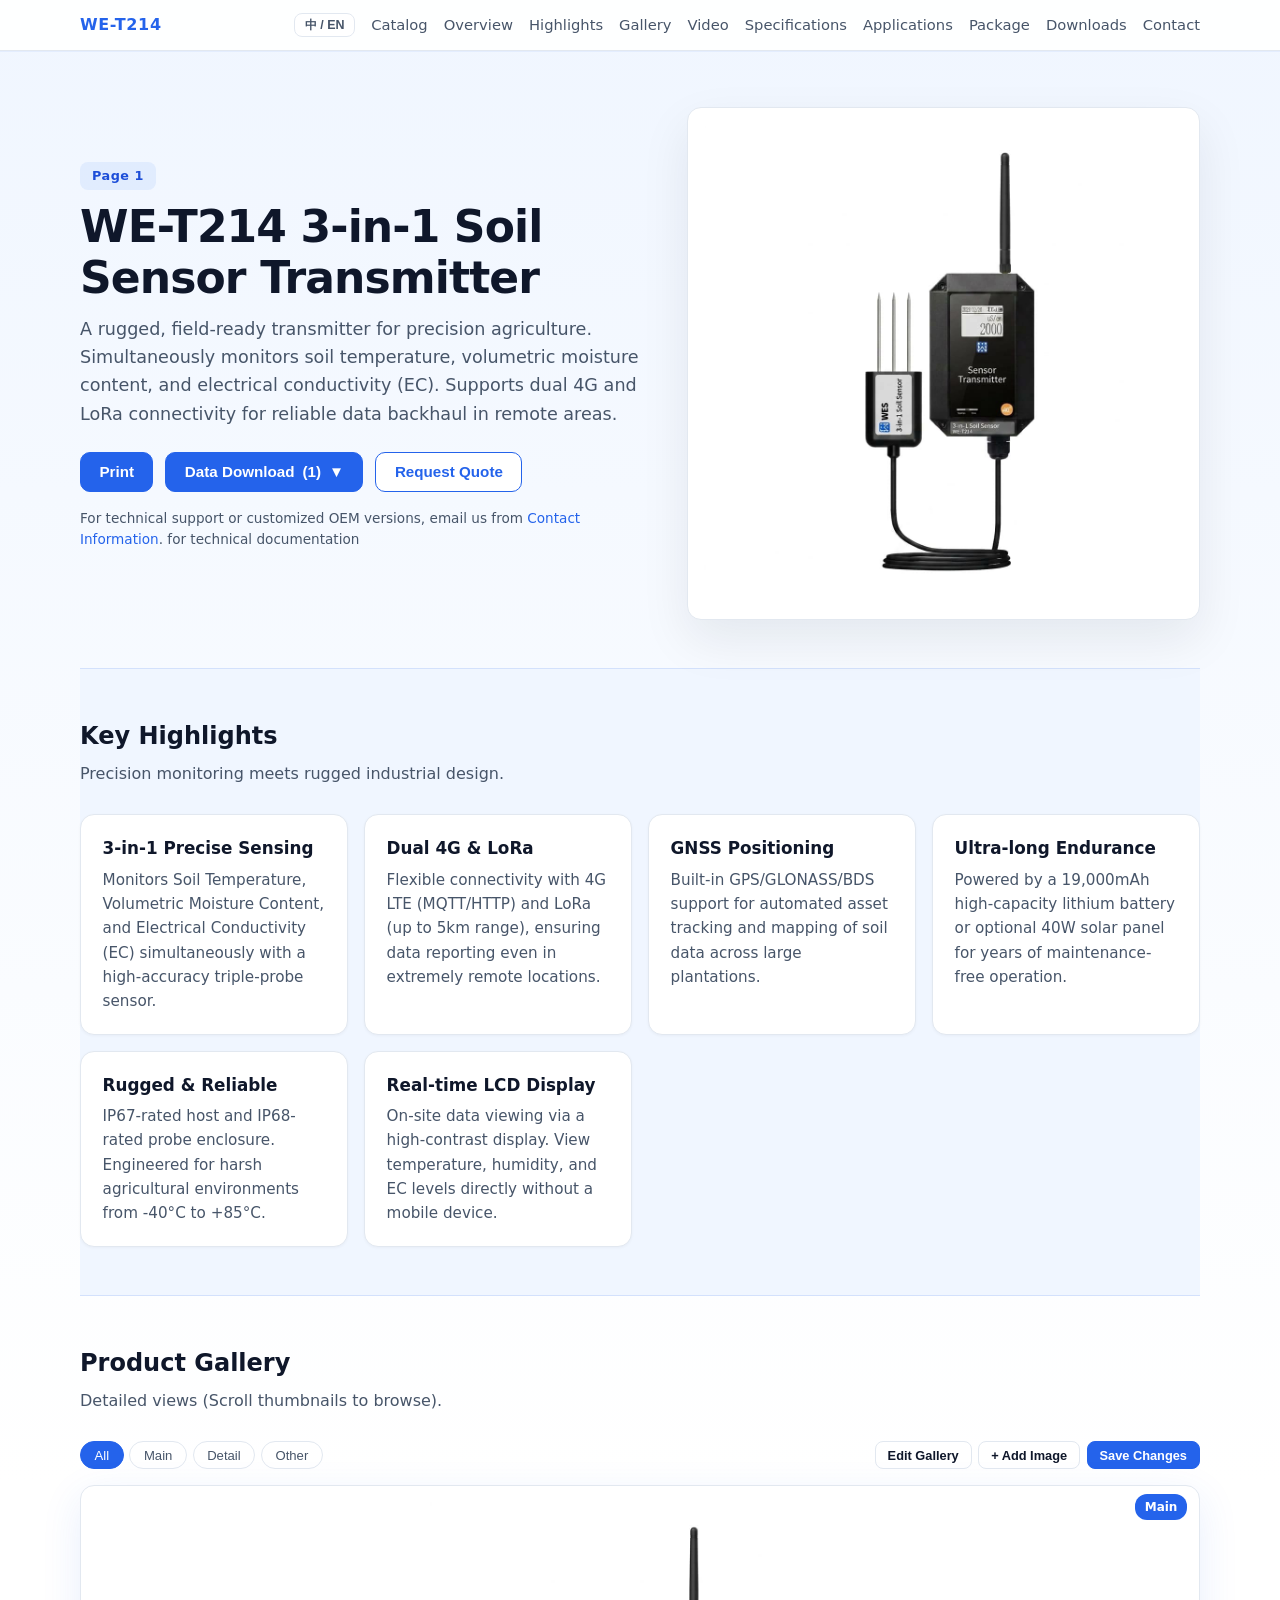
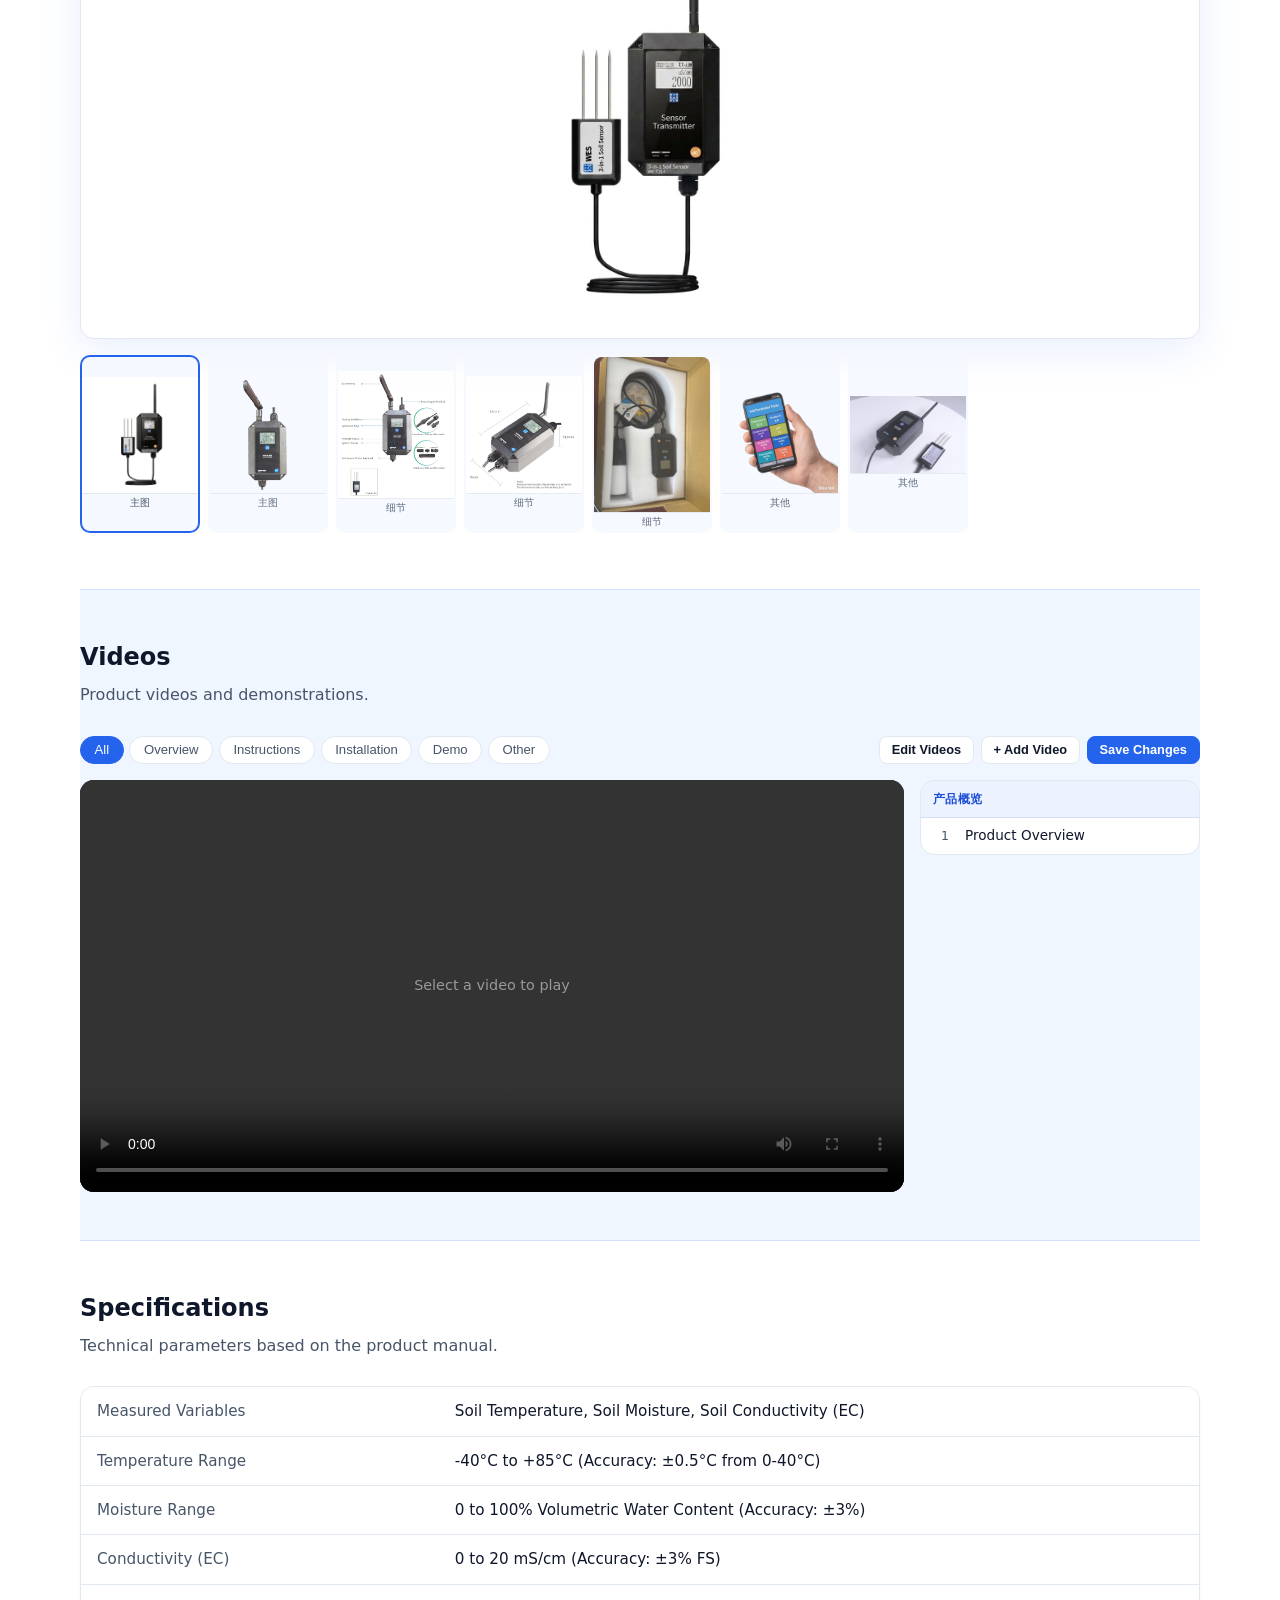
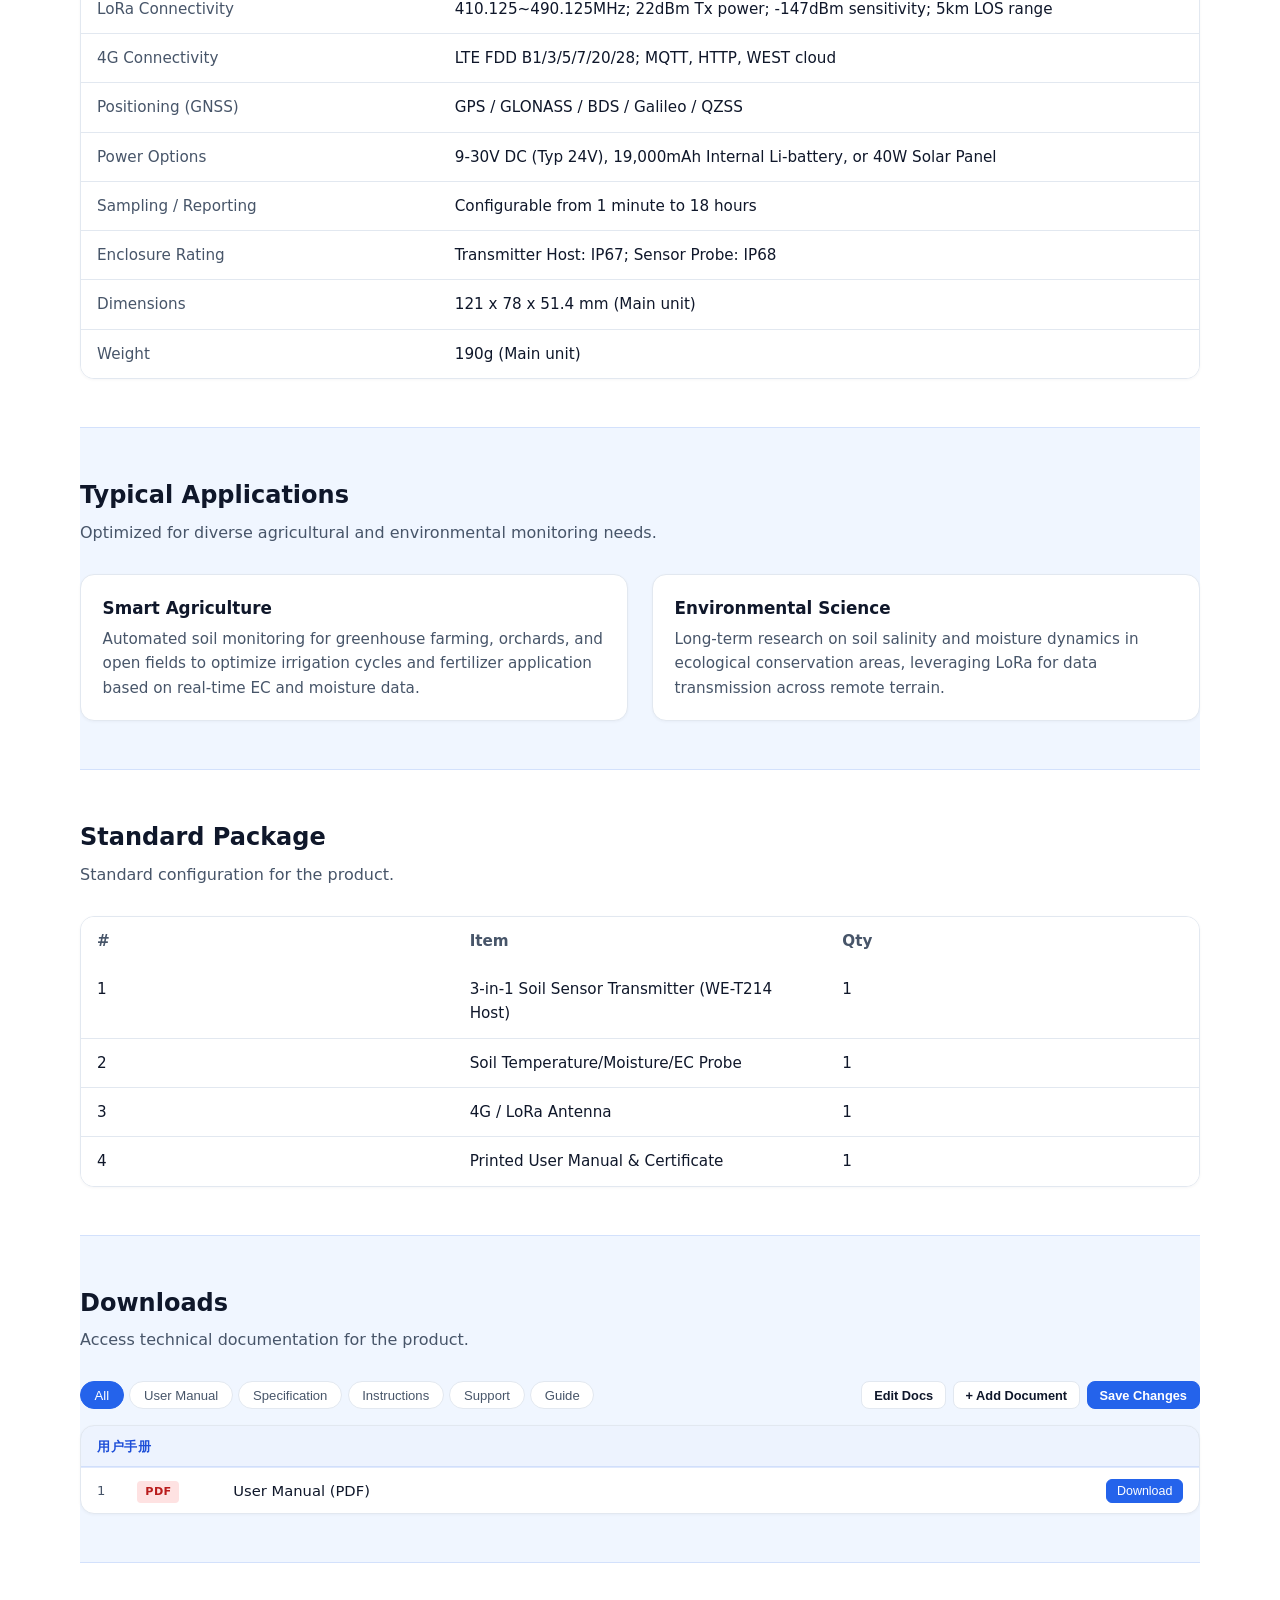
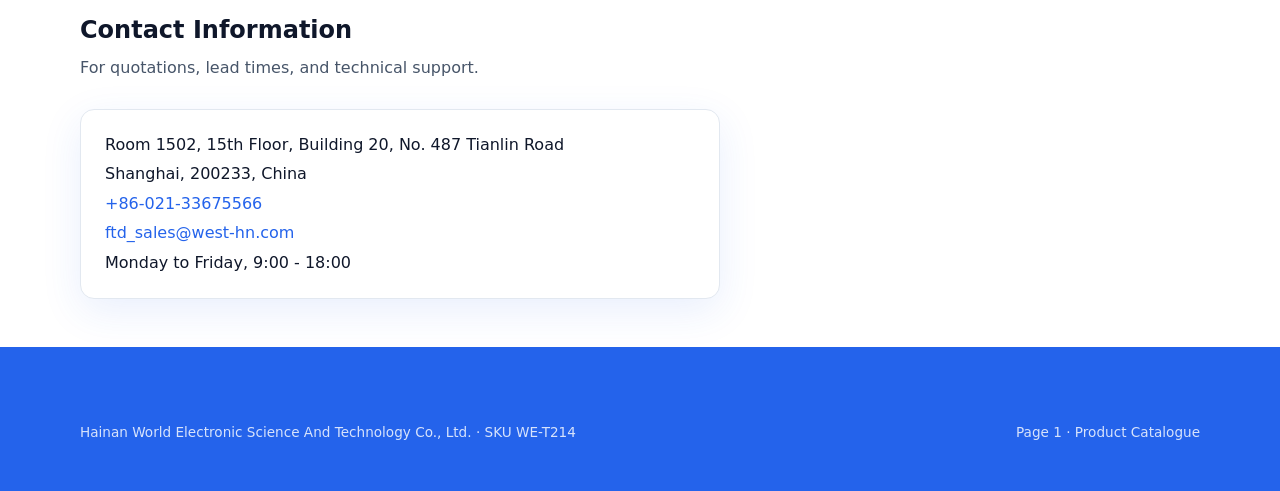
==== commit 89d9480b: "Video module: multi-video manager with categories/add/delete/play; section auto-hide when empty; uni" ====
--- a/products/WE-T214/index.html
+++ b/products/WE-T214/index.html
@@ -111,14 +111,42 @@
   <input type="file" id="gallery-file-input" accept="image/*" multiple style="display:none" />
 </section>
 <section class="wrap" id="video">
-  <h2 class="section-title" data-i18n="secVideo">Product Video</h2>
-  <p class="section-sub">Quick look at the WE-T214 3-in-1 Soil Sensor Transmitter in action.</p>
-  <div class="video-container">
-    <video controls preload="metadata" poster="images/hero_800.png">
-      <source src="images/product-video.mp4" type="video/mp4" />
-      Your browser does not support the video tag.
-    </video>
-  </div>
+  <h2 class="section-title"><span lang="en">Videos</span><span lang="zh" hidden>产品视频</span></h2>
+  <p class="section-sub"><span lang="en">Product videos and demonstrations.</span><span lang="zh" hidden>产品视频与演示。</span></p>
+  <div class="video-toolbar">
+    <div class="video-cats" id="video-cats">
+      <button type="button" class="is-active" data-cat="全部"><span lang="en">All</span><span lang="zh" hidden>全部</span></button>
+<button type="button" data-cat="产品概览"><span lang="en">Overview</span><span lang="zh" hidden>产品概览</span></button>
+<button type="button" data-cat="使用说明"><span lang="en">Instructions</span><span lang="zh" hidden>使用说明</span></button>
+<button type="button" data-cat="安装指引"><span lang="en">Installation</span><span lang="zh" hidden>安装指引</span></button>
+<button type="button" data-cat="操作演示"><span lang="en">Demo</span><span lang="zh" hidden>操作演示</span></button>
+<button type="button" data-cat="其他"><span lang="en">Other</span><span lang="zh" hidden>其他</span></button>
+
+    </div>
+    <div class="video-actions">
+      <button type="button" class="btn btn-sm" id="video-edit-btn"><span lang="en">Edit Videos</span><span lang="zh" hidden>编辑视频</span></button>
+      <button type="button" class="btn btn-sm btn-primary" id="video-save-btn" hidden><span lang="en">Save Changes</span><span lang="zh" hidden>保存修改</span></button>
+    </div>
+  </div>
+  <div class="video-area">
+    <div class="video-player-wrap">
+      <video class="video-player" id="video-player" controls preload="metadata">
+        <source src="" type="video/mp4" />
+      </video>
+      <p class="video-placeholder" id="video-placeholder"><span lang="en">Select a video to play</span><span lang="zh" hidden>选择一个视频播放</span></p>
+    </div>
+    <div class="video-list" id="video-list">
+      <ul class="vlist-group" data-category="产品概览">
+  <li class="vlist-group-header"><span lang="en">Overview</span><span lang="zh" hidden>产品概览</span></li>
+  <li class="vlist-item" data-src="images/product-video.mp4" data-poster="images/hero_800.png" data-label="Product Overview" data-category="产品概览">
+  <span class="vlist-num">1</span>
+  <span class="vlist-label">Product Overview</span>
+</li>
+</ul>
+
+    </div>
+  </div>
+  <input type="file" id="video-file-input" accept="video/mp4,video/webm,video/ogg" multiple style="display:none" />
 </section>
 <section class="wrap" id="specifications">
   <h2 class="section-title"><span lang="en">Specifications</span><span lang="zh" hidden>技术参数</span></h2>
@@ -277,6 +305,7 @@
 };
 </script>
 <script id="gallery-data" type="application/json">[{"src": "images/hero_800.png", "alt": "WE-T214 full set with sensor probe", "category": "\u4e3b\u56fe"}, {"src": "images/back.png", "alt": "WE-T214 host back view and antenna", "category": "\u4e3b\u56fe"}, {"src": "images/interface.jpg", "alt": "WE-T214 interface and connector labels", "category": "\u7ec6\u8282"}, {"src": "images/dimensions.png", "alt": "WE-T214 host dimensions", "category": "\u7ec6\u8282"}, {"src": "images/display.jpg", "alt": "WE-T214 LCD screen with real-time readings", "category": "\u7ec6\u8282"}, {"src": "images/app.png", "alt": "Soil Parameter Tester mobile app interface", "category": "\u5176\u4ed6"}, {"src": "images/package.jpg", "alt": "WE-T214 standard packaging and accessories", "category": "\u5176\u4ed6"}]</script>
+<script id="video-data" type="application/json">[{"label": "Product Overview", "file": "images/product-video.mp4", "poster": "images/hero_800.png", "category": "\u4ea7\u54c1\u6982\u89c8"}]</script>
 <script id="doc-data" type="application/json">[{"label": "User Manual (PDF)", "file": "WE-T214-manual.pdf", "category": "\u7528\u6237\u624b\u518c", "format": "PDF"}]</script>
 <script>
 var currentLang = "en";
--- a/assets/css/main.css
+++ b/assets/css/main.css
@@ -692,6 +692,204 @@
     justify-content: center;
   }
   .gallery-actions {
+    justify-content: center;
+  }
+}
+
+/* ========================================
+   Video Manager
+   ======================================== */
+
+.video-toolbar {
+  display: flex;
+  align-items: center;
+  justify-content: space-between;
+  flex-wrap: wrap;
+  gap: 0.5rem;
+  margin-bottom: 1rem;
+}
+
+.video-cats {
+  display: flex;
+  gap: 0.35rem;
+  flex-wrap: wrap;
+}
+
+.video-cats button {
+  padding: 0.35rem 0.85rem;
+  border: 1px solid var(--border);
+  border-radius: 20px;
+  background: var(--surface);
+  color: var(--muted);
+  font-size: 0.82rem;
+  cursor: pointer;
+  transition: all 0.12s ease;
+}
+
+.video-cats button:hover {
+  border-color: var(--blue);
+  color: var(--blue);
+}
+
+.video-cats button.is-active {
+  background: var(--blue);
+  color: var(--white);
+  border-color: var(--blue);
+}
+
+.video-actions {
+  display: flex;
+  gap: 0.4rem;
+}
+
+.video-area {
+  display: grid;
+  grid-template-columns: 1fr 280px;
+  gap: 1rem;
+  align-items: start;
+}
+
+.video-player-wrap {
+  background: #000;
+  border-radius: var(--radius);
+  overflow: hidden;
+  min-height: 200px;
+  display: flex;
+  align-items: center;
+  justify-content: center;
+  position: relative;
+}
+
+.video-player {
+  width: 100%;
+  max-height: 420px;
+  display: block;
+}
+
+.video-placeholder {
+  color: #999;
+  font-size: 0.9rem;
+  text-align: center;
+  position: absolute;
+  margin: 0;
+}
+
+.video-list {
+  max-height: 420px;
+  overflow-y: auto;
+  border: 1px solid var(--border);
+  border-radius: var(--radius);
+  background: var(--white);
+}
+
+.vlist-group {
+  list-style: none;
+  margin: 0;
+  padding: 0;
+}
+
+.vlist-group-header {
+  padding: 0.5rem 0.75rem;
+  font-weight: 700;
+  font-size: 0.78rem;
+  color: var(--blue-hover);
+  background: var(--blue-soft);
+  border-bottom: 1px solid var(--blue-muted);
+  text-transform: uppercase;
+  letter-spacing: 0.04em;
+  position: sticky;
+  top: 0;
+  z-index: 1;
+}
+
+.vlist-item {
+  display: flex;
+  align-items: center;
+  gap: 0.5rem;
+  padding: 0.5rem 0.75rem;
+  border-bottom: 1px solid var(--border);
+  cursor: pointer;
+  transition: background 0.1s ease;
+}
+
+.vlist-item:last-child {
+  border-bottom: none;
+}
+
+.vlist-item:hover {
+  background: var(--blue-soft);
+}
+
+.vlist-num {
+  width: 1.5rem;
+  text-align: center;
+  color: var(--muted);
+  font-size: 0.78rem;
+  flex-shrink: 0;
+}
+
+.vlist-label {
+  flex: 1;
+  font-size: 0.85rem;
+  color: var(--text);
+  word-break: break-word;
+  line-height: 1.3;
+}
+
+.vlist-actions {
+  display: flex;
+  gap: 0.3rem;
+  align-items: center;
+  flex-shrink: 0;
+}
+
+.vlist-cat-select {
+  padding: 0.15rem 0.3rem;
+  border: 1px solid var(--border);
+  border-radius: 4px;
+  font-size: 0.72rem;
+  background: var(--white);
+  color: var(--text);
+}
+
+.vlist-del-btn {
+  display: inline-flex;
+  width: 20px;
+  height: 20px;
+  border: none;
+  border-radius: 50%;
+  background: #dc2626;
+  color: #fff;
+  font-size: 0.85rem;
+  line-height: 1;
+  cursor: pointer;
+  align-items: center;
+  justify-content: center;
+  transition: background 0.12s ease;
+}
+
+.vlist-del-btn:hover {
+  background: #b91c1c;
+}
+
+@media (max-width: 800px) {
+  .video-area {
+    grid-template-columns: 1fr;
+  }
+  .video-list {
+    max-height: 200px;
+  }
+}
+
+@media (max-width: 700px) {
+  .video-toolbar {
+    flex-direction: column;
+    align-items: stretch;
+  }
+  .video-cats {
+    justify-content: center;
+  }
+  .video-actions {
     justify-content: center;
   }
 }
@@ -1616,13 +1814,18 @@
     color: #000 !important;
   }
 
-  .video-container {
+  .video-player-wrap {
     border: 0.5pt solid #ccc !important;
-    padding: 3pt !important;
-  }
-
-  .video-container video {
+  }
+
+  .video-player {
     max-height: 2.2in !important;
+  }
+
+  .video-toolbar,
+  .video-list,
+  .video-actions {
+    display: none !important;
   }
 
   /* Catalogue index print */
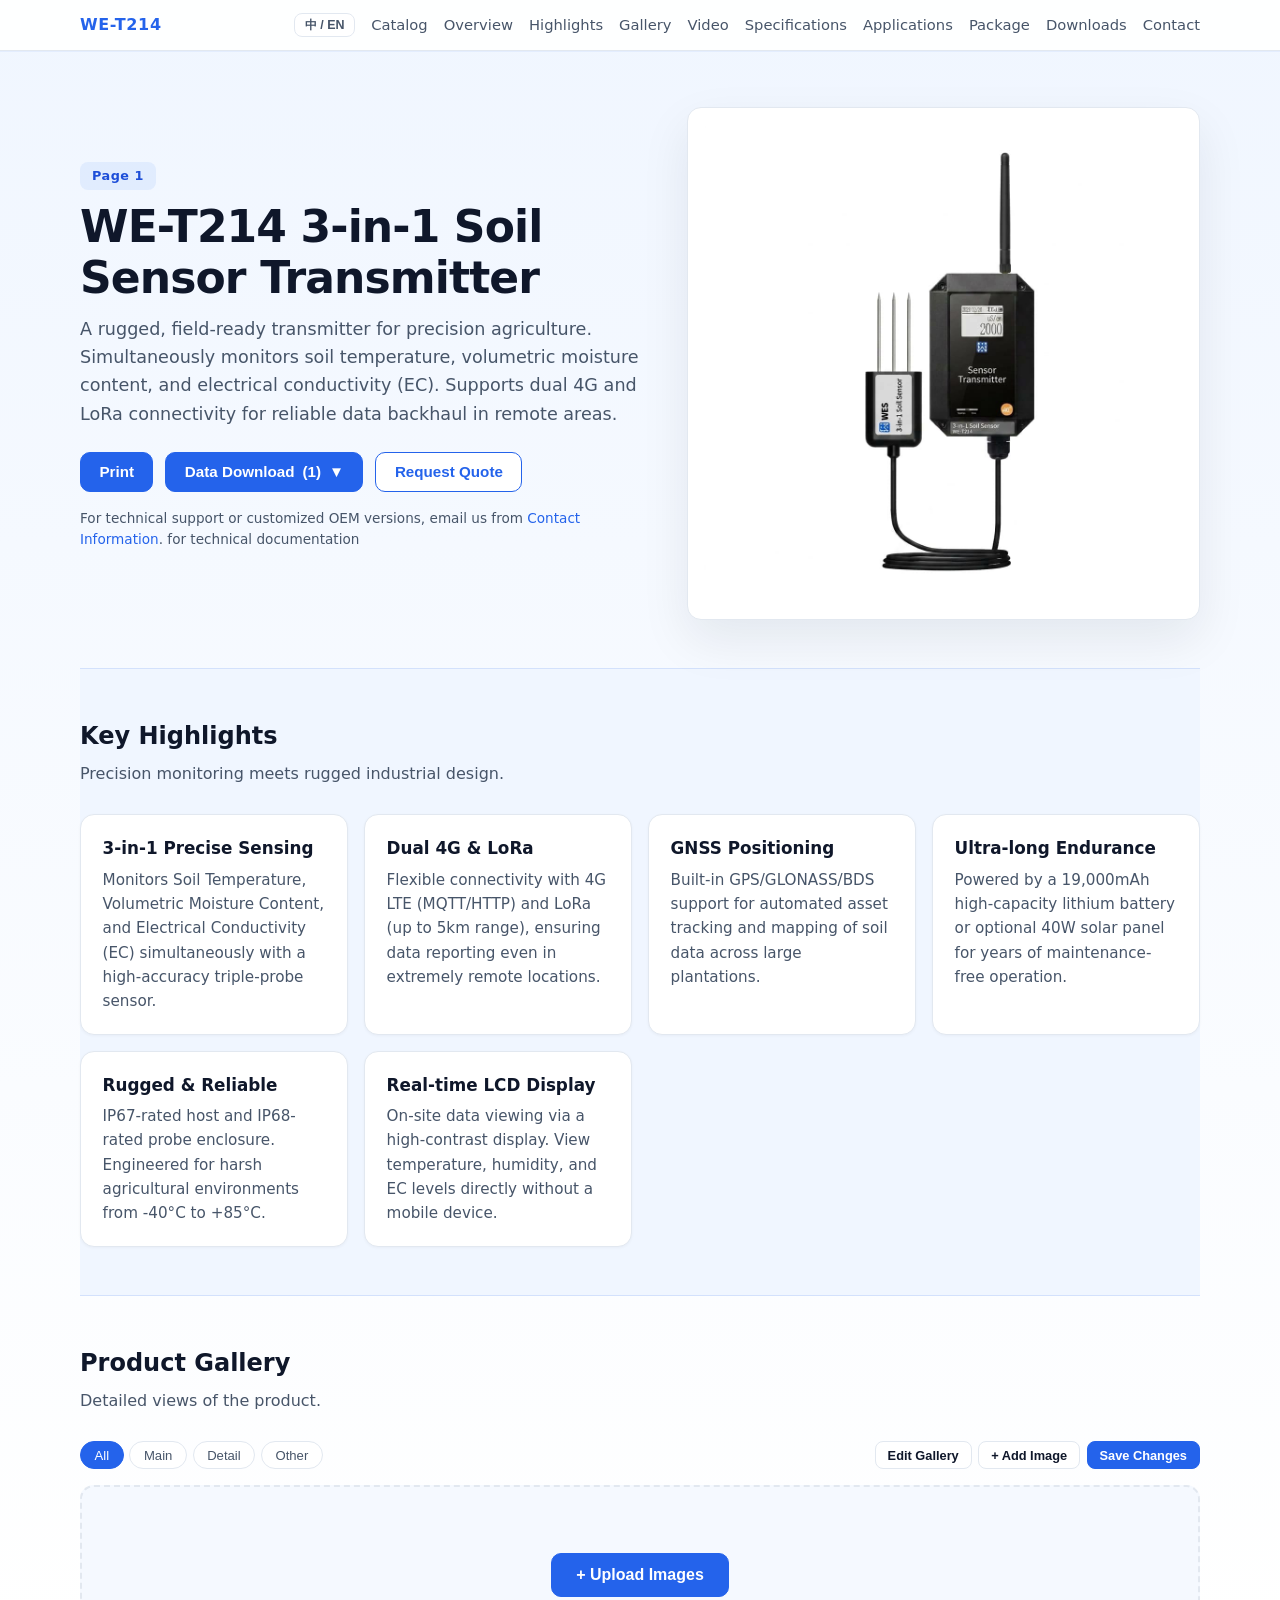
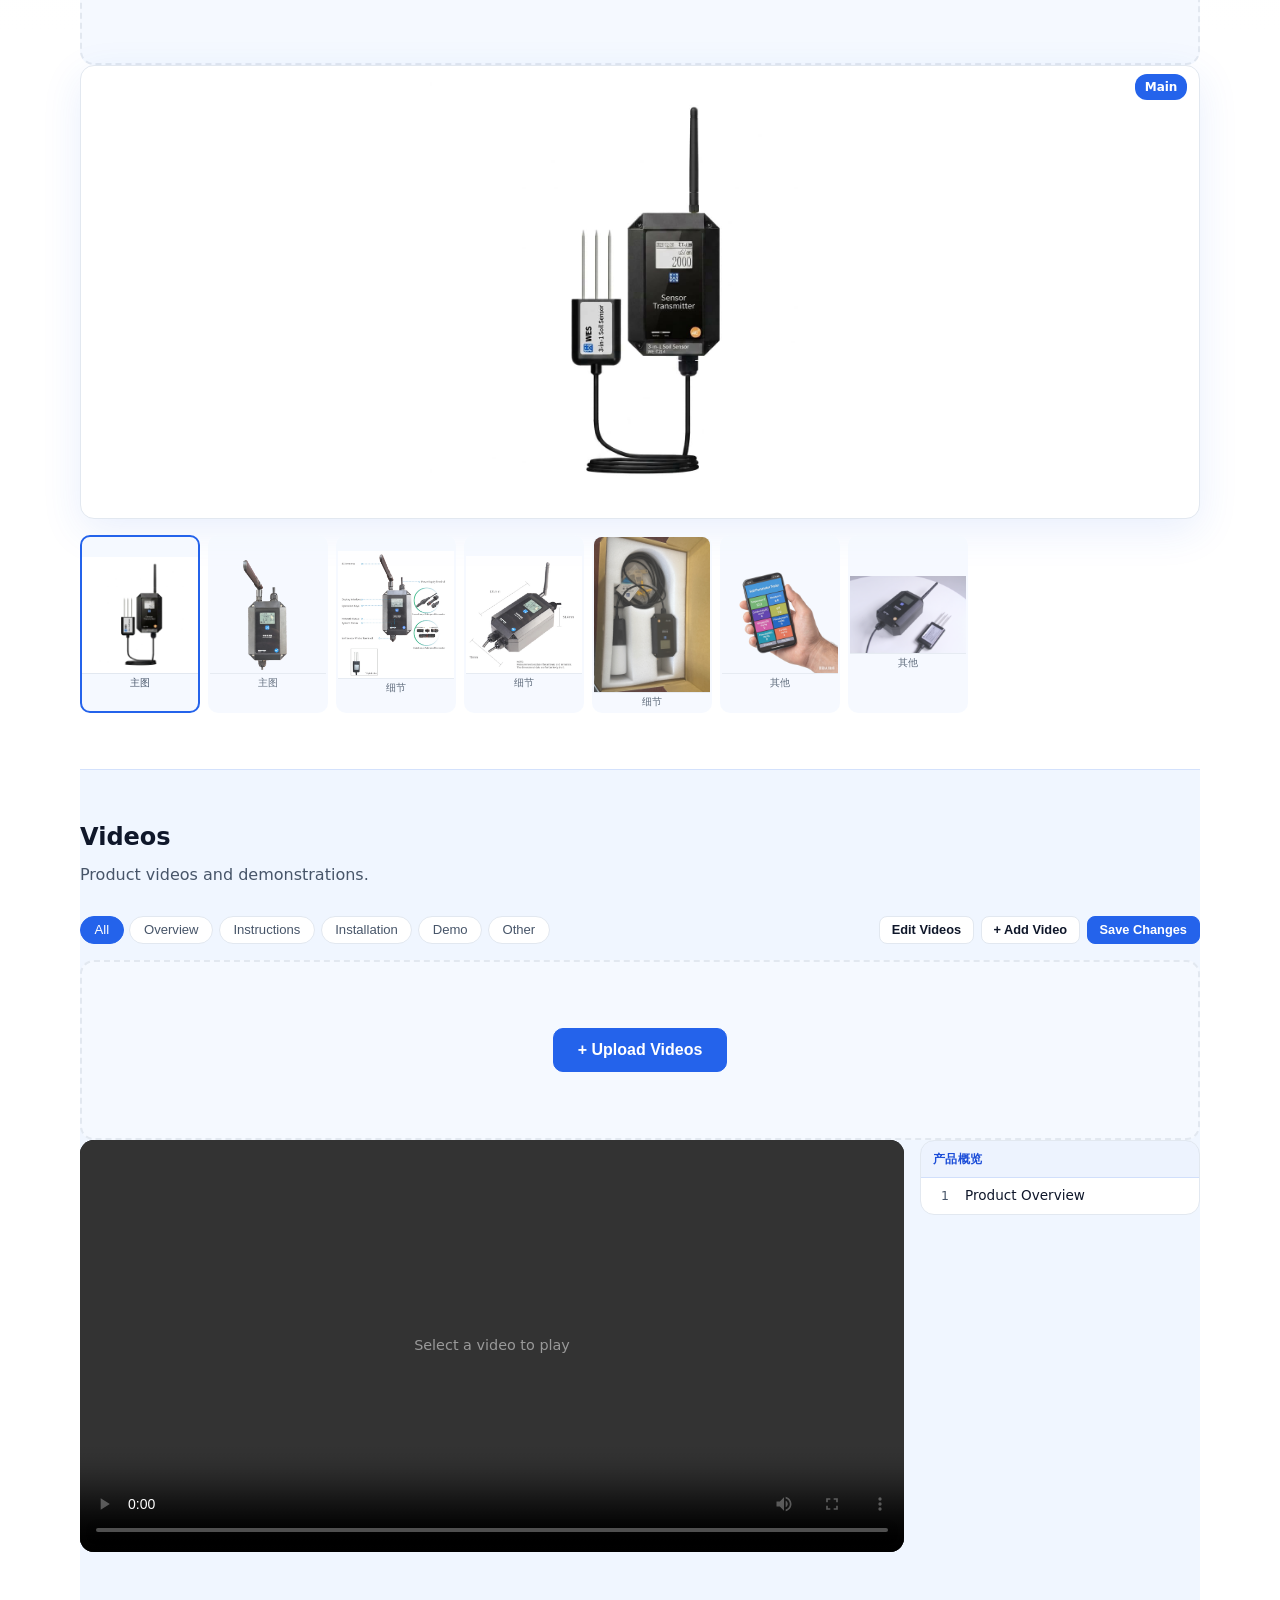
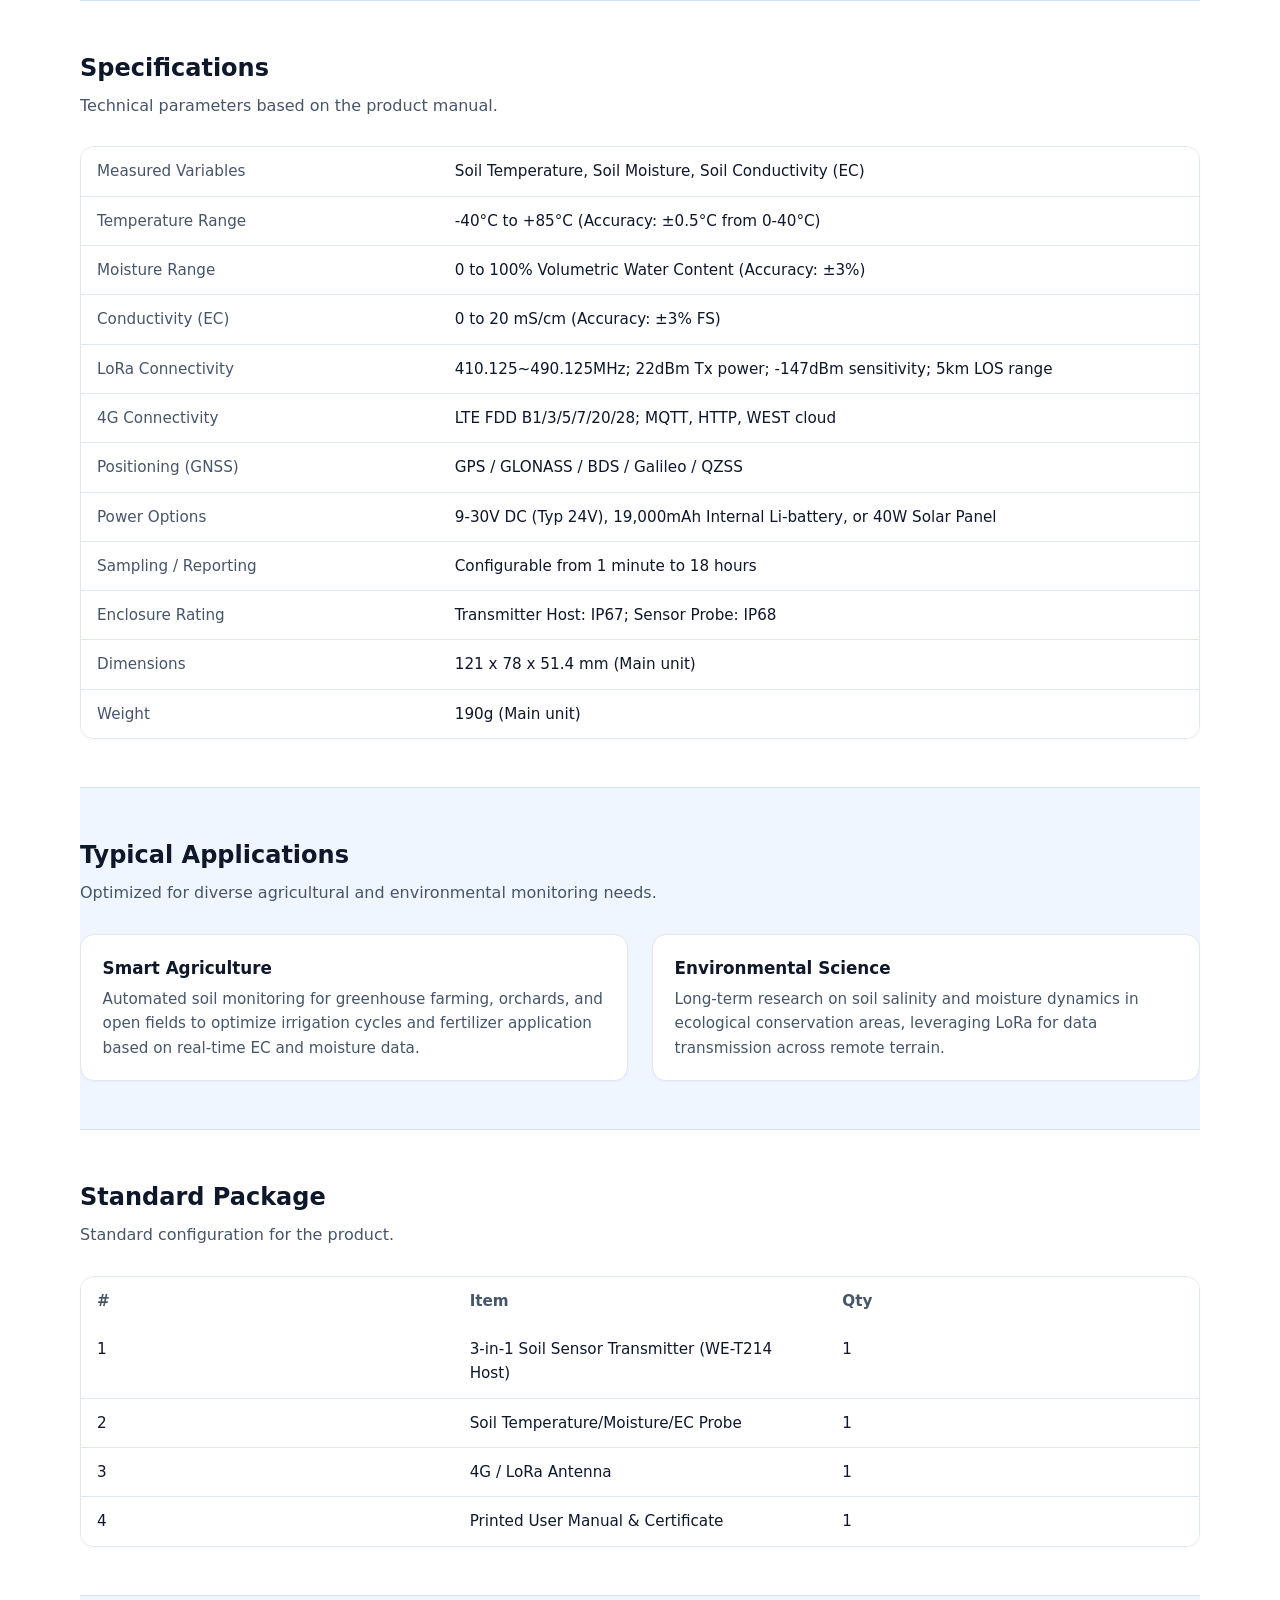
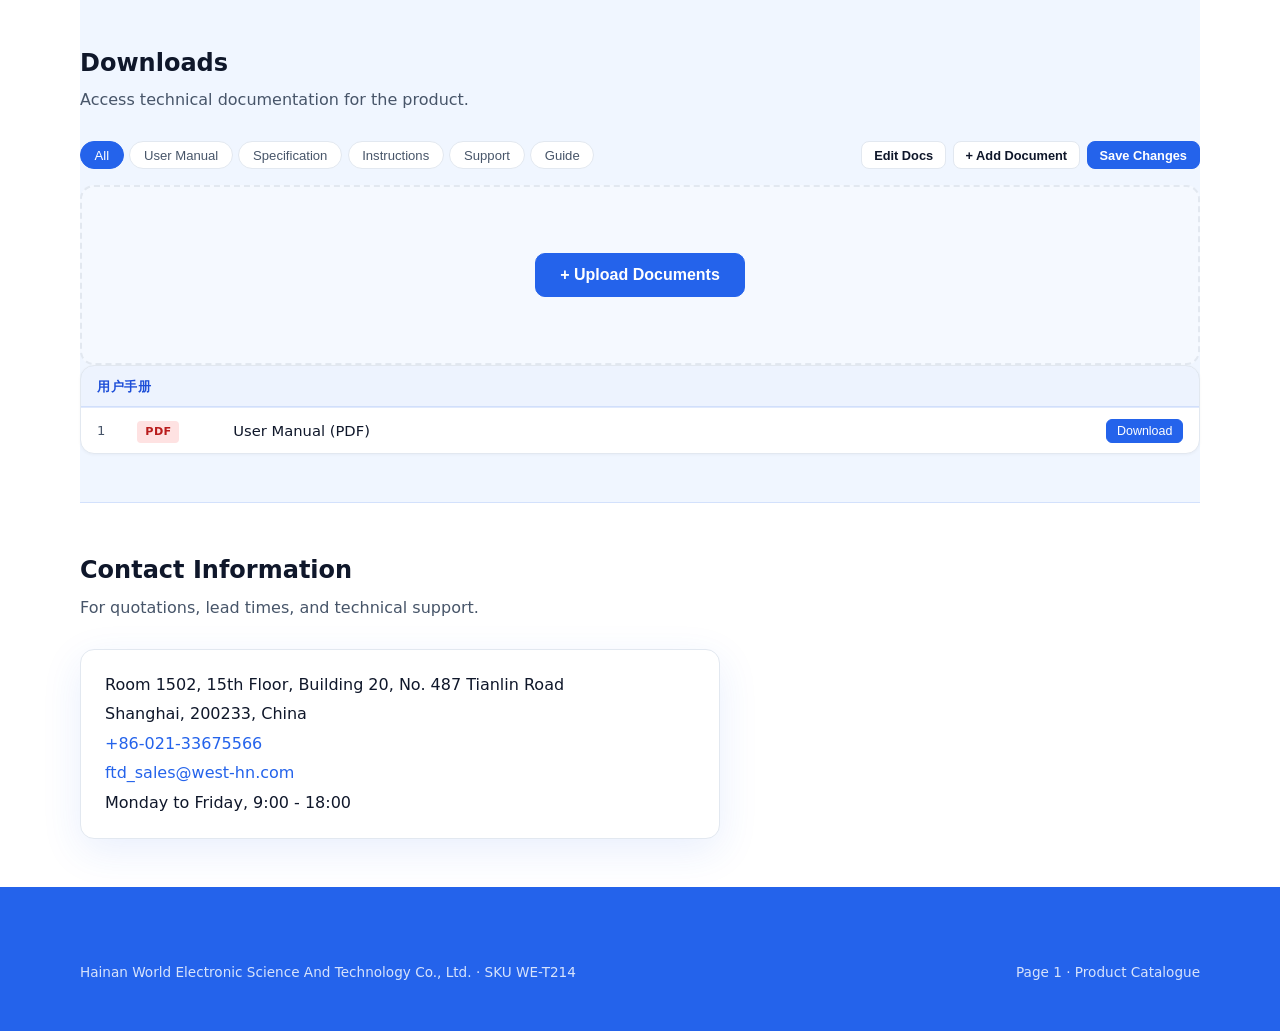
==== commit 4f56242c: "Empty-state: modules always visible with upload prompt when no files; activate on first upload" ====
--- a/products/WE-T214/index.html
+++ b/products/WE-T214/index.html
@@ -80,9 +80,9 @@
   </div>
 </section>
 <section class="wrap" id="gallery">
-  <h2 class="section-title" data-i18n="secGallery">Product Gallery</h2>
-  <p class="section-sub" data-i18n="subGallery">Detailed views (Scroll thumbnails to browse).</p>
-  <div class="gallery-toolbar">
+  <h2 class="section-title"><span lang="en">Product Gallery</span><span lang="zh" hidden>产品图库</span></h2>
+  <p class="section-sub"><span lang="en">Detailed views of the product.</span><span lang="zh" hidden>产品详细视图。</span></p>
+  <div class="gallery-toolbar" id="gallery-toolbar">
     <div class="gallery-cats" id="gallery-cats">
       <button type="button" class="is-active" data-cat="全部"><span lang="en">All</span><span lang="zh" hidden>全部</span></button>
 <button type="button" data-cat="主图"><span lang="en">Main</span><span lang="zh" hidden>主图</span></button>
@@ -95,7 +95,10 @@
       <button type="button" class="btn btn-sm btn-primary" id="gallery-save-btn" hidden><span lang="en">Save Changes</span><span lang="zh" hidden>保存修改</span></button>
     </div>
   </div>
-  <div class="gallery-layout gallery-layout--v2">
+  <div class="gallery-empty" id="gallery-empty" hidden>
+    <button type="button" class="btn btn-primary" id="gallery-empty-btn"><span lang="en">+ Upload Images</span><span lang="zh" hidden>+ 上传图片</span></button>
+  </div>
+  <div class="gallery-layout gallery-layout--v2" id="gallery-content">
     <div class="stage" id="gallery-stage" aria-live="polite"></div>
     <div class="thumbs" id="gallery-thumbs" role="tablist" aria-label="Gallery thumbnails">
       <button type="button" class="gthumb is-active" data-full="images/hero_800.png" data-alt="WE-T214 full set with sensor probe" data-category="主图"><img src="images/hero_800.png" alt="" width="120" height="90" loading="lazy" /><span class="thumb-cat"><span lang="en">Main</span><span lang="zh" hidden>主图</span></span></button>
@@ -113,7 +116,7 @@
 <section class="wrap" id="video">
   <h2 class="section-title"><span lang="en">Videos</span><span lang="zh" hidden>产品视频</span></h2>
   <p class="section-sub"><span lang="en">Product videos and demonstrations.</span><span lang="zh" hidden>产品视频与演示。</span></p>
-  <div class="video-toolbar">
+  <div class="video-toolbar" id="video-toolbar">
     <div class="video-cats" id="video-cats">
       <button type="button" class="is-active" data-cat="全部"><span lang="en">All</span><span lang="zh" hidden>全部</span></button>
 <button type="button" data-cat="产品概览"><span lang="en">Overview</span><span lang="zh" hidden>产品概览</span></button>
@@ -128,7 +131,10 @@
       <button type="button" class="btn btn-sm btn-primary" id="video-save-btn" hidden><span lang="en">Save Changes</span><span lang="zh" hidden>保存修改</span></button>
     </div>
   </div>
-  <div class="video-area">
+  <div class="video-empty" id="video-empty" hidden>
+    <button type="button" class="btn btn-primary" id="video-empty-btn"><span lang="en">+ Upload Videos</span><span lang="zh" hidden>+ 上传视频</span></button>
+  </div>
+  <div class="video-area" id="video-content">
     <div class="video-player-wrap">
       <video class="video-player" id="video-player" controls preload="metadata">
         <source src="" type="video/mp4" />
@@ -201,7 +207,7 @@
 <section class="wrap" id="downloads">
   <h2 class="section-title"><span lang="en">Downloads</span><span lang="zh" hidden>资料下载</span></h2>
   <p class="section-sub"><span lang="en">Access technical documentation for the product.</span><span lang="zh" hidden>获取产品的技术文档。</span></p>
-  <div class="doc-toolbar">
+  <div class="doc-toolbar" id="doc-toolbar">
     <div class="doc-cats" id="doc-cats">
       <button type="button" class="is-active" data-cat="全部"><span lang="en">All</span><span lang="zh" hidden>全部</span></button>
 
@@ -221,7 +227,10 @@
       <button type="button" class="btn btn-sm btn-primary" id="doc-save-btn" hidden><span lang="en">Save Changes</span><span lang="zh" hidden>保存修改</span></button>
     </div>
   </div>
-  <div class="doc-table-wrap">
+  <div class="doc-empty" id="doc-empty" hidden>
+    <button type="button" class="btn btn-primary" id="doc-empty-btn"><span lang="en">+ Upload Documents</span><span lang="zh" hidden>+ 上传文档</span></button>
+  </div>
+  <div class="doc-table-wrap" id="doc-content">
     <table class="doc-table" id="doc-table">
       <tbody class="doc-group" data-category="用户手册">
   <tr class="doc-group-header"><td colspan="4"><span lang="en">User Manual</span><span lang="zh" hidden>用户手册</span></td></tr>
--- a/assets/css/main.css
+++ b/assets/css/main.css
@@ -694,6 +694,29 @@
   .gallery-actions {
     justify-content: center;
   }
+}
+
+/* ========================================
+   Empty State (gallery / video / docs)
+   ======================================== */
+
+.gallery-empty,
+.video-empty,
+.doc-empty {
+  display: flex;
+  align-items: center;
+  justify-content: center;
+  min-height: 180px;
+  border: 2px dashed var(--border);
+  border-radius: var(--radius);
+  background: var(--surface-2);
+}
+
+.gallery-empty .btn,
+.video-empty .btn,
+.doc-empty .btn {
+  font-size: 1rem;
+  padding: 0.75rem 1.5rem;
 }
 
 /* ========================================
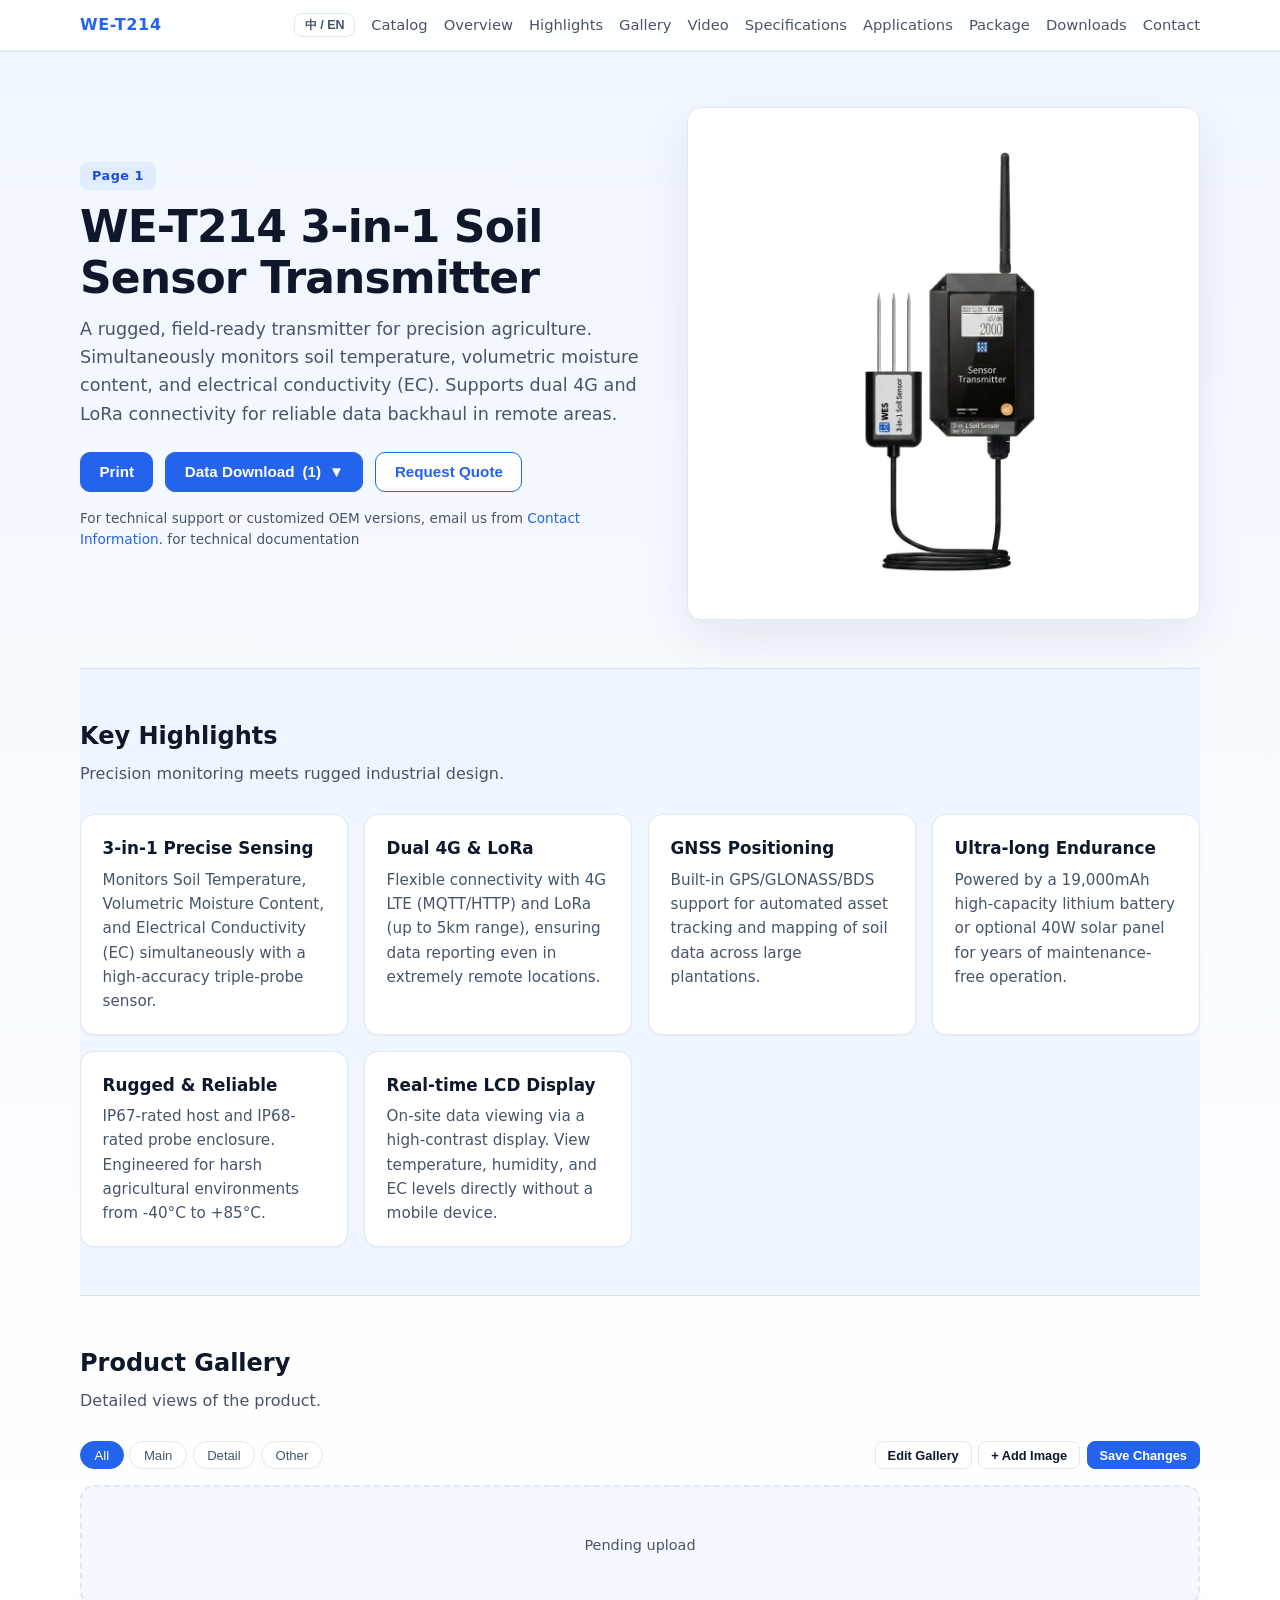
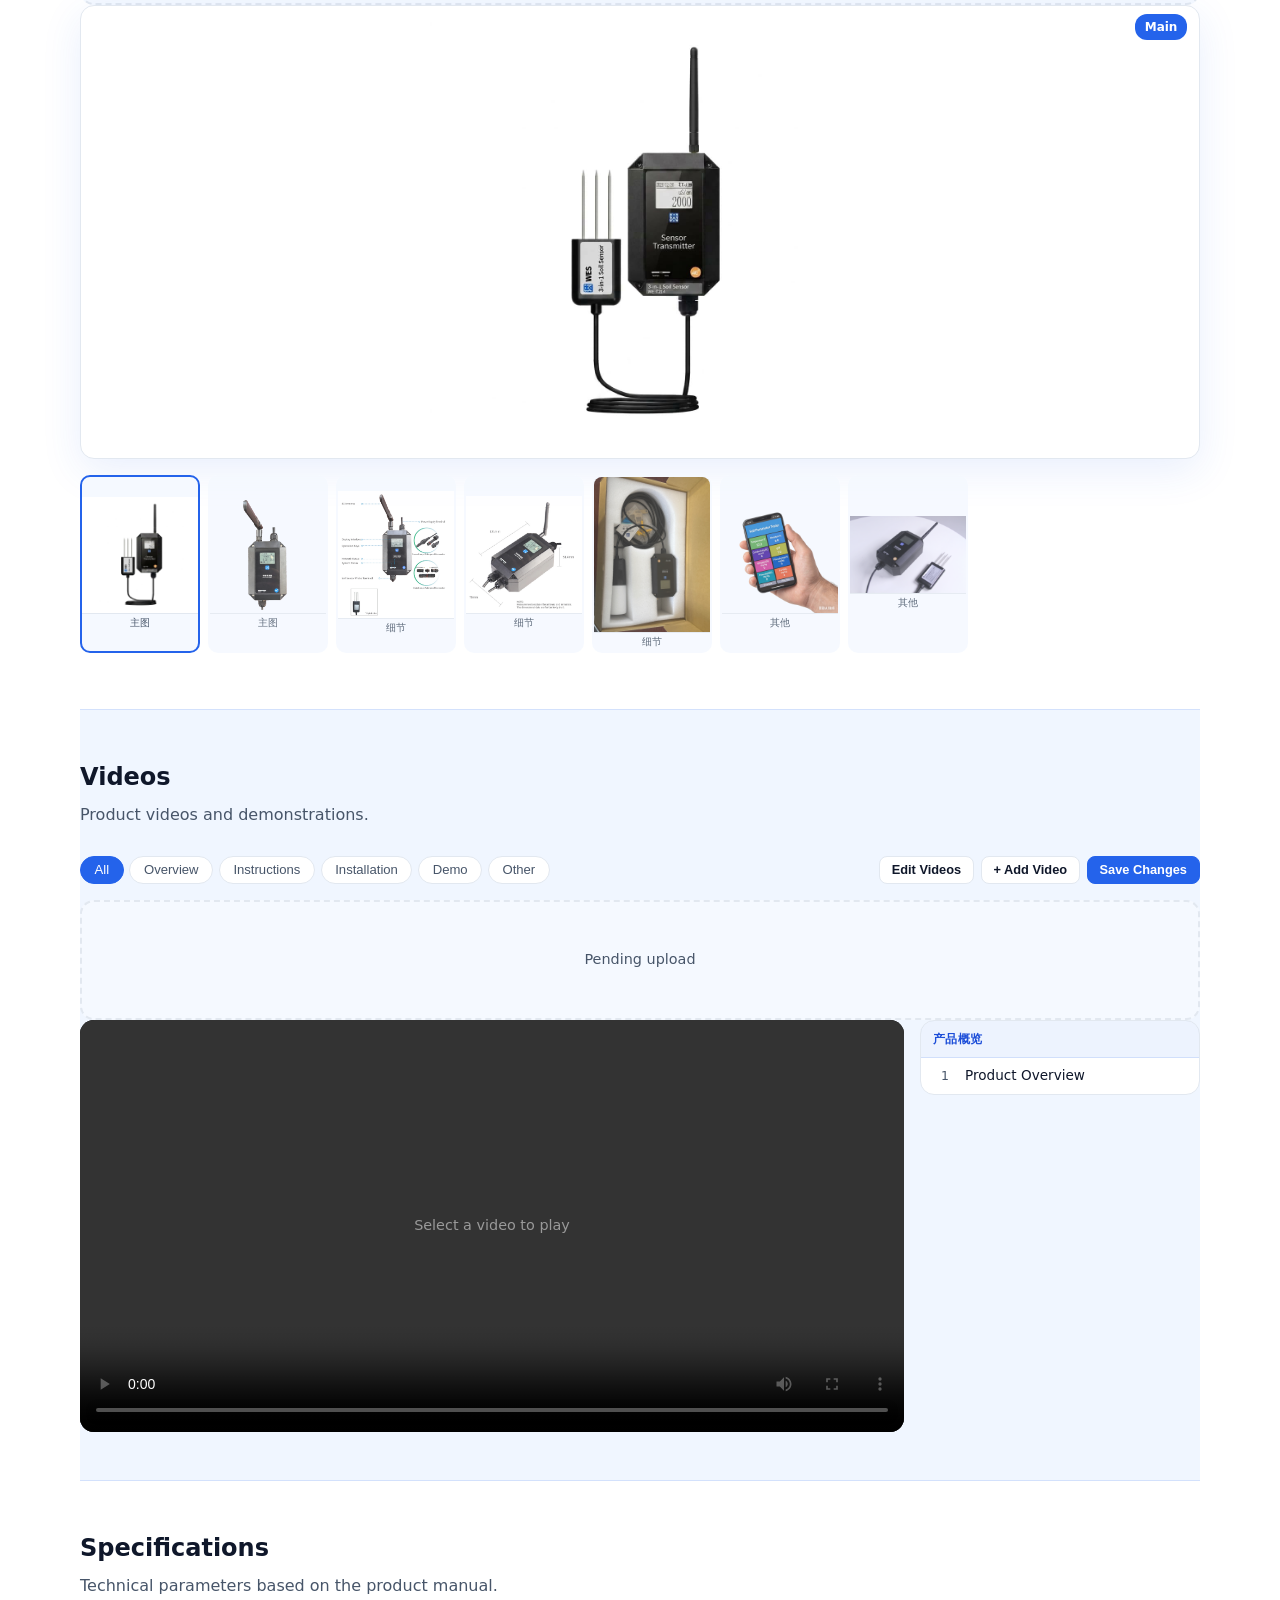
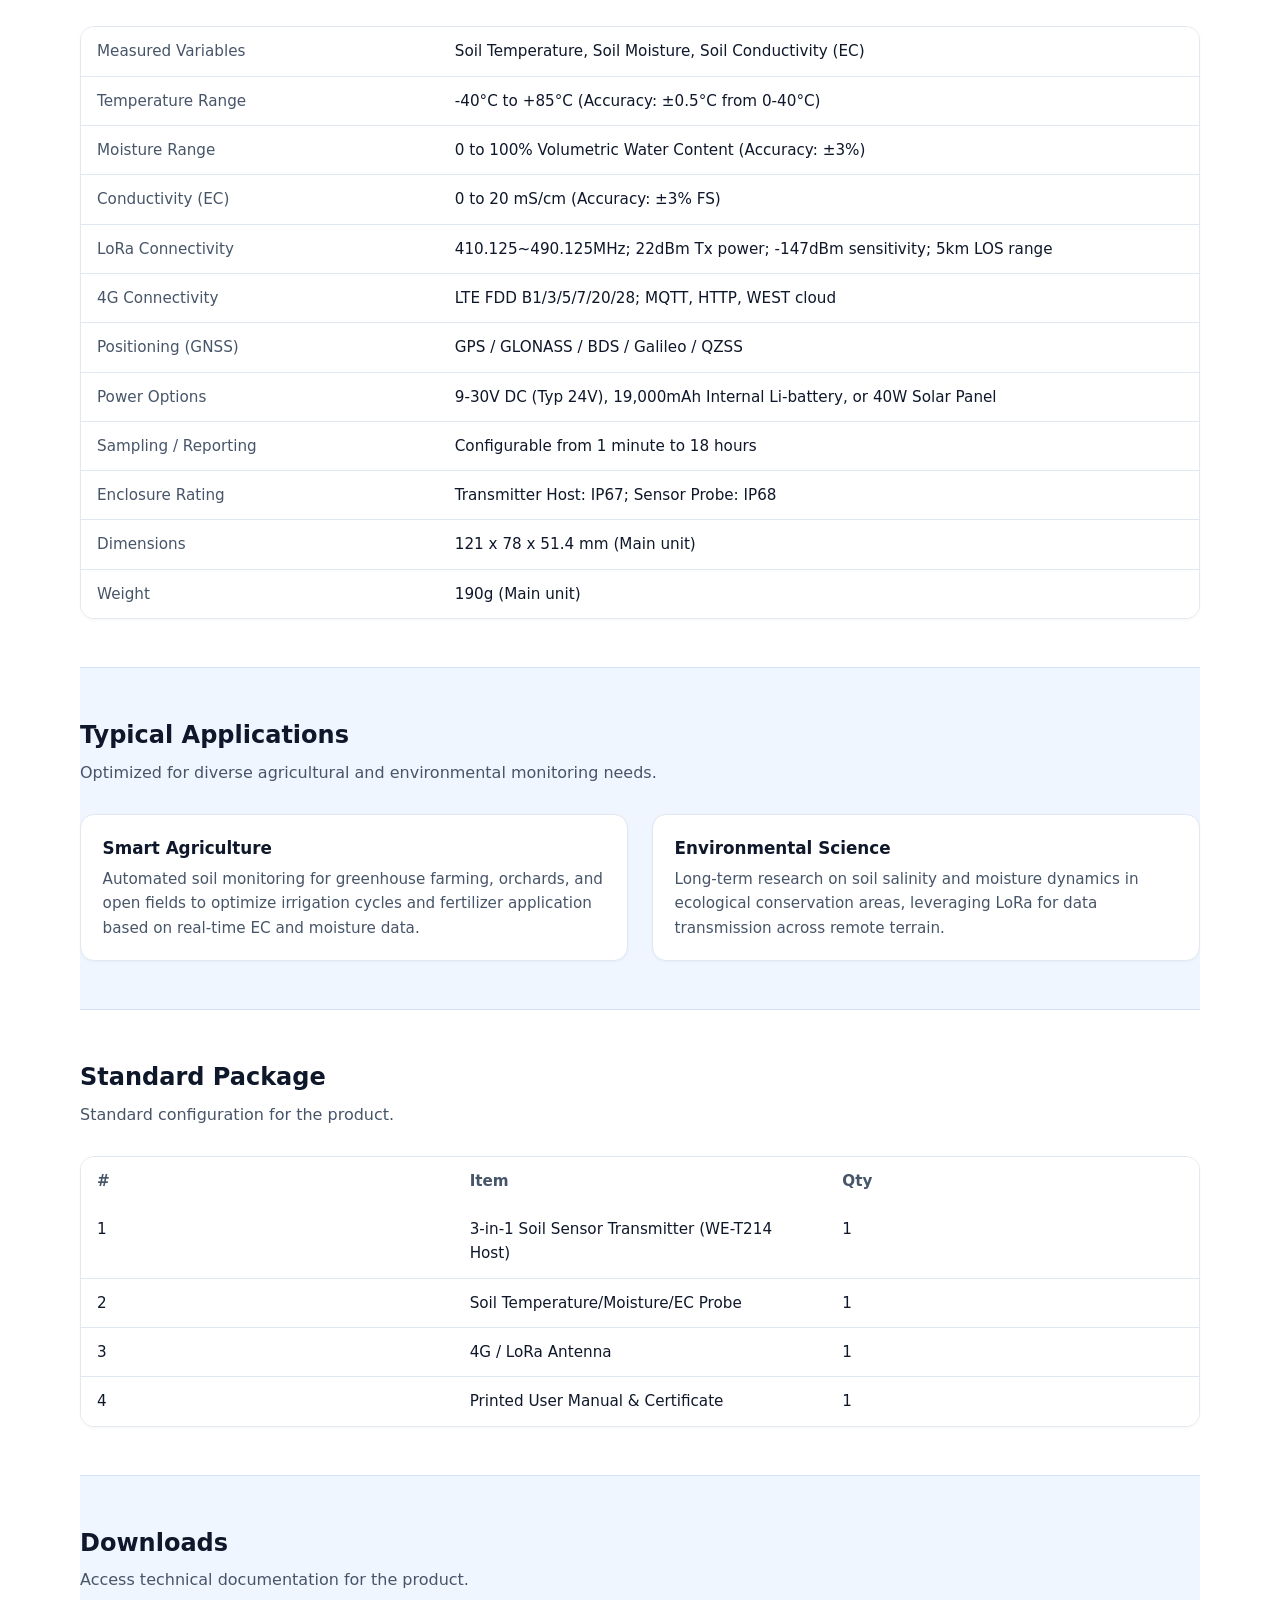
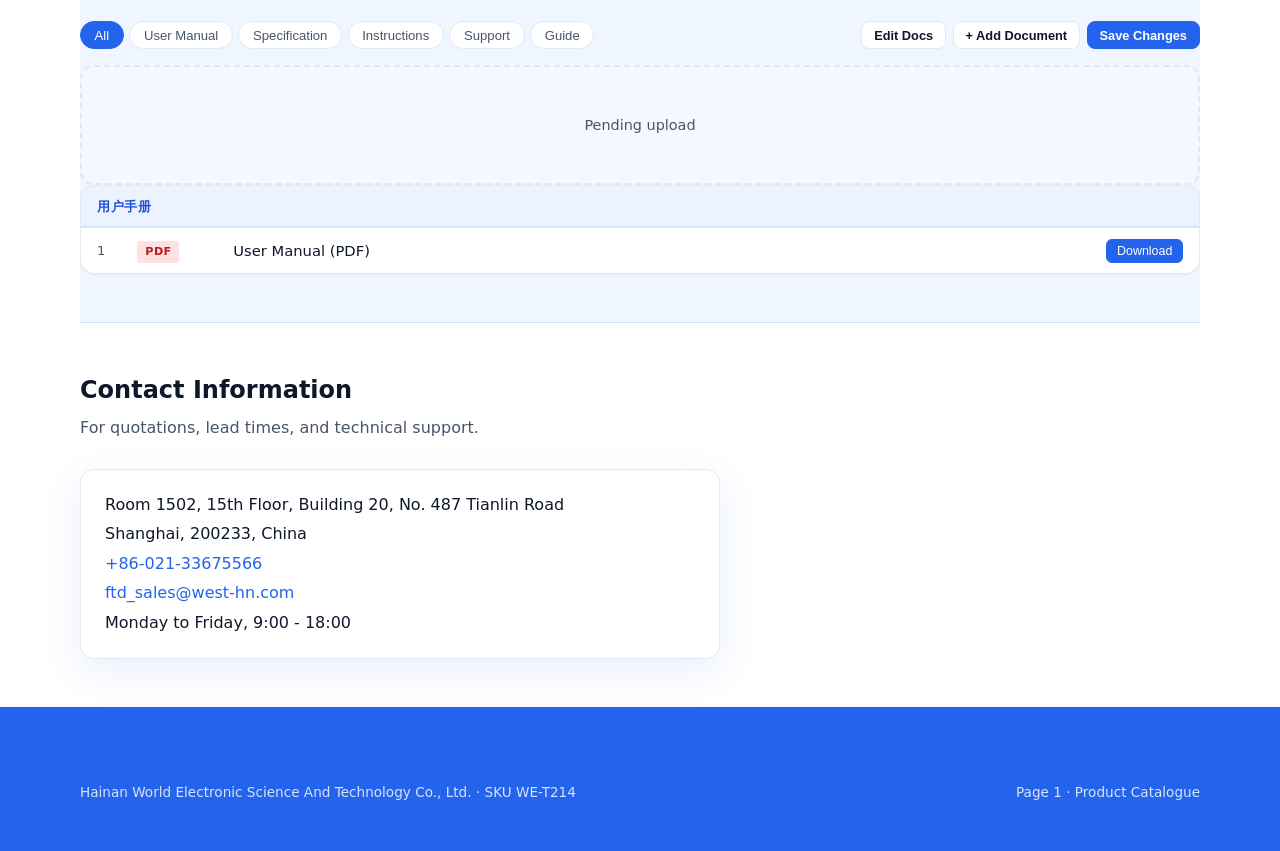
==== commit 47c1bba7: "Empty-state: 'Pending upload/待上传' text; edit button opens file picker when empty; hero image sync wi" ====
--- a/products/WE-T214/index.html
+++ b/products/WE-T214/index.html
@@ -95,8 +95,8 @@
       <button type="button" class="btn btn-sm btn-primary" id="gallery-save-btn" hidden><span lang="en">Save Changes</span><span lang="zh" hidden>保存修改</span></button>
     </div>
   </div>
-  <div class="gallery-empty" id="gallery-empty" hidden>
-    <button type="button" class="btn btn-primary" id="gallery-empty-btn"><span lang="en">+ Upload Images</span><span lang="zh" hidden>+ 上传图片</span></button>
+  <div class="module-empty" id="gallery-empty" hidden>
+    <p class="module-empty-text"><span lang="en">Pending upload</span><span lang="zh" hidden>待上传</span></p>
   </div>
   <div class="gallery-layout gallery-layout--v2" id="gallery-content">
     <div class="stage" id="gallery-stage" aria-live="polite"></div>
@@ -131,8 +131,8 @@
       <button type="button" class="btn btn-sm btn-primary" id="video-save-btn" hidden><span lang="en">Save Changes</span><span lang="zh" hidden>保存修改</span></button>
     </div>
   </div>
-  <div class="video-empty" id="video-empty" hidden>
-    <button type="button" class="btn btn-primary" id="video-empty-btn"><span lang="en">+ Upload Videos</span><span lang="zh" hidden>+ 上传视频</span></button>
+  <div class="module-empty" id="video-empty" hidden>
+    <p class="module-empty-text"><span lang="en">Pending upload</span><span lang="zh" hidden>待上传</span></p>
   </div>
   <div class="video-area" id="video-content">
     <div class="video-player-wrap">
@@ -227,8 +227,8 @@
       <button type="button" class="btn btn-sm btn-primary" id="doc-save-btn" hidden><span lang="en">Save Changes</span><span lang="zh" hidden>保存修改</span></button>
     </div>
   </div>
-  <div class="doc-empty" id="doc-empty" hidden>
-    <button type="button" class="btn btn-primary" id="doc-empty-btn"><span lang="en">+ Upload Documents</span><span lang="zh" hidden>+ 上传文档</span></button>
+  <div class="module-empty" id="doc-empty" hidden>
+    <p class="module-empty-text"><span lang="en">Pending upload</span><span lang="zh" hidden>待上传</span></p>
   </div>
   <div class="doc-table-wrap" id="doc-content">
     <table class="doc-table" id="doc-table">
--- a/assets/css/main.css
+++ b/assets/css/main.css
@@ -700,23 +700,20 @@
    Empty State (gallery / video / docs)
    ======================================== */
 
-.gallery-empty,
-.video-empty,
-.doc-empty {
+.module-empty {
   display: flex;
   align-items: center;
   justify-content: center;
-  min-height: 180px;
+  min-height: 120px;
   border: 2px dashed var(--border);
   border-radius: var(--radius);
   background: var(--surface-2);
 }
 
-.gallery-empty .btn,
-.video-empty .btn,
-.doc-empty .btn {
-  font-size: 1rem;
-  padding: 0.75rem 1.5rem;
+.module-empty-text {
+  margin: 0;
+  color: var(--muted);
+  font-size: 0.9rem;
 }
 
 /* ========================================
